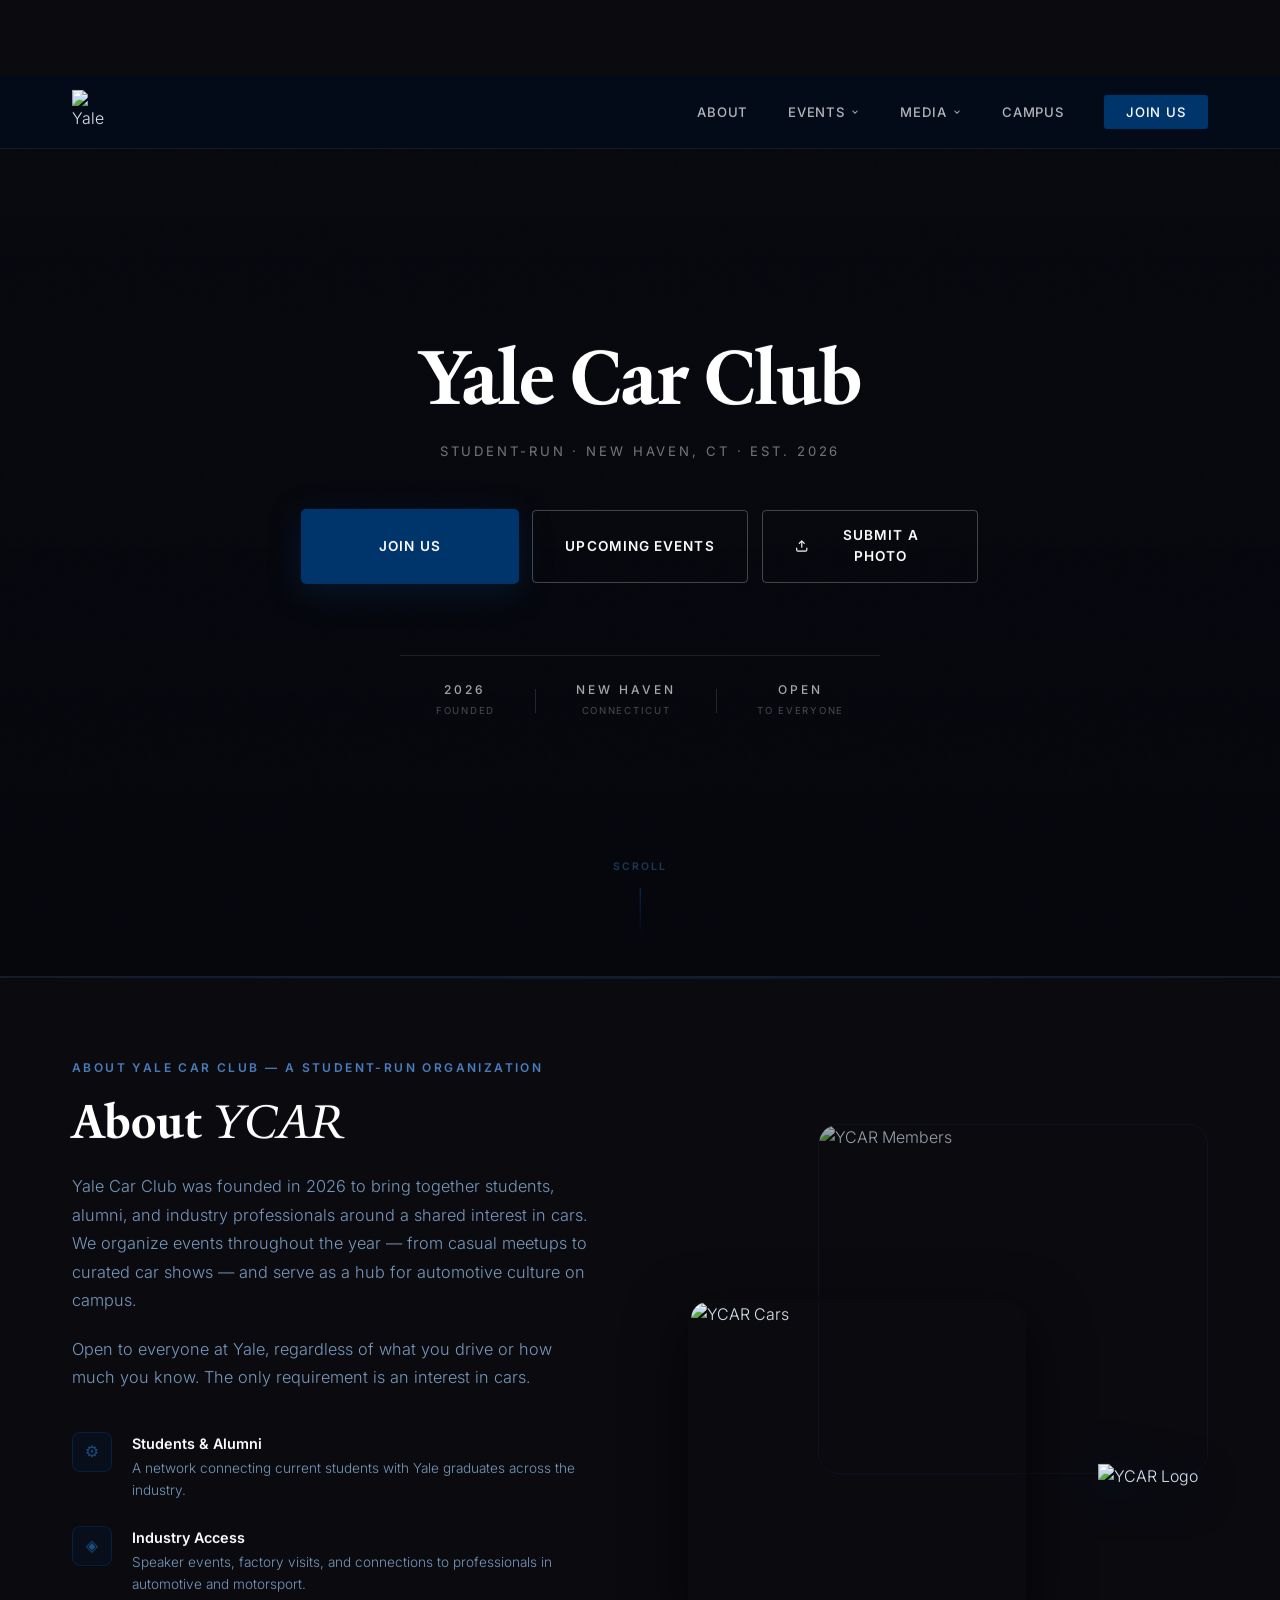
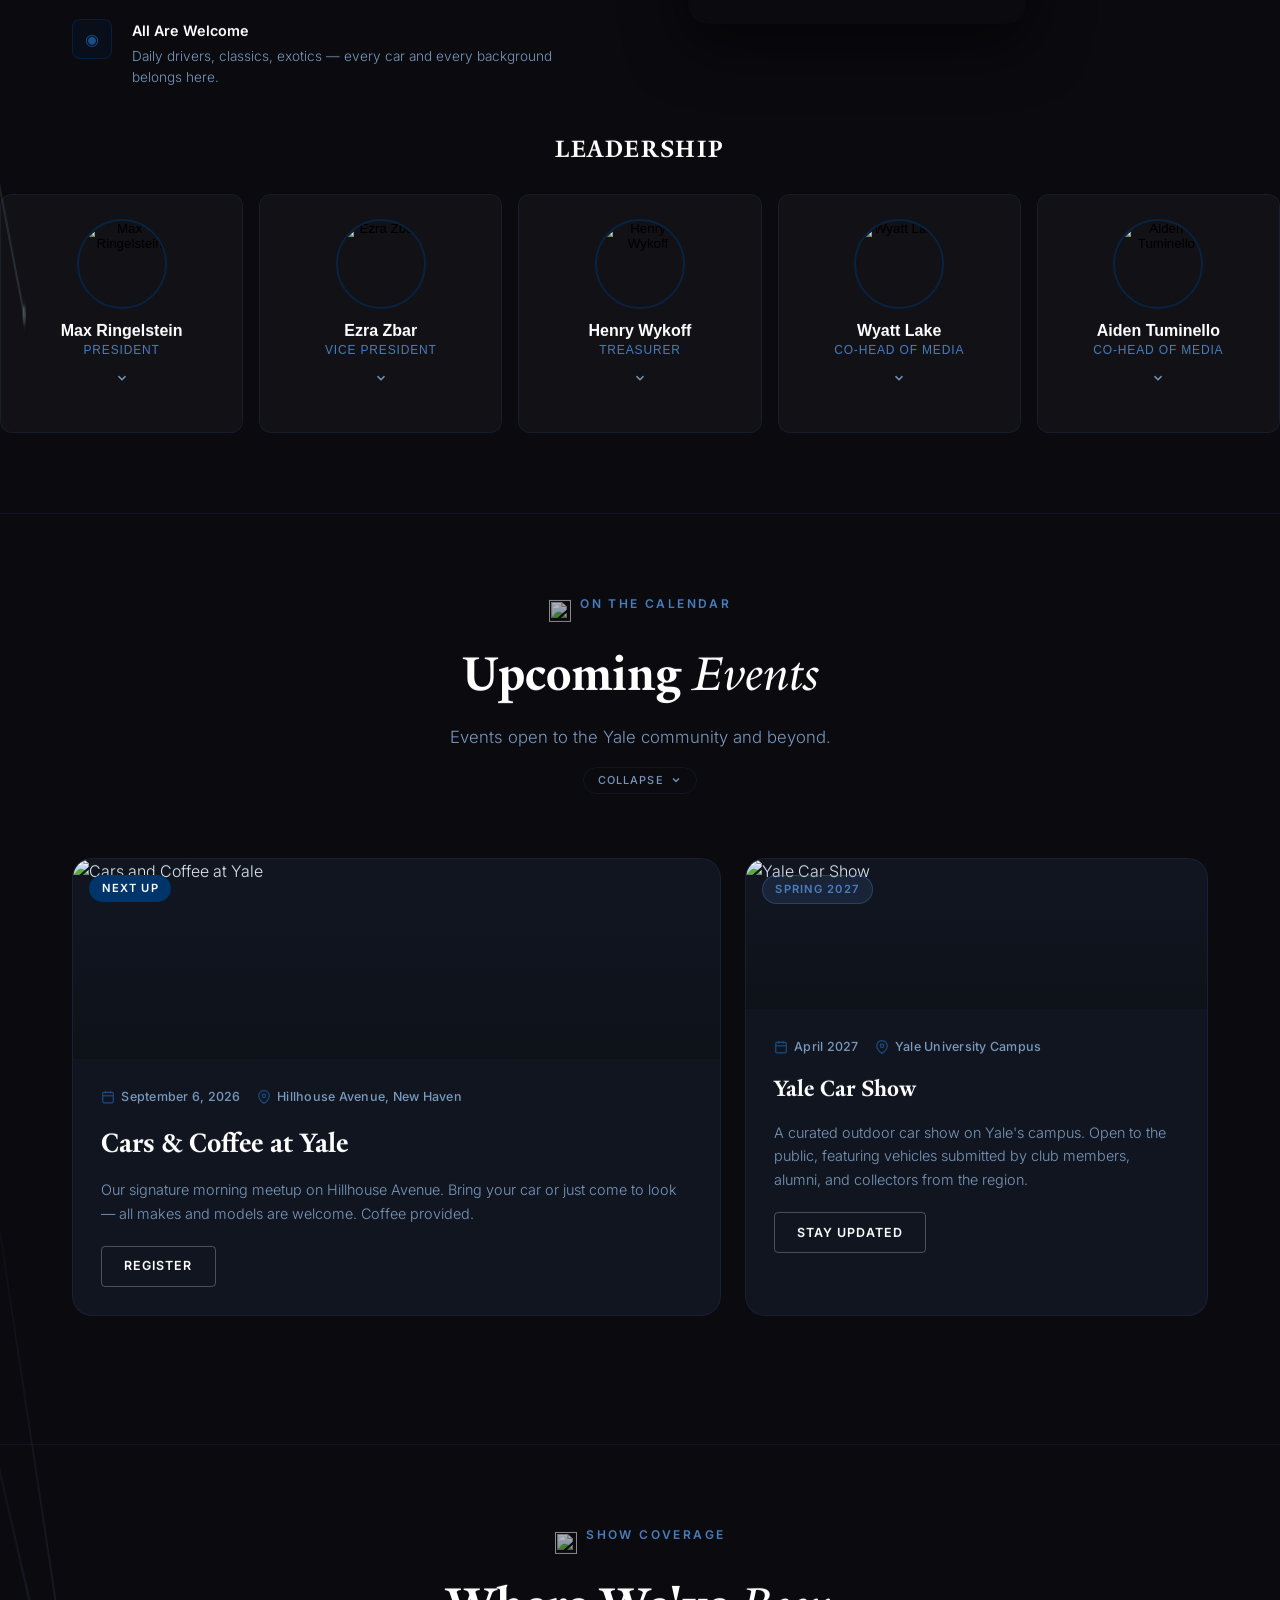
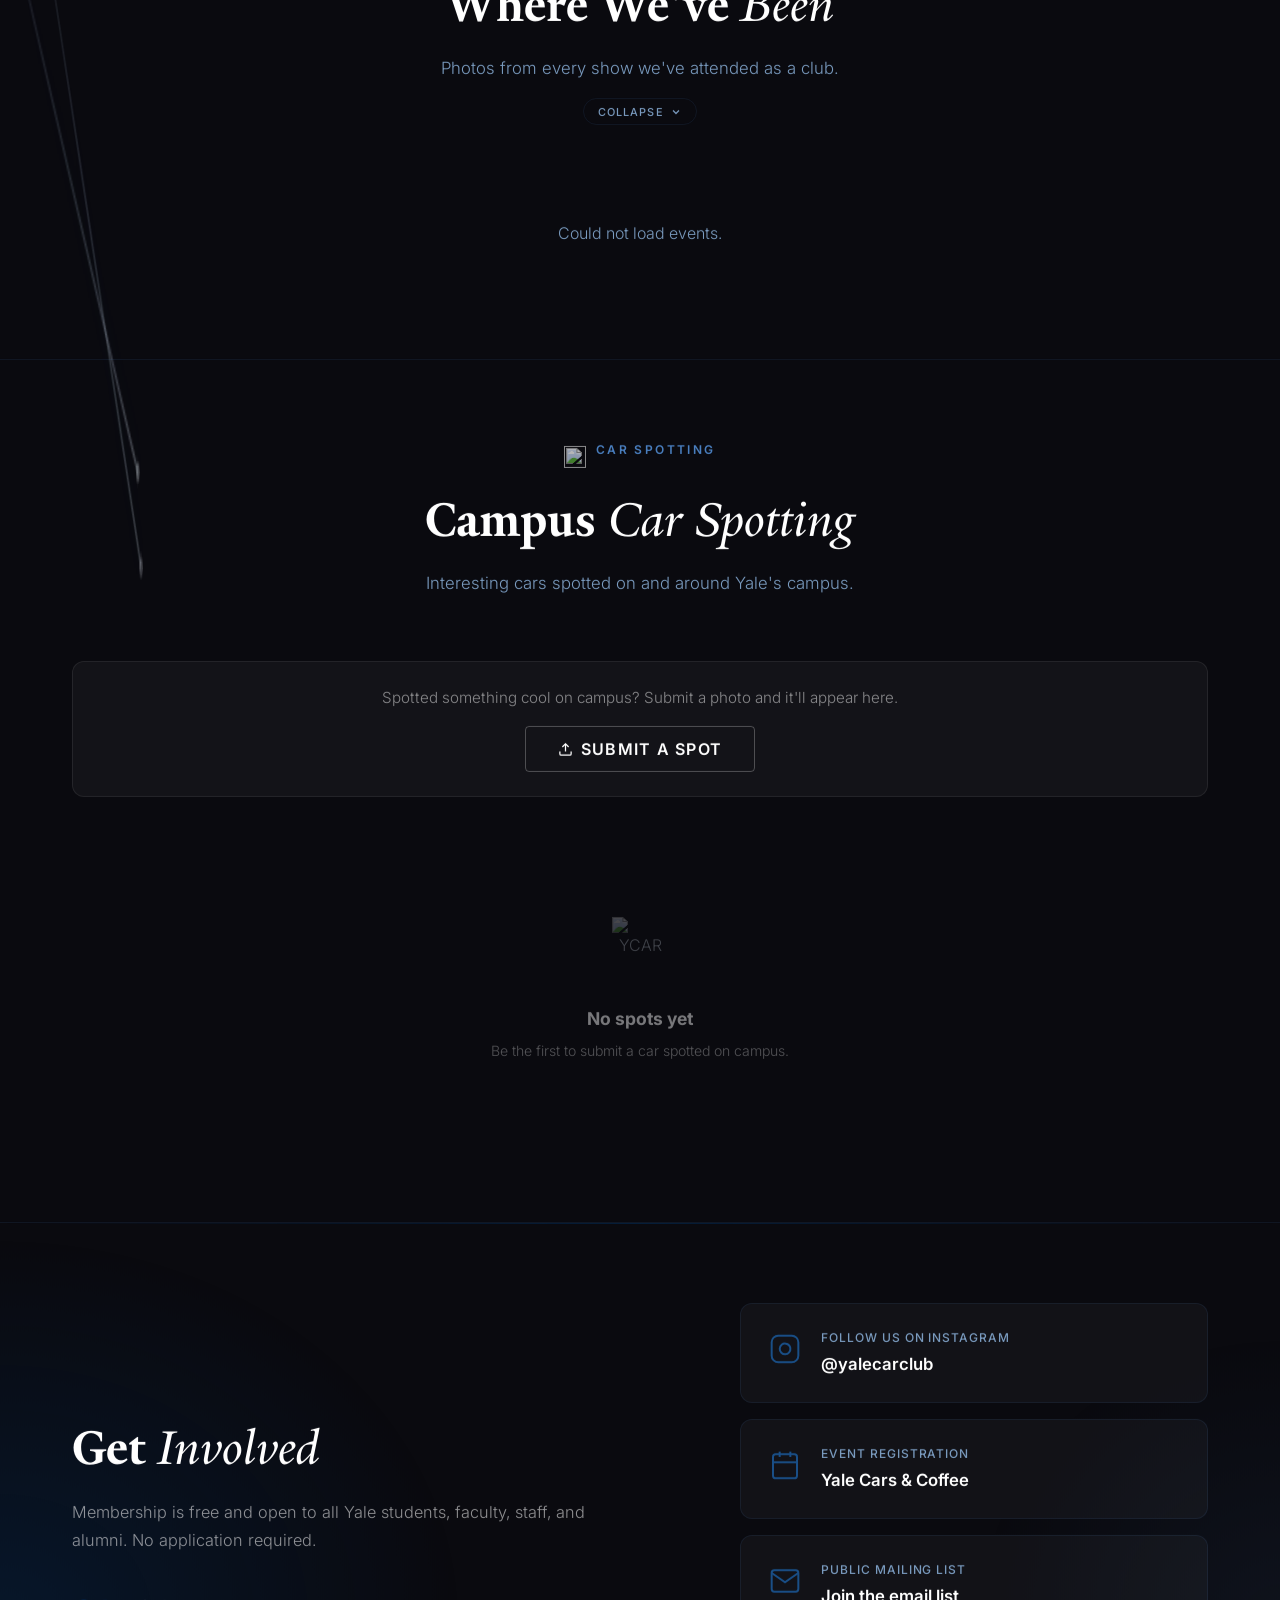
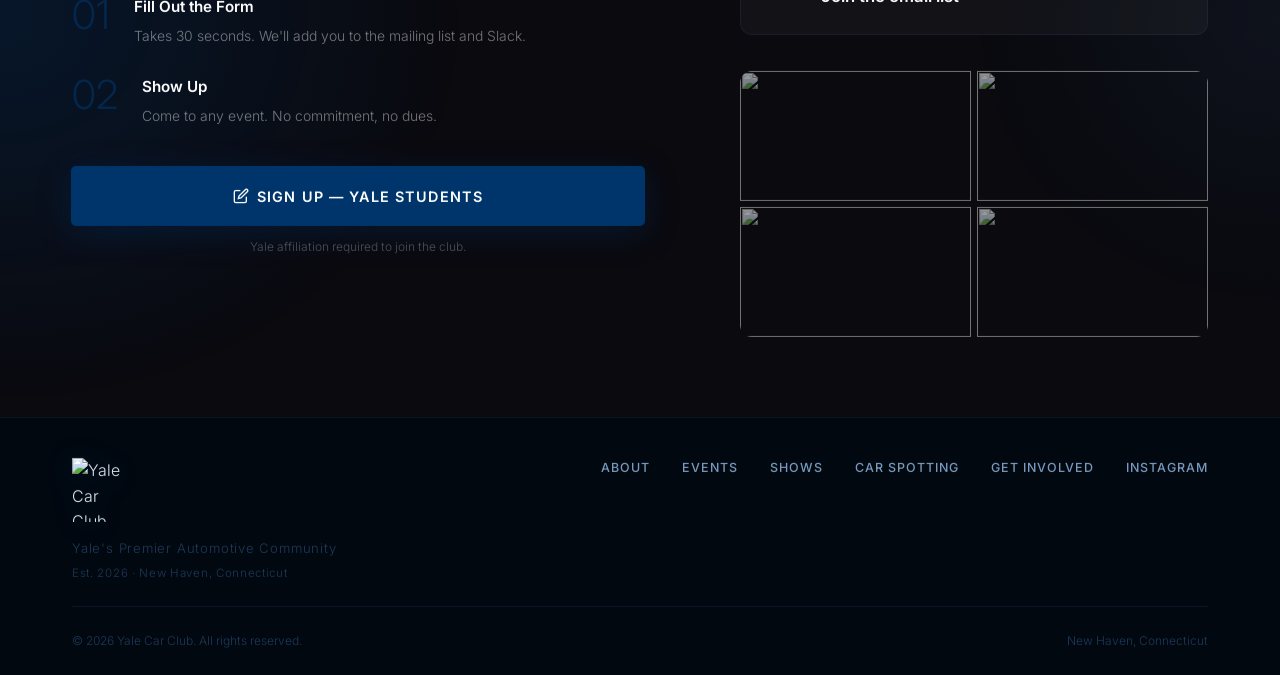
==== index.html @ 8f67ad7c "Revert hamburger nav, fix massive blank space at page bottom - Nav reverted to always-fixed at top; " ====
<!DOCTYPE html>
<html lang="en">
<head>
  <meta charset="UTF-8" />
  <meta name="viewport" content="width=device-width, initial-scale=1.0" />
  <title>Yale Car Club — YCAR</title>
  <link rel="preconnect" href="https://fonts.googleapis.com" />
  <link rel="preconnect" href="https://fonts.gstatic.com" crossorigin />
  <link href="https://fonts.googleapis.com/css2?family=Inter:wght@300;400;500;600&display=swap" rel="stylesheet" />
  <link rel="stylesheet" href="styles.css" />
</head>
<body>

  <!-- ── NAV ─────────────────────────────────────────────── -->
  <nav class="nav" id="nav">
    <div class="nav-inner">
      <a href="#" class="nav-logo">
        <div class="nav-logo-disc">
          <img src="https://res.cloudinary.com/ddud73mxv/image/upload/q_auto,f_auto,w_1200/Logo_ytrxrk" alt="Yale Car Club" />
        </div>
        <span class="nav-brand-name">Yale Car Club</span>
      </a>
      <ul class="nav-links">
        <li><a href="#about">About</a></li>

        <li class="nav-dropdown">
          <button class="nav-dropdown-trigger" aria-expanded="false">
            Events
            <svg width="10" height="10" viewBox="0 0 24 24" fill="none" stroke="currentColor" stroke-width="2.5"><polyline points="6 9 12 15 18 9"/></svg>
          </button>
          <div class="dropdown-menu dropdown-wide">
            <div class="dropdown-col">
              <span class="dropdown-heading">Upcoming</span>
              <a href="#events">Cars &amp; Coffee at Yale <span class="dropdown-date">Sep 6, 2026</span></a>
              <a href="#events">Yale Car Show <span class="dropdown-date">April 2027</span></a>
            </div>
            <div class="dropdown-divider-v"></div>
            <div class="dropdown-col">
              <span class="dropdown-heading">Past Events</span>
              <a href="#shows">Moda Miami <span class="dropdown-date">Feb 26–29, 2026</span></a>
              <a href="#shows">NYC Cars &amp; Coffee <span class="dropdown-date">Feb 8, 2026</span></a>
            </div>
          </div>
        </li>

        <li class="nav-dropdown">
          <button class="nav-dropdown-trigger" aria-expanded="false">
            Media
            <svg width="10" height="10" viewBox="0 0 24 24" fill="none" stroke="currentColor" stroke-width="2.5"><polyline points="6 9 12 15 18 9"/></svg>
          </button>
          <div class="dropdown-menu">
            <a href="#shows">Show Coverage</a>
            <a href="#">Magazines &amp; Merch <span class="dropdown-soon">Coming Soon</span></a>
          </div>
        </li>

        <li><a href="#campus-spots">Campus</a></li>

        <li><a href="#join" class="nav-cta">Join Us</a></li>
      </ul>
      <button class="nav-hamburger" id="hamburger" aria-label="Menu">
        <span></span><span></span><span></span>
      </button>
    </div>

    <div class="nav-mobile" id="nav-mobile">
      <a href="#about">About</a>
      <div class="mobile-group">
        <button class="mobile-group-trigger">
          Events
          <svg width="10" height="10" viewBox="0 0 24 24" fill="none" stroke="currentColor" stroke-width="2.5"><polyline points="6 9 12 15 18 9"/></svg>
        </button>
        <div class="mobile-group-items">
          <a href="#events" class="mobile-sub">Cars &amp; Coffee — Sep 6, 2026</a>
          <a href="#events" class="mobile-sub">Yale Car Show — April 2027</a>
          <a href="#shows" class="mobile-sub">Moda Miami — Feb 26–29, 2026</a>
          <a href="#shows" class="mobile-sub">NYC Cars &amp; Coffee — Feb 8, 2026</a>
        </div>
      </div>
      <div class="mobile-group">
        <button class="mobile-group-trigger">
          Media
          <svg width="10" height="10" viewBox="0 0 24 24" fill="none" stroke="currentColor" stroke-width="2.5"><polyline points="6 9 12 15 18 9"/></svg>
        </button>
        <div class="mobile-group-items">
          <a href="#shows" class="mobile-sub">Show Coverage</a>
          <a href="#">Magazines &amp; Merch <span class="dropdown-soon">Coming Soon</span></a>
        </div>
      </div>
      <a href="#campus-spots">Campus</a>
      <a href="#join">Join Us</a>
    </div>
  </nav>

  <!-- ── HERO ────────────────────────────────────────────── -->
  <section class="hero" id="hero">
    <div class="hero-bg">
      <div class="hero-photo"></div>
      <div class="hero-dark-overlay"></div>
      <div class="hero-grain"></div>
    </div>
    <div class="hero-content">
      <h1 class="hero-title reveal">Yale Car Club</h1>
      <p class="hero-sub reveal">Student-Run · New Haven, CT · Est. 2026</p>
      <div class="hero-actions reveal">
        <a href="#join" class="btn btn-primary btn-hero">Join Us</a>
        <a href="#events" class="btn btn-outline btn-hero">Upcoming Events</a>
        <a href="#campus-spots" class="btn btn-outline btn-hero">
          <svg width="14" height="14" viewBox="0 0 24 24" fill="none" stroke="currentColor" stroke-width="2"><path d="M21 15v4a2 2 0 0 1-2 2H5a2 2 0 0 1-2-2v-4"/><polyline points="17 8 12 3 7 8"/><line x1="12" y1="3" x2="12" y2="15"/></svg>
          Submit a Photo
        </a>
      </div>
      <div class="hero-stats reveal">
        <div class="stat">
          <span class="stat-number" data-count="2026">—</span>
          <span class="stat-label">Founded</span>
        </div>
        <div class="stat-divider"></div>
        <div class="stat">
          <span class="stat-number">New Haven</span>
          <span class="stat-label">Connecticut</span>
        </div>
        <div class="stat-divider"></div>
        <div class="stat">
          <span class="stat-number">Open</span>
          <span class="stat-label">to Everyone</span>
        </div>
      </div>
    </div>
    <div class="hero-scroll">
      <span>Scroll</span>
      <div class="scroll-line"></div>
    </div>
  </section>

  <!-- ── PHOTO STRIP ──────────────────────────────────────── -->
  <div class="photo-strip">
    <div class="strip-track" id="strip-track"></div>
  </div>

  <!-- ── ABOUT ───────────────────────────────────────────── -->
  <section class="about" id="about">
    <div class="container">
      <div class="about-inner">
        <div class="about-text reveal-left">
          <div class="section-label reveal">About Yale Car Club — A Student-Run Organization</div>
          <h2 class="section-title reveal">About <em>YCAR</em></h2>
          <p class="about-body reveal">
            Yale Car Club was founded in 2026 to bring together students, alumni, and industry professionals around a shared interest in cars. We organize events throughout the year — from casual meetups to curated car shows — and serve as a hub for automotive culture on campus.
          </p>
          <p class="about-body reveal">
            Open to everyone at Yale, regardless of what you drive or how much you know. The only requirement is an interest in cars.
          </p>
          <div class="about-pillars reveal">
            <div class="pillar">
              <div class="pillar-icon">⚙</div>
              <div>
                <strong>Students &amp; Alumni</strong>
                <p>A network connecting current students with Yale graduates across the industry.</p>
              </div>
            </div>
            <div class="pillar">
              <div class="pillar-icon">◈</div>
              <div>
                <strong>Industry Access</strong>
                <p>Speaker events, factory visits, and connections to professionals in automotive and motorsport.</p>
              </div>
            </div>
            <div class="pillar">
              <div class="pillar-icon">◉</div>
              <div>
                <strong>All Are Welcome</strong>
                <p>Daily drivers, classics, exotics — every car and every background belongs here.</p>
              </div>
            </div>
          </div>
        </div>
        <div class="about-visual reveal-right">
          <div class="about-image-stack">
            <img src="" alt="YCAR Members" class="about-img about-img-back" loading="lazy" />
            <img src="" alt="YCAR Cars" class="about-img about-img-front" loading="lazy" />
            <div class="about-badge">
              <img src="https://res.cloudinary.com/ddud73mxv/image/upload/q_auto,f_auto,w_1200/Logo_ytrxrk" alt="YCAR Logo" />
            </div>
          </div>
        </div>
      </div>
    </div>

    <div class="join-leadership reveal" style="margin-top:2.5rem;">
        <h3 class="join-leadership-title">Leadership</h3>
        <div class="leader-mini-grid">

          <div class="leader-mini-card">
            <button class="leader-mini-toggle" aria-expanded="false">
              <div class="leader-mini-photo">
                <img src="https://res.cloudinary.com/ddud73mxv/image/upload/q_auto,f_auto,w_1200/president_photo_ssprkz" alt="Max Ringelstein" loading="lazy" />
              </div>
              <div class="leader-mini-info">
                <span class="leader-mini-name">Max Ringelstein</span>
                <span class="leader-mini-role">President</span>
              </div>
              <svg class="leader-mini-chevron" width="14" height="14" viewBox="0 0 24 24" fill="none" stroke="currentColor" stroke-width="2.5"><polyline points="6 9 12 15 18 9"/></svg>
            </button>
            <div class="leader-mini-bio">
              <div class="leader-mini-bio-inner">
                <div class="bio-item"><span class="bio-label">From</span><span class="bio-val">Moultonborough, NH</span></div>
                <div class="bio-item"><span class="bio-label">Major</span><span class="bio-val">Computer Science &amp; Economics</span></div>
                <div class="bio-item"><span class="bio-label">College</span><span class="bio-val">Silliman '28</span></div>
                <div class="bio-item"><span class="bio-label">Dream Car</span><span class="bio-val">McLaren Senna GTR</span></div>
                <div class="bio-item"><span class="bio-label">Fun Fact</span><span class="bio-val">Saw the Lamborghini Revuelto unveiling in Boston</span></div>
              </div>
            </div>
          </div>

          <div class="leader-mini-card">
            <button class="leader-mini-toggle" aria-expanded="false">
              <div class="leader-mini-photo">
                <img src="https://res.cloudinary.com/ddud73mxv/image/upload/q_auto,f_auto,w_1200/vice_president_photo_xmk9tx" alt="Ezra Zbar" loading="lazy" />
              </div>
              <div class="leader-mini-info">
                <span class="leader-mini-name">Ezra Zbar</span>
                <span class="leader-mini-role">Vice President</span>
              </div>
              <svg class="leader-mini-chevron" width="14" height="14" viewBox="0 0 24 24" fill="none" stroke="currentColor" stroke-width="2.5"><polyline points="6 9 12 15 18 9"/></svg>
            </button>
            <div class="leader-mini-bio">
              <div class="leader-mini-bio-inner">
                <div class="bio-item"><span class="bio-label">From</span><span class="bio-val">New York City</span></div>
                <div class="bio-item"><span class="bio-label">Major</span><span class="bio-val">Mechanical Engineering</span></div>
                <div class="bio-item"><span class="bio-label">College</span><span class="bio-val">JE '28</span></div>
                <div class="bio-item"><span class="bio-label">Dream Car</span><span class="bio-val">Mazda RX-7 FD</span></div>
                <div class="bio-item"><span class="bio-label">Fun Fact</span><span class="bio-val">Was once tricked into believing Yale already had a car club called the Yale Automotive Appreciation Society</span></div>
              </div>
            </div>
          </div>

          <div class="leader-mini-card">
            <button class="leader-mini-toggle" aria-expanded="false">
              <div class="leader-mini-photo">
                <img src="https://res.cloudinary.com/ddud73mxv/image/upload/q_auto,f_auto,w_1200/treasurer_photo_bxqutl" alt="Henry Wykoff" loading="lazy" />
              </div>
              <div class="leader-mini-info">
                <span class="leader-mini-name">Henry Wykoff</span>
                <span class="leader-mini-role">Treasurer</span>
              </div>
              <svg class="leader-mini-chevron" width="14" height="14" viewBox="0 0 24 24" fill="none" stroke="currentColor" stroke-width="2.5"><polyline points="6 9 12 15 18 9"/></svg>
            </button>
            <div class="leader-mini-bio">
              <div class="leader-mini-bio-inner">
                <div class="bio-item"><span class="bio-label">From</span><span class="bio-val">Nashville, Tennessee</span></div>
                <div class="bio-item"><span class="bio-label">Major</span><span class="bio-val">Intensive Physics &amp; Math</span></div>
                <div class="bio-item"><span class="bio-label">College</span><span class="bio-val">Silliman '28</span></div>
                <div class="bio-item"><span class="bio-label">Dream Car</span><span class="bio-val">Lamborghini Countach</span></div>
                <div class="bio-item"><span class="bio-label">Fun Fact</span><span class="bio-val">Builds rockets in his free time</span></div>
              </div>
            </div>
          </div>

          <div class="leader-mini-card">
            <button class="leader-mini-toggle" aria-expanded="false">
              <div class="leader-mini-photo">
                <img src="https://res.cloudinary.com/ddud73mxv/image/upload/q_auto,f_auto,w_1200/media1_photo_wwf5ru" alt="Wyatt Lake" loading="lazy" />
              </div>
              <div class="leader-mini-info">
                <span class="leader-mini-name">Wyatt Lake</span>
                <span class="leader-mini-role">Co-Head of Media</span>
              </div>
              <svg class="leader-mini-chevron" width="14" height="14" viewBox="0 0 24 24" fill="none" stroke="currentColor" stroke-width="2.5"><polyline points="6 9 12 15 18 9"/></svg>
            </button>
            <div class="leader-mini-bio">
              <div class="leader-mini-bio-inner">
                <div class="bio-item"><span class="bio-label">From</span><span class="bio-val">Hanover, NH</span></div>
                <div class="bio-item"><span class="bio-label">Major</span><span class="bio-val">Mechanical Engineering &amp; Economics</span></div>
                <div class="bio-item"><span class="bio-label">College</span><span class="bio-val">Pierson '28</span></div>
                <div class="bio-item"><span class="bio-label">Dream Car</span><span class="bio-val">Porsche 911 Turbo</span></div>
                <div class="bio-item"><span class="bio-label">Fun Fact</span><span class="bio-val">The Yale Sandwich Guy</span></div>
              </div>
            </div>
          </div>

          <div class="leader-mini-card">
            <button class="leader-mini-toggle" aria-expanded="false">
              <div class="leader-mini-photo">
                <img src="https://res.cloudinary.com/ddud73mxv/image/upload/q_auto,f_auto,w_1200/media2_photo_jguhuj" alt="Aiden Tuminello" loading="lazy" />
              </div>
              <div class="leader-mini-info">
                <span class="leader-mini-name">Aiden Tuminello</span>
                <span class="leader-mini-role">Co-Head of Media</span>
              </div>
              <svg class="leader-mini-chevron" width="14" height="14" viewBox="0 0 24 24" fill="none" stroke="currentColor" stroke-width="2.5"><polyline points="6 9 12 15 18 9"/></svg>
            </button>
            <div class="leader-mini-bio">
              <div class="leader-mini-bio-inner">
                <div class="bio-item"><span class="bio-label">From</span><span class="bio-val">Phoenix, AZ</span></div>
                <div class="bio-item"><span class="bio-label">Major</span><span class="bio-val">Architecture &amp; Mechanical Engineering</span></div>
                <div class="bio-item"><span class="bio-label">College</span><span class="bio-val">Berkeley '28</span></div>
                <div class="bio-item"><span class="bio-label">Dream Car</span><span class="bio-val">Porsche 911 Turbo S</span></div>
                <div class="bio-item"><span class="bio-label">Fun Fact</span><span class="bio-val">Went to Austin to watch the F1 race — big Ferrari fan</span></div>
              </div>
            </div>
          </div>

        </div>
    </div>
  </section>

  <!-- ── UPCOMING EVENTS ─────────────────────────────────── -->
  <section class="events" id="events">
    <div class="container">
      <div class="section-header reveal">
        <div class="section-label-with-logo">
          <img src="https://res.cloudinary.com/ddud73mxv/image/upload/q_auto,f_auto,w_1200/Logo_ytrxrk" alt="" class="section-logo-mark" />
          <span class="section-label">On the Calendar</span>
        </div>
        <h2 class="section-title">Upcoming <em>Events</em></h2>
        <p class="section-subtitle">Events open to the Yale community and beyond.</p>
        <button class="section-collapse-btn" aria-expanded="true" data-target="events-body">
          <span class="collapse-label">Collapse</span>
          <svg width="12" height="12" viewBox="0 0 24 24" fill="none" stroke="currentColor" stroke-width="2.5"><polyline points="6 9 12 15 18 9"/></svg>
        </button>
      </div>
      <div class="section-body" id="events-body"><div class="section-body-inner">
      <div class="events-grid">

        <div class="event-card event-featured reveal-scale">
          <div class="event-card-image">
            <img src="" alt="Cars and Coffee at Yale" class="event-featured-img" loading="lazy" />
            <div class="event-card-overlay"></div>
            <div class="event-tag">Next Up</div>
          </div>
          <div class="event-card-body">
            <div class="event-meta">
              <span class="event-date">
                <svg width="14" height="14" viewBox="0 0 24 24" fill="none" stroke="currentColor" stroke-width="2"><rect x="3" y="4" width="18" height="18" rx="2"/><line x1="16" y1="2" x2="16" y2="6"/><line x1="8" y1="2" x2="8" y2="6"/><line x1="3" y1="10" x2="21" y2="10"/></svg>
                September 6, 2026
              </span>
              <span class="event-location">
                <svg width="14" height="14" viewBox="0 0 24 24" fill="none" stroke="currentColor" stroke-width="2"><path d="M21 10c0 7-9 13-9 13s-9-6-9-13a9 9 0 0 1 18 0z"/><circle cx="12" cy="10" r="3"/></svg>
                Hillhouse Avenue, New Haven
              </span>
            </div>
            <h3 class="event-title">Cars &amp; Coffee at Yale</h3>
            <p class="event-desc">Our signature morning meetup on Hillhouse Avenue. Bring your car or just come to look — all makes and models are welcome. Coffee provided.</p>
            <a href="https://docs.google.com/forms/d/e/1FAIpQLSd7XdJPOqKciHdkB2MjMZP15ChGQlV0LgJf2W4ITNXQ_iwQBQ/viewform?usp=header" target="_blank" rel="noopener" class="btn btn-sm btn-outline">Register</a>
          </div>
        </div>

        <div class="event-card reveal-scale">
          <div class="event-card-image">
            <img src="https://placehold.co/800x500/041120/4A7FBF?text=Yale+Car+Show+2027" alt="Yale Car Show" loading="lazy" />
            <div class="event-card-overlay"></div>
            <div class="event-tag event-tag-future">Spring 2027</div>
          </div>
          <div class="event-card-body">
            <div class="event-meta">
              <span class="event-date">
                <svg width="14" height="14" viewBox="0 0 24 24" fill="none" stroke="currentColor" stroke-width="2"><rect x="3" y="4" width="18" height="18" rx="2"/><line x1="16" y1="2" x2="16" y2="6"/><line x1="8" y1="2" x2="8" y2="6"/><line x1="3" y1="10" x2="21" y2="10"/></svg>
                April 2027
              </span>
              <span class="event-location">
                <svg width="14" height="14" viewBox="0 0 24 24" fill="none" stroke="currentColor" stroke-width="2"><path d="M21 10c0 7-9 13-9 13s-9-6-9-13a9 9 0 0 1 18 0z"/><circle cx="12" cy="10" r="3"/></svg>
                Yale University Campus
              </span>
            </div>
            <h3 class="event-title">Yale Car Show</h3>
            <p class="event-desc">A curated outdoor car show on Yale's campus. Open to the public, featuring vehicles submitted by club members, alumni, and collectors from the region.</p>
            <a href="https://docs.google.com/forms/d/e/1FAIpQLScMjFhPZk6ZzT1XmkJ_DaIZN1MNlU1iAfErNlQ4NhRji-SpDQ/viewform?usp=sharing" target="_blank" rel="noopener" class="btn btn-sm btn-outline">Stay Updated</a>
          </div>
        </div>
      </div>
      </div></div>
    </div>
  </section>

  <!-- ── SHOW COVERAGE ───────────────────────────────────── -->
  <section class="shows" id="shows">
    <div class="container">
      <div class="section-header reveal">
        <div class="section-label-with-logo">
          <img src="https://res.cloudinary.com/ddud73mxv/image/upload/q_auto,f_auto,w_1200/Logo_ytrxrk" alt="" class="section-logo-mark" />
          <span class="section-label">Show Coverage</span>
        </div>
        <h2 class="section-title">Where We've <em>Been</em></h2>
        <p class="section-subtitle">Photos from every show we've attended as a club.</p>
        <button class="section-collapse-btn" aria-expanded="true" data-target="shows-body">
          <span class="collapse-label">Collapse</span>
          <svg width="12" height="12" viewBox="0 0 24 24" fill="none" stroke="currentColor" stroke-width="2.5"><polyline points="6 9 12 15 18 9"/></svg>
        </button>
      </div>
      <div class="section-body" id="shows-body"><div class="section-body-inner">
        <div id="shows-dynamic">
          <div class="campus-loading"><span class="campus-spinner"></span></div>
        </div>
      </div></div>
    </div>
  </section>

  <!-- ── CAMPUS CAR SPOTTING ─────────────────────────────── -->
  <section class="campus-spots" id="campus-spots">
    <div class="container">
      <div class="section-header reveal">
        <div class="section-label-with-logo">
          <img src="https://res.cloudinary.com/ddud73mxv/image/upload/q_auto,f_auto,w_1200/Logo_ytrxrk" alt="" class="section-logo-mark" />
          <span class="section-label">Car Spotting</span>
        </div>
        <h2 class="section-title">Campus <em>Car Spotting</em></h2>
        <p class="section-subtitle">Interesting cars spotted on and around Yale's campus.</p>
      </div>

      <div class="campus-upload-bar reveal">
        <p>Spotted something cool on campus? Submit a photo and it'll appear here.</p>
        <button class="btn btn-outline" id="campus-upload-btn">
          <svg width="15" height="15" viewBox="0 0 24 24" fill="none" stroke="currentColor" stroke-width="2"><path d="M21 15v4a2 2 0 0 1-2 2H5a2 2 0 0 1-2-2v-4"/><polyline points="17 8 12 3 7 8"/><line x1="12" y1="3" x2="12" y2="15"/></svg>
          Submit a Spot
        </button>
      </div>

      <div id="campus-gallery-wrap">
        <div class="campus-loading" id="campus-loading">
          <span class="campus-spinner"></span>
        </div>
        <div class="campus-photo-grid" id="campus-photo-grid" style="display:none"></div>
        <div class="campus-empty-state" id="campus-empty-state" style="display:none">
          <img src="https://res.cloudinary.com/ddud73mxv/image/upload/q_auto,f_auto,w_1200/Logo_ytrxrk" alt="YCAR" class="campus-placeholder-logo" />
          <h3>No spots yet</h3>
          <p>Be the first to submit a car spotted on campus.</p>
        </div>
      </div>
    </div>
  </section>

  <!-- ── SPOT UPLOAD MODAL ─────────────────────────────────── -->
  <dialog class="spot-modal" id="spot-modal-overlay">
      <button class="spot-modal-close" id="spot-modal-close" aria-label="Close">&times;</button>
      <h2 class="spot-modal-title">Submit a Spot</h2>
      <p class="spot-modal-sub">Snap something interesting on or around Yale's campus? Share it here.</p>

      <div class="spot-drop-zone" id="spot-drop-zone">
        <input type="file" id="spot-file-input" accept="image/*" multiple />
        <div class="spot-drop-idle" id="spot-drop-idle">
          <svg width="36" height="36" viewBox="0 0 24 24" fill="none" stroke="currentColor" stroke-width="1.5"><path d="M21 15v4a2 2 0 0 1-2 2H5a2 2 0 0 1-2-2v-4"/><polyline points="17 8 12 3 7 8"/><line x1="12" y1="3" x2="12" y2="15"/></svg>
          <p><strong>Click or drag</strong> photos here</p>
          <span>JPG, PNG, HEIC — up to 10 photos, max 20 MB each</span>
        </div>
        <div class="spot-preview-grid" id="spot-preview-grid"></div>
      </div>

      <input class="spot-caption-input" id="spot-caption-input" type="text" placeholder="Caption (optional) — make, model, where you spotted it…" maxlength="120" />

      <button class="btn btn-primary spot-upload-btn" id="spot-upload-btn" disabled>
        <svg width="15" height="15" viewBox="0 0 24 24" fill="none" stroke="currentColor" stroke-width="2"><path d="M21 15v4a2 2 0 0 1-2 2H5a2 2 0 0 1-2-2v-4"/><polyline points="17 8 12 3 7 8"/><line x1="12" y1="3" x2="12" y2="15"/></svg>
        <span id="spot-upload-btn-text">Upload Photo</span>
      </button>
      <p class="spot-status" id="spot-status"></p>
  </dialog>

  <!-- ── GET INVOLVED ─────────────────────────────────────── -->
  <section class="join" id="join">
    <div class="join-bg"></div>
    <div class="container">
      <div class="join-inner">
        <div class="join-text">
          <div class="section-label reveal" style="color: #a0b8d4;">Membership</div>
          <h2 class="section-title reveal" style="color: #fff;">Get <em>Involved</em></h2>
          <p class="join-body reveal">Membership is free and open to all Yale students, faculty, staff, and alumni. No application required.</p>

          <div class="join-steps reveal-left">
            <div class="join-step">
              <div class="step-number">01</div>
              <div class="step-text">
                <strong>Fill Out the Form</strong>
                <p>Takes 30 seconds. We'll add you to the mailing list and Slack.</p>
              </div>
            </div>
            <div class="join-step">
              <div class="step-number">02</div>
              <div class="step-text">
                <strong>Show Up</strong>
                <p>Come to any event. No commitment, no dues.</p>
              </div>
            </div>
          </div>

          <div class="join-form-cta reveal">
            <a href="https://docs.google.com/forms/d/e/1FAIpQLScMjFhPZk6ZzT1XmkJ_DaIZN1MNlU1iAfErNlQ4NhRji-SpDQ/viewform?usp=sharing" target="_blank" rel="noopener" class="btn btn-primary btn-large">
              <svg width="16" height="16" viewBox="0 0 24 24" fill="none" stroke="currentColor" stroke-width="2"><path d="M11 4H4a2 2 0 0 0-2 2v14a2 2 0 0 0 2 2h14a2 2 0 0 0 2-2v-7"/><path d="M18.5 2.5a2.121 2.121 0 0 1 3 3L12 15l-4 1 1-4 9.5-9.5z"/></svg>
              Sign Up — Yale Students
            </a>
            <p class="form-note">Yale affiliation required to join the club.</p>
          </div>
        </div>

        <div class="join-links reveal-right">
          <div class="join-card">
            <div class="join-card-icon">
              <svg viewBox="0 0 24 24" fill="none" stroke="currentColor" stroke-width="1.5" width="32" height="32">
                <rect x="2" y="2" width="20" height="20" rx="5" ry="5"/>
                <path d="M16 11.37A4 4 0 1 1 12.63 8 4 4 0 0 1 16 11.37z"/>
                <line x1="17.5" y1="6.5" x2="17.51" y2="6.5"/>
              </svg>
            </div>
            <div>
              <p class="join-card-label">Follow us on Instagram</p>
              <a href="https://instagram.com/yalecarclub" target="_blank" rel="noopener" class="join-card-handle">@yalecarclub</a>
            </div>
          </div>

          <div class="join-card">
            <div class="join-card-icon">
              <svg viewBox="0 0 24 24" fill="none" stroke="currentColor" stroke-width="1.5" width="32" height="32">
                <rect x="3" y="4" width="18" height="18" rx="2"/><line x1="16" y1="2" x2="16" y2="6"/><line x1="8" y1="2" x2="8" y2="6"/><line x1="3" y1="10" x2="21" y2="10"/>
              </svg>
            </div>
            <div>
              <p class="join-card-label">Event Registration</p>
              <a href="https://docs.google.com/forms/d/e/1FAIpQLSd7XdJPOqKciHdkB2MjMZP15ChGQlV0LgJf2W4ITNXQ_iwQBQ/viewform?usp=header" target="_blank" rel="noopener" class="join-card-handle">Yale Cars &amp; Coffee</a>
            </div>
          </div>

          <div class="join-card">
            <div class="join-card-icon">
              <svg viewBox="0 0 24 24" fill="none" stroke="currentColor" stroke-width="1.5" width="32" height="32">
                <path d="M4 4h16c1.1 0 2 .9 2 2v12c0 1.1-.9 2-2 2H4c-1.1 0-2-.9-2-2V6c0-1.1.9-2 2-2z"/><polyline points="22,6 12,13 2,6"/>
              </svg>
            </div>
            <div>
              <p class="join-card-label">Public Mailing List</p>
              <a href="https://docs.google.com/forms/d/e/1FAIpQLScB9v_J4aSvfzDnJGt4tz4tIEVgqNMNlrAzjAqe9dP8BcH9Rg/viewform?usp=header" target="_blank" rel="noopener" class="join-card-handle">Join the email list</a>
            </div>
          </div>

          <div class="join-photo-grid">
            <img src="" alt="" loading="lazy" />
            <img src="" alt="" loading="lazy" />
            <img src="" alt="" loading="lazy" />
            <img src="" alt="" loading="lazy" />
          </div>
        </div>
      </div>
    </div>
  </section>

  <!-- ── FOOTER ──────────────────────────────────────────── -->
  <footer class="footer">
    <div class="container">
      <div class="footer-inner">
        <div class="footer-brand">
          <div class="footer-logo-disc">
            <img src="https://res.cloudinary.com/ddud73mxv/image/upload/q_auto,f_auto,w_1200/Logo_ytrxrk" alt="Yale Car Club" />
          </div>
          <p>Yale's Premier Automotive Community</p>
          <p style="margin-top:0.3rem; font-size:0.72rem;">Est. 2026 · New Haven, Connecticut</p>
        </div>
        <div class="footer-links">
          <a href="#about">About</a>
          <a href="#events">Events</a>
          <a href="#shows">Shows</a>
          <a href="#campus-spots">Car Spotting</a>
          <a href="#join">Get Involved</a>
          <a href="https://instagram.com/yalecarclub" target="_blank" rel="noopener">Instagram</a>
        </div>
      </div>
      <div class="footer-bottom">
        <p>&copy; 2026 Yale Car Club. All rights reserved.</p>
        <p class="footer-location">New Haven, Connecticut</p>
      </div>
    </div>
  </footer>

  <script src="script.js"></script>
</body>
</html>
---- styles.css ----
/* ── YALE FONTS ─────────────────────────────────────────── */
@font-face {
  font-family: 'Yale2024';
  src: url('brand_assets/fonts/Yale2024-Roman.otf') format('opentype');
  font-weight: 400;
  font-style: normal;
  font-display: swap;
}
@font-face {
  font-family: 'Yale2024';
  src: url('brand_assets/fonts/Yale2024-Italic.otf') format('opentype');
  font-weight: 400;
  font-style: italic;
  font-display: swap;
}
@font-face {
  font-family: 'Yale2024';
  src: url('brand_assets/fonts/Yale2024-Bold.otf') format('opentype');
  font-weight: 700;
  font-style: normal;
  font-display: swap;
}
@font-face {
  font-family: 'Yale2024';
  src: url('brand_assets/fonts/Yale2024-BoldItalic.otf') format('opentype');
  font-weight: 700;
  font-style: italic;
  font-display: swap;
}

/* ── TOKENS ─────────────────────────────────────────────── */
:root {
  --yale-blue: #00356B;
  --yale-blue-light: #1a4f87;
  --yale-blue-glow: rgba(0, 53, 107, 0.35);
  --accent: #4A7FBF;
  --accent-light: #6b9dd4;
  --gold: #4A7FBF;
  --gold-light: #6b9dd4;
  --bg: #0a0a0f;
  --bg-card: #0d1118;
  --bg-surface: #111520;
  --border: rgba(74, 127, 191, 0.12);
  --border-blue: rgba(0, 53, 107, 0.5);
  --text: #dde8f4;
  --text-muted: #7a9bbf;
  --text-faint: #1e3a5a;
  --white: #ffffff;
  --radius: 12px;
  --radius-lg: 20px;
  --transition: 0.35s cubic-bezier(0.25, 0.46, 0.45, 0.94);
  --font-display: 'Yale2024', Georgia, serif;
  --font-sans: 'Inter', system-ui, sans-serif;
  --font-mono: 'Inter', system-ui, sans-serif;
}

/* ── RESET ──────────────────────────────────────────────── */
*, *::before, *::after { box-sizing: border-box; margin: 0; padding: 0; }
html { scroll-behavior: smooth; font-size: 16px; }
body {
  background: var(--bg);
  color: var(--text);
  font-family: var(--font-sans);
  font-weight: 300;
  line-height: 1.6;
  -webkit-font-smoothing: antialiased;
}
img { display: block; max-width: 100%; height: auto; }
a { text-decoration: none; color: inherit; }
ul { list-style: none; }

/* ── CONTAINER ──────────────────────────────────────────── */
.container {
  max-width: 1200px;
  margin: 0 auto;
  padding: 0 2rem;
}


/* ── SCROLL REVEAL ──────────────────────────────────────── */
.reveal {
  opacity: 0;
  transform: translateY(36px);
  transition: opacity 0.8s cubic-bezier(0.22, 1, 0.36, 1),
              transform 0.8s cubic-bezier(0.22, 1, 0.36, 1);
}
.reveal.visible { opacity: 1; transform: translateY(0); }

.reveal-left {
  opacity: 0;
  transform: translateX(-52px);
  transition: opacity 0.9s cubic-bezier(0.22, 1, 0.36, 1),
              transform 0.9s cubic-bezier(0.22, 1, 0.36, 1);
}
.reveal-left.visible { opacity: 1; transform: translateX(0); }

.reveal-right {
  opacity: 0;
  transform: translateX(52px);
  transition: opacity 0.9s cubic-bezier(0.22, 1, 0.36, 1),
              transform 0.9s cubic-bezier(0.22, 1, 0.36, 1);
}
.reveal-right.visible { opacity: 1; transform: translateX(0); }

.reveal-scale {
  opacity: 0;
  transform: scale(0.88) translateY(20px);
  transition: opacity 0.75s cubic-bezier(0.22, 1, 0.36, 1),
              transform 0.75s cubic-bezier(0.22, 1, 0.36, 1);
}
.reveal-scale.visible { opacity: 1; transform: scale(1) translateY(0); }

/* ── TYPOGRAPHY ─────────────────────────────────────────── */
.section-label {
  font-family: var(--font-sans);
  font-size: 0.75rem;
  font-weight: 600;
  letter-spacing: 0.2em;
  text-transform: uppercase;
  color: var(--gold);
  margin-bottom: 1rem;
}

.section-title {
  font-family: var(--font-display);
  font-size: clamp(2.2rem, 4vw, 3.2rem);
  font-weight: 700;
  line-height: 1.15;
  color: var(--white);
  margin-bottom: 1.25rem;
}
.section-title em {
  font-style: italic;
  color: var(--white);
  font-weight: 400;
}

.section-header {
  text-align: center;
  max-width: 600px;
  margin: 0 auto 4rem;
}
.section-subtitle {
  color: var(--text-muted);
  font-size: 1.05rem;
  font-weight: 300;
}

/* ── BUTTONS ────────────────────────────────────────────── */
.btn {
  display: inline-flex;
  align-items: center;
  gap: 0.5rem;
  padding: 0.85rem 2rem;
  border-radius: 4px;
  font-family: var(--font-sans);
  font-size: 0.85rem;
  font-weight: 600;
  letter-spacing: 0.08em;
  text-transform: uppercase;
  cursor: pointer;
  transition: all var(--transition);
  border: none;
  position: relative;
  overflow: hidden;
}
.btn::after {
  content: '';
  position: absolute;
  inset: 0;
  background: rgba(255,255,255,0.06);
  opacity: 0;
  transition: opacity var(--transition);
}
.btn:hover::after { opacity: 1; }

.btn-primary {
  background: var(--yale-blue);
  color: var(--white);
  box-shadow: 0 0 0 1px var(--yale-blue), 0 8px 32px var(--yale-blue-glow);
}
.btn-primary:hover {
  background: var(--yale-blue-light);
  box-shadow: 0 0 0 1px var(--yale-blue-light), 0 12px 40px rgba(0, 53, 107, 0.5);
  transform: translateY(-1px);
}

.btn-outline {
  background: transparent;
  color: var(--white);
  border: 1px solid rgba(255,255,255,0.25);
}
.btn-outline:hover {
  border-color: var(--yale-blue-light);
  color: var(--white);
  transform: translateY(-1px);
}

.btn-sm { padding: 0.6rem 1.4rem; font-size: 0.78rem; }
.btn-large { padding: 1.1rem 2.5rem; font-size: 0.9rem; width: 100%; justify-content: center; margin-top: 0.5rem; }

/* ── NAV ────────────────────────────────────────────────── */
.nav {
  position: fixed;
  top: 0;
  left: 0;
  right: 0;
  z-index: 9999;
  background: rgba(4, 12, 26, 0.97);
  border-bottom: 1px solid rgba(255,255,255,0.07);
  transition: background 0.3s ease, border-color 0.3s ease;
}
.nav.scrolled {
  background: rgb(4, 12, 26);
  border-bottom-color: rgba(255,255,255,0.12);
}

.nav-inner {
  max-width: 1200px;
  margin: 0 auto;
  padding: 0 2rem;
  height: 72px;
  display: flex;
  align-items: center;
  justify-content: space-between;
}

.nav-logo {
  display: flex;
  align-items: center;
}
.nav-logo-disc {
  width: 44px;
  height: 44px;
  display: flex;
  align-items: center;
  justify-content: center;
  flex-shrink: 0;
  transition: opacity var(--transition);
}
.nav-logo:hover .nav-logo-disc {
  opacity: 0.8;
}
.nav-logo-disc img {
  width: 100%;
  height: 100%;
  object-fit: contain;
}
.nav-brand-name {
  font-family: var(--font-display);
  font-size: 1rem;
  font-weight: 700;
  color: var(--white);
  letter-spacing: 0.02em;
  margin-left: 0.65rem;
  opacity: 0;
  transform: translateX(-6px);
  transition: opacity 0.35s ease, transform 0.35s ease;
  pointer-events: none;
  white-space: nowrap;
}
.nav.scrolled-past-hero .nav-brand-name {
  opacity: 1;
  transform: translateX(0);
}

.nav-links {
  display: flex;
  align-items: center;
  gap: 2.5rem;
}
.nav-links a {
  font-size: 0.82rem;
  font-weight: 500;
  letter-spacing: 0.06em;
  text-transform: uppercase;
  color: rgba(255,255,255,0.7);
  transition: color var(--transition);
}
.nav-links a:hover { color: var(--white); }
.nav-links .nav-cta {
  padding: 0.55rem 1.4rem;
  background: var(--yale-blue);
  color: var(--white) !important;
  border-radius: 3px;
}
.nav-links .nav-cta:hover { background: var(--yale-blue-light); }

.nav-hamburger {
  display: none;
  flex-direction: column;
  gap: 5px;
  background: none;
  border: none;
  cursor: pointer;
  padding: 4px;
}
.nav-hamburger span {
  display: block;
  width: 22px;
  height: 1.5px;
  background: var(--white);
  transition: var(--transition);
}

.nav-mobile {
  display: none;
  flex-direction: column;
  padding: 1rem 2rem 1.5rem;
  background: rgba(8, 11, 15, 0.97);
  border-top: 1px solid var(--border);
  gap: 0.25rem;
}
/* ── NAV DROPDOWNS ──────────────────────────────────────── */
.nav-dropdown { position: relative; }

.nav-dropdown-trigger {
  display: inline-flex;
  align-items: center;
  gap: 0.35rem;
  background: none;
  border: none;
  cursor: pointer;
  font-family: var(--font-sans);
  font-size: 0.82rem;
  font-weight: 500;
  letter-spacing: 0.06em;
  text-transform: uppercase;
  color: rgba(255,255,255,0.7);
  transition: color var(--transition);
  padding: 0;
}
.nav-dropdown-trigger:hover { color: var(--white); }
.nav-dropdown-trigger svg { transition: transform var(--transition); }
.nav-dropdown:hover .nav-dropdown-trigger svg { transform: rotate(180deg); }

.dropdown-menu {
  position: absolute;
  top: calc(100% + 20px);
  left: 50%;
  transform: translateX(-50%) translateY(-6px);
  background: rgba(4, 17, 32, 0.98);
  backdrop-filter: blur(24px);
  -webkit-backdrop-filter: blur(24px);
  border: 1px solid var(--border);
  border-radius: var(--radius);
  padding: 1rem;
  min-width: 220px;
  opacity: 0;
  pointer-events: none;
  transition: opacity 0.2s ease, transform 0.2s ease;
  z-index: 200;
  box-shadow: 0 16px 48px rgba(0,0,0,0.5);
}
.nav-dropdown:hover .dropdown-menu,
.nav-dropdown.is-open .dropdown-menu {
  opacity: 1;
  pointer-events: all;
  transform: translateX(-50%) translateY(0);
}
.nav-dropdown.is-open .nav-dropdown-trigger { color: var(--white); }
.nav-dropdown.is-open .nav-dropdown-trigger svg,
.nav-dropdown:hover .nav-dropdown-trigger svg { transform: rotate(180deg); }
.dropdown-menu a {
  display: flex;
  align-items: baseline;
  justify-content: space-between;
  gap: 1rem;
  padding: 0.6rem 0.75rem;
  border-radius: 6px;
  font-size: 0.82rem;
  font-weight: 400;
  color: rgba(255,255,255,0.65);
  text-transform: none;
  letter-spacing: 0;
  transition: background var(--transition), color var(--transition);
}
.dropdown-menu a:hover { background: rgba(74,127,191,0.12); color: var(--white); }

.dropdown-wide {
  display: flex;
  gap: 0;
  min-width: 460px;
  left: 0;
  transform: translateX(-30%) translateY(-6px);
  padding: 1.25rem;
}
.nav-dropdown:hover .dropdown-wide,
.nav-dropdown.is-open .dropdown-wide {
  transform: translateX(-30%) translateY(0);
}
.dropdown-col { flex: 1; }
.dropdown-heading {
  display: block;
  font-size: 0.65rem;
  font-weight: 600;
  letter-spacing: 0.15em;
  text-transform: uppercase;
  color: var(--gold);
  padding: 0 0.75rem 0.5rem;
  margin-bottom: 0.25rem;
  border-bottom: 1px solid var(--border);
}
.dropdown-date {
  font-size: 0.72rem;
  color: var(--text-muted);
  white-space: nowrap;
  flex-shrink: 0;
}
.dropdown-soon {
  font-size: 0.62rem;
  font-weight: 600;
  letter-spacing: 0.08em;
  text-transform: uppercase;
  color: var(--gold);
  background: rgba(74,127,191,0.1);
  padding: 0.15rem 0.45rem;
  border-radius: 100px;
}
.dropdown-divider-v {
  width: 1px;
  background: var(--border);
  margin: 0 1rem;
  align-self: stretch;
}

/* ── MOBILE GROUP ────────────────────────────────────────── */
.mobile-group { border-bottom: 1px solid var(--border); }
.mobile-group-trigger {
  display: flex;
  align-items: center;
  justify-content: space-between;
  width: 100%;
  background: none;
  border: none;
  cursor: pointer;
  padding: 0.75rem 0;
  font-family: var(--font-sans);
  font-size: 0.9rem;
  font-weight: 500;
  letter-spacing: 0.06em;
  text-transform: uppercase;
  color: rgba(255,255,255,0.7);
}
.mobile-group-trigger svg { transition: transform var(--transition); }
.mobile-group.open .mobile-group-trigger svg { transform: rotate(180deg); }
.mobile-group-items {
  display: none;
  flex-direction: column;
  padding-bottom: 0.5rem;
}
.mobile-group.open .mobile-group-items { display: flex; }
.mobile-sub {
  padding: 0.55rem 1rem !important;
  font-size: 0.8rem !important;
  letter-spacing: 0.03em !important;
  text-transform: none !important;
  color: rgba(255,255,255,0.5) !important;
  border-bottom: none !important;
}
.mobile-sub:hover { color: var(--white) !important; }

.nav-mobile a {
  padding: 0.75rem 0;
  font-size: 0.9rem;
  font-weight: 500;
  letter-spacing: 0.06em;
  text-transform: uppercase;
  color: rgba(255,255,255,0.7);
  border-bottom: 1px solid var(--border);
}
.nav-mobile.open { display: flex; }

/* ── HERO ───────────────────────────────────────────────── */
.hero {
  position: relative;
  height: 100vh;
  min-height: 640px;
  display: flex;
  align-items: center;
  justify-content: center;
  overflow: hidden;
}

.hero-bg {
  position: absolute;
  inset: 0;
}

.hero-photo {
  position: absolute;
  inset: -5%;
  background: url('https://res.cloudinary.com/ddud73mxv/image/upload/q_auto,f_auto,w_1600/main_porsche_xy3zkk') center/cover no-repeat;
  opacity: 1;
  animation: heroPan 28s ease-in-out infinite alternate;
  will-change: transform;
}
@keyframes heroPan {
  0%   { transform: scale(1.06) translateX(-1.5%); }
  100% { transform: scale(1.06) translateX(1.5%); }
}

/* dark overlay for text legibility */
.hero-dark-overlay {
  position: absolute;
  inset: 0;
  background:
    linear-gradient(to bottom, rgba(4,6,12,0.55) 0%, rgba(4,6,12,0.72) 60%, rgba(4,6,12,0.88) 100%);
  z-index: 1;
}

.hero-grain {
  position: absolute;
  inset: 0;
  z-index: 2;
  pointer-events: none;
  opacity: 0.04;
  background-image: url("data:image/svg+xml,%3Csvg xmlns='http://www.w3.org/2000/svg' width='400' height='400'%3E%3Cfilter id='g'%3E%3CfeTurbulence type='fractalNoise' baseFrequency='0.78' numOctaves='4' stitchTiles='stitch'/%3E%3C/filter%3E%3Crect width='100%25' height='100%25' filter='url(%23g)' opacity='1'/%3E%3C/svg%3E");
  background-size: 200px 200px;
  mix-blend-mode: overlay;
}

.hero-content {
  position: relative;
  text-align: center;
  max-width: 820px;
  padding: 0 2rem;
  z-index: 5;
  display: flex;
  flex-direction: column;
  align-items: center;
}

.hero-title {
  font-family: var(--font-display);
  font-size: clamp(3rem, 6.5vw, 6.5rem);
  font-weight: 700;
  line-height: 1.05;
  color: var(--white);
  margin-bottom: 1.25rem;
  letter-spacing: -0.02em;
}

.hero-sub {
  font-family: var(--font-sans);
  font-size: clamp(0.72rem, 1.3vw, 0.82rem);
  font-weight: 400;
  letter-spacing: 0.22em;
  text-transform: uppercase;
  color: rgba(255,255,255,0.45);
  margin-bottom: 3rem;
}

.hero-actions {
  display: flex;
  gap: 0.875rem;
  justify-content: center;
  flex-wrap: wrap;
  margin-bottom: 4.5rem;
}
.btn-hero {
  width: 13.5rem;
  justify-content: center;
}

.hero-stats {
  display: flex;
  align-items: center;
  justify-content: center;
  gap: 2.5rem;
  padding-top: 1.75rem;
  border-top: 1px solid rgba(255,255,255,0.1);
  width: 100%;
  max-width: 480px;
}
.stat { text-align: center; }
.stat-number {
  display: block;
  font-family: var(--font-sans);
  font-size: 0.75rem;
  font-weight: 500;
  color: rgba(255,255,255,0.65);
  letter-spacing: 0.25em;
  text-transform: uppercase;
  line-height: 1;
}
.stat-label {
  display: block;
  font-size: 0.6rem;
  font-weight: 400;
  letter-spacing: 0.18em;
  text-transform: uppercase;
  color: rgba(255,255,255,0.28);
  margin-top: 0.45rem;
}
.stat-divider {
  width: 1px;
  height: 24px;
  background: rgba(255,255,255,0.12);
  flex-shrink: 0;
}

.hero-scroll {
  position: absolute;
  bottom: 2.5rem;
  left: 50%;
  transform: translateX(-50%);
  display: flex;
  flex-direction: column;
  align-items: center;
  gap: 0.75rem;
  z-index: 2;
}
.hero-scroll span {
  font-size: 0.65rem;
  font-weight: 600;
  letter-spacing: 0.2em;
  text-transform: uppercase;
  color: var(--text-faint);
}
.scroll-line {
  width: 1px;
  height: 48px;
  background: linear-gradient(to bottom, var(--yale-blue), transparent);
  animation: scrollAnim 1.8s ease-in-out infinite;
}
@keyframes scrollAnim {
  0% { transform: scaleY(0); transform-origin: top; opacity: 1; }
  50% { transform: scaleY(1); transform-origin: top; opacity: 1; }
  51% { transform: scaleY(1); transform-origin: bottom; opacity: 1; }
  100% { transform: scaleY(0); transform-origin: bottom; opacity: 0; }
}

/* ── PHOTO STRIP ────────────────────────────────────────── */
.photo-strip {
  overflow: hidden;
  border-top: 1px solid var(--border);
  border-bottom: 1px solid var(--border);
  background: var(--bg-card);
  padding: 0;
  position: relative;
  z-index: 2;
}
.strip-track {
  display: flex;
  gap: 0;
  animation: stripScroll 30s linear infinite;
  width: max-content;
}
.strip-track img {
  height: 240px;
  width: auto;
  object-fit: cover;
  flex-shrink: 0;
  filter: grayscale(20%) brightness(0.8);
  transition: filter var(--transition);
}
.strip-track img:hover {
  filter: grayscale(0%) brightness(1);
}
@keyframes stripScroll {
  0% { transform: translateX(0); }
  100% { transform: translateX(-50%); }
}

/* ── ABOUT ──────────────────────────────────────────────── */
.about {
  padding: 5rem 0;
  position: relative;
  z-index: 2;
}
.about::before {
  content: '';
  position: absolute;
  top: 0;
  left: 0;
  right: 0;
  height: 1px;
  background: linear-gradient(90deg, transparent, var(--border-blue), transparent);
}

.about-inner {
  display: grid;
  grid-template-columns: 1fr 1fr;
  gap: 6rem;
  align-items: center;
}

.about-body {
  color: var(--text-muted);
  margin-bottom: 1.25rem;
  font-size: 1.02rem;
  line-height: 1.75;
}

.about-pillars {
  display: flex;
  flex-direction: column;
  gap: 1.5rem;
  margin-top: 2.5rem;
}
.pillar {
  display: flex;
  gap: 1.25rem;
  align-items: flex-start;
}
.pillar-icon {
  width: 40px;
  height: 40px;
  border: 1px solid var(--border-blue);
  border-radius: 8px;
  background: rgba(0, 53, 107, 0.12);
  display: flex;
  align-items: center;
  justify-content: center;
  font-size: 1rem;
  color: var(--yale-blue-light);
  flex-shrink: 0;
}
.pillar strong {
  display: block;
  font-size: 0.9rem;
  font-weight: 600;
  color: var(--white);
  margin-bottom: 0.2rem;
}
.pillar p {
  font-size: 0.85rem;
  color: var(--text-muted);
  margin: 0;
}

.about-visual { position: relative; }
.about-image-stack {
  position: relative;
  height: 500px;
}
.about-img {
  position: absolute;
  object-fit: cover;
  border-radius: var(--radius-lg);
}
.about-img-back {
  width: 75%;
  height: 70%;
  top: 0;
  right: 0;
  filter: brightness(0.7);
  border: 1px solid var(--border);
}
.about-img-front {
  width: 65%;
  height: 65%;
  bottom: 0;
  left: 0;
  border: 3px solid var(--bg);
  box-shadow: 0 20px 60px rgba(0,0,0,0.5);
}
.about-badge {
  position: absolute;
  bottom: 12%;
  right: 2%;
  width: 100px;
  height: 100px;
  display: flex;
  align-items: center;
  justify-content: center;
  filter: drop-shadow(0 8px 24px rgba(0,53,107,0.5));
}
.about-badge img {
  width: 100%;
  height: 100%;
  object-fit: contain;
}

/* ── SECTION LOGO MARK ──────────────────────────────────── */
.section-label-with-logo {
  display: flex;
  align-items: center;
  gap: 0.6rem;
  justify-content: center;
  margin-bottom: 1rem;
}
.section-logo-mark {
  width: 22px;
  height: 22px;
  object-fit: contain;
  opacity: 0.7;
}

/* ── EVENTS ─────────────────────────────────────────────── */
.events {
  padding: 5rem 0;
  background: transparent;
  border-top: 1px solid var(--border);
  border-bottom: 1px solid var(--border);
  position: relative;
  z-index: 2;
}

.events-grid {
  display: grid;
  grid-template-columns: 1.4fr 1fr;
  gap: 1.5rem;
  margin-bottom: 3rem;
}

.event-card {
  border-radius: var(--radius-lg);
  overflow: hidden;
  background: var(--bg-surface);
  border: 1px solid var(--border);
  transition: border-color var(--transition), transform var(--transition), box-shadow var(--transition);
}
.event-card:hover {
  border-color: var(--border-blue);
  transform: translateY(-4px);
  box-shadow: 0 20px 60px rgba(0,0,0,0.4);
}

.event-card-image {
  position: relative;
  overflow: hidden;
}
.event-featured .event-card-image { height: 200px; }
.event-card:not(.event-featured) .event-card-image { height: 150px; }

.event-card-image img {
  width: 100%;
  height: 100%;
  object-fit: cover;
  transition: transform 0.7s cubic-bezier(0.25, 0.46, 0.45, 0.94);
}
.event-card:hover .event-card-image img { transform: scale(1.08); }

.event-card-overlay {
  position: absolute;
  inset: 0;
  background: linear-gradient(to bottom, transparent 30%, rgba(13, 17, 23, 0.8) 100%);
}

.event-tag {
  position: absolute;
  top: 1rem;
  left: 1rem;
  padding: 0.3rem 0.8rem;
  border-radius: 100px;
  background: var(--yale-blue);
  font-size: 0.7rem;
  font-weight: 600;
  letter-spacing: 0.1em;
  text-transform: uppercase;
  color: var(--white);
}
.event-tag-future { background: rgba(74, 127, 191, 0.15); color: var(--gold); border: 1px solid rgba(74, 127, 191, 0.35); }

.event-card-body { padding: 1.75rem; }

.event-meta {
  display: flex;
  flex-wrap: wrap;
  gap: 1rem;
  margin-bottom: 0.85rem;
}
.event-date, .event-location {
  display: flex;
  align-items: center;
  gap: 0.4rem;
  font-size: 0.78rem;
  font-weight: 500;
  color: var(--text-muted);
  letter-spacing: 0.02em;
}
.event-date svg, .event-location svg { color: var(--yale-blue-light); flex-shrink: 0; }

.event-title {
  font-family: var(--font-display);
  font-size: 1.5rem;
  font-weight: 700;
  color: var(--white);
  margin-bottom: 0.75rem;
}
.event-featured .event-title { font-size: 1.8rem; }

.event-desc {
  font-size: 0.9rem;
  color: var(--text-muted);
  line-height: 1.65;
  margin-bottom: 1.25rem;
}

.events-footer {
  text-align: center;
  padding-top: 1rem;
}
.events-footer p {
  color: var(--text-muted);
  margin-bottom: 1.5rem;
  font-size: 0.95rem;
}

/* ── TRAVEL EVENTS ──────────────────────────────────────── */
.travel-events {
  margin-top: 3rem;
  padding-top: 3rem;
  border-top: 1px solid var(--border);
}
.travel-label {
  margin-bottom: 1.5rem;
}
.travel-grid {
  display: grid;
  grid-template-columns: repeat(4, 1fr);
  gap: 1rem;
}
.travel-card {
  border-radius: var(--radius);
  overflow: hidden;
  background: var(--bg-surface);
  border: 1px solid var(--border);
  transition: border-color var(--transition), transform var(--transition);
}
.travel-card:hover {
  border-color: var(--border-blue);
  transform: translateY(-3px);
}
.travel-card img {
  width: 100%;
  height: 130px;
  object-fit: cover;
  filter: brightness(0.75);
  transition: filter var(--transition);
}
.travel-card:hover img { filter: brightness(0.9); }
.travel-card-body {
  padding: 1rem;
}
.travel-date {
  font-size: 0.7rem;
  font-weight: 600;
  letter-spacing: 0.1em;
  text-transform: uppercase;
  color: var(--gold);
  display: block;
  margin-bottom: 0.35rem;
}
.travel-card-body h4 {
  font-family: var(--font-display);
  font-size: 0.95rem;
  font-weight: 600;
  color: var(--white);
  margin-bottom: 0.2rem;
}
.travel-card-body p {
  font-size: 0.78rem;
  color: var(--text-muted);
  margin: 0;
}

/* ── SHOW COVERAGE ──────────────────────────────────────── */
.shows {
  padding: 5rem 0;
  background: transparent;
  position: relative;
  z-index: 2;
}

.show-block {
  background: var(--bg-surface);
  border: 1px solid var(--border);
  border-radius: var(--radius-lg);
  padding: 2rem;
  margin-bottom: 2rem;
  transition: border-color var(--transition);
}
.show-block:hover { border-color: var(--border-blue); }

.show-header-row {
  display: flex;
  align-items: center;
  gap: 1.25rem;
  margin-bottom: 1.5rem;
  padding-bottom: 1.25rem;
  border-bottom: 1px solid var(--border);
}
.show-logo-wrap {
  width: 64px;
  height: 64px;
  display: flex;
  align-items: center;
  justify-content: center;
  flex-shrink: 0;
  filter: drop-shadow(0 4px 12px rgba(0,53,107,0.4));
}
.show-logo-wrap img { width: 100%; height: 100%; object-fit: contain; }

.show-name {
  font-family: var(--font-display);
  font-size: 1.6rem;
  font-weight: 700;
  color: var(--white);
  margin-bottom: 0.5rem;
}
.show-meta-row {
  display: flex;
  align-items: center;
  gap: 0.75rem;
  flex-wrap: wrap;
}
.show-date-badge {
  font-size: 0.72rem;
  font-weight: 600;
  letter-spacing: 0.08em;
  text-transform: uppercase;
  background: rgba(0, 53, 107, 0.3);
  color: var(--accent-light);
  padding: 0.25rem 0.75rem;
  border-radius: 100px;
  border: 1px solid var(--border-blue);
}
.show-location {
  font-size: 0.82rem;
  color: var(--text-muted);
}
.show-photo-count {
  font-size: 0.72rem;
  color: var(--text-faint);
  margin-left: auto;
}

.show-preview-grid {
  display: grid;
  grid-template-columns: 2fr 1fr;
  gap: 6px;
  border-radius: var(--radius);
  overflow: hidden;
  align-items: stretch;
}
.show-main {
  width: 100%;
  height: auto;
  display: block;
  transition: transform 0.5s ease;
}
.show-block:hover .show-main { transform: scale(1.02); }
.show-thumbs {
  display: flex;
  flex-direction: column;
  gap: 6px;
}
.show-thumbs img {
  width: 100%;
  flex: 1;
  min-height: 0;
  object-fit: cover;
  object-position: center 65%;
  transition: transform 0.4s ease, filter 0.3s ease;
  filter: brightness(0.85);
}
.show-thumbs img:hover { transform: scale(1.04); filter: brightness(1); }

.show-full-gallery {
  display: none;
  margin-top: 6px;
}
.show-full-gallery.open { display: block; }
.show-full-grid {
  display: grid;
  grid-template-columns: repeat(4, 1fr);
  gap: 6px;
}
.show-full-grid img {
  width: 100%;
  aspect-ratio: 3/2;
  object-fit: cover;
  object-position: center 65%;
  border-radius: 4px;
  filter: brightness(0.88);
  transition: filter 0.3s ease, transform 0.3s ease;
  cursor: zoom-in;
}
.show-full-grid img:hover { filter: brightness(1); transform: scale(1.02); position: relative; z-index: 1; }

.show-expand-btn {
  display: flex;
  align-items: center;
  gap: 0.6rem;
  margin-top: 1rem;
  background: none;
  border: 1px solid var(--border);
  border-radius: 6px;
  padding: 0.7rem 1.25rem;
  font-family: var(--font-sans);
  font-size: 0.8rem;
  font-weight: 600;
  letter-spacing: 0.06em;
  text-transform: uppercase;
  color: var(--text-muted);
  cursor: pointer;
  transition: border-color var(--transition), color var(--transition), background var(--transition);
  width: 100%;
  justify-content: center;
}
.show-expand-btn:hover {
  border-color: var(--border-blue);
  color: var(--white);
  background: rgba(0, 53, 107, 0.1);
}
.show-expand-btn.expanded { color: var(--white); border-color: var(--border-blue); }
.expand-chevron { transition: transform var(--transition); flex-shrink: 0; }
.show-expand-btn.expanded .expand-chevron { transform: rotate(180deg); }

/* ── CAMPUS CAR SPOTTING ─────────────────────────────────── */
.campus-spots {
  padding: 5rem 0;
  background: transparent;
  border-top: 1px solid var(--border);
  border-bottom: 1px solid var(--border);
  position: relative;
  z-index: 2;
}
.campus-placeholder {
  display: grid;
  grid-template-columns: 1fr 1.5fr;
  gap: 3rem;
  align-items: center;
}
.campus-placeholder-inner {
  text-align: center;
  padding: 3rem 2rem;
  border: 1px dashed var(--border-blue);
  border-radius: var(--radius-lg);
  background: rgba(0, 53, 107, 0.04);
}
.campus-placeholder-logo {
  width: 64px;
  height: 64px;
  margin: 0 auto 1.25rem;
  opacity: 0.5;
}
.campus-placeholder-inner h3 {
  font-family: var(--font-display);
  font-size: 1.3rem;
  color: var(--white);
  margin-bottom: 0.75rem;
}
.campus-placeholder-inner p {
  font-size: 0.88rem;
  color: var(--text-muted);
  line-height: 1.65;
  margin-bottom: 1.5rem;
}
.campus-grid-placeholder {
  display: grid;
  grid-template-columns: repeat(3, 1fr);
  gap: 6px;
}
.campus-grid-slot {
  height: 160px;
  background: rgba(74, 127, 191, 0.04);
  border: 1px dashed rgba(74, 127, 191, 0.15);
  border-radius: 8px;
  display: flex;
  align-items: center;
  justify-content: center;
  color: var(--text-faint);
}

/* ── GALLERY ─────────────────────────────────────────────── */
.gallery {
  padding: 8rem 0;
  background: var(--bg-card);
  border-top: 1px solid var(--border);
  border-bottom: 1px solid var(--border);
}
.gallery .section-header { margin-bottom: 2.5rem; }

.gallery-grid {
  display: grid;
  grid-template-columns: repeat(4, 1fr);
  grid-auto-rows: 250px;
  gap: 6px;
}
.gallery-grid img {
  width: 100%;
  height: 100%;
  object-fit: cover;
  border-radius: 6px;
  filter: brightness(0.82) saturate(0.85);
  transition: filter 0.35s ease, transform 0.35s ease;
  cursor: pointer;
  display: block;
}
.gallery-grid img:hover {
  filter: brightness(1) saturate(1.05);
  transform: scale(1.02);
  position: relative;
  z-index: 1;
}
.g-wide { grid-column: span 2; }

/* ── JOIN PHOTO GRID ─────────────────────────────────────── */
.join-form-cta {
  margin-top: 2rem;
}
.form-note {
  font-size: 0.75rem;
  color: rgba(255,255,255,0.3);
  margin-top: 0.75rem;
  text-align: center;
}

.join-photo-grid {
  display: grid;
  grid-template-columns: 1fr 1fr;
  gap: 6px;
  margin-top: 1.25rem;
  border-radius: var(--radius);
  overflow: hidden;
}
.join-photo-grid img {
  width: 100%;
  height: 130px;
  object-fit: cover;
  filter: brightness(0.6) saturate(0.7);
  transition: filter var(--transition);
}
.join-photo-grid img:hover { filter: brightness(0.8) saturate(0.9); }

/* ── ZAP CANVAS ─────────────────────────────────────────── */
#zap-canvas {
  position: fixed;
  top: 0; left: 0;
  width: 100%; height: 100%;
  pointer-events: none;
  z-index: 1;
}

/* ── SECTION COLLAPSE ────────────────────────────────────── */
.section-collapse-btn {
  display: inline-flex;
  align-items: center;
  gap: 0.4rem;
  background: none;
  border: 1px solid var(--border);
  border-radius: 20px;
  padding: 0.35rem 0.9rem;
  font-family: var(--font-sans);
  font-size: 0.68rem;
  font-weight: 500;
  letter-spacing: 0.1em;
  text-transform: uppercase;
  color: var(--text-muted);
  cursor: pointer;
  margin-top: 1rem;
  transition: border-color var(--transition), color var(--transition), background var(--transition);
}
.section-collapse-btn:hover {
  border-color: var(--border-blue);
  color: var(--white);
  background: rgba(0, 53, 107, 0.1);
}
.section-collapse-btn svg { transition: transform var(--transition); flex-shrink: 0; }
.section-collapse-btn[aria-expanded="false"] svg { transform: rotate(180deg); }

.section-body {
  display: grid;
  grid-template-rows: 1fr;
  transition: grid-template-rows 0.55s cubic-bezier(0.25, 0.46, 0.45, 0.94),
              opacity 0.4s ease;
  opacity: 1;
}
.section-body.collapsed {
  grid-template-rows: 0fr;
  opacity: 0;
}
.section-body-inner { overflow: hidden; }

/* ── LEADERSHIP ─────────────────────────────────────────── */
.leadership {
  padding: 8rem 0;
  position: relative;
  z-index: 2;
}

.leadership-grid {
  display: flex;
  flex-wrap: wrap;
  gap: 1.5rem;
  justify-content: center;
}

.leader-card {
  flex: 0 1 300px;
  padding: 2rem 1.5rem;
  background: var(--bg-surface);
  border: 1px solid var(--border);
  border-radius: var(--radius);
  text-align: center;
  transition: border-color var(--transition), transform var(--transition), box-shadow var(--transition);
  position: relative;
  overflow: hidden;
}
.leader-card::before {
  content: '';
  position: absolute;
  top: 0;
  left: 0;
  right: 0;
  height: 2px;
  background: linear-gradient(90deg, var(--yale-blue), var(--gold));
  opacity: 0;
  transition: opacity var(--transition);
}
.leader-card:hover {
  border-color: var(--border-blue);
  transform: translateY(-6px);
  box-shadow: 0 16px 50px rgba(0, 53, 107, 0.2);
}
.leader-card:hover::before { opacity: 1; }

.leader-photo-wrap {
  width: 96px;
  height: 96px;
  border-radius: 50%;
  border: 2px solid var(--border-blue);
  overflow: hidden;
  margin: 0 auto 1.25rem;
  transition: border-color var(--transition);
}
.leader-card:hover .leader-photo-wrap { border-color: var(--yale-blue); }
.leader-photo-wrap img {
  width: 100%;
  height: 100%;
  object-fit: cover;
  display: block;
}

.leader-info h3 {
  font-family: var(--font-display);
  font-size: 1.05rem;
  font-weight: 600;
  color: var(--white);
  margin-bottom: 0.4rem;
}
.leader-role {
  font-size: 0.72rem;
  font-weight: 500;
  letter-spacing: 0.1em;
  text-transform: uppercase;
  color: var(--gold);
}

.leader-bio {
  margin-top: 1.25rem;
  display: flex;
  flex-direction: column;
  gap: 0.45rem;
  text-align: left;
}
.bio-item {
  display: flex;
  gap: 0.5rem;
  font-size: 0.78rem;
  line-height: 1.5;
  align-items: flex-start;
}
.bio-label {
  font-weight: 600;
  color: var(--gold);
  text-transform: uppercase;
  letter-spacing: 0.05em;
  font-size: 0.67rem;
  flex-shrink: 0;
  width: 66px;
  padding-top: 0.06rem;
}
.bio-val {
  color: var(--text-muted);
}

.leader-line {
  width: 24px;
  height: 1px;
  background: var(--border-blue);
  margin: 1.25rem auto 0;
  transition: width var(--transition), background var(--transition);
}
.leader-card:hover .leader-line {
  width: 48px;
  background: var(--yale-blue);
}

/* ── JOIN LEADERSHIP (Meet the Team) ────────────────────── */
.join-leadership {
  position: relative;
  z-index: 1;
}
.join-leadership-title {
  font-family: var(--font-display);
  font-size: 1.6rem;
  font-weight: 700;
  color: var(--white);
  letter-spacing: 0.06em;
  margin-bottom: 1.5rem;
  text-transform: uppercase;
  text-align: center;
}

.leader-mini-grid {
  display: grid;
  grid-template-columns: repeat(5, 1fr);
  gap: 1rem;
  margin-top: 1.5rem;
}

.leader-mini-card {
  background: rgba(255,255,255,0.03);
  border: 1px solid var(--border);
  border-radius: var(--radius);
  overflow: hidden;
  transition: border-color var(--transition), background var(--transition);
}
.leader-mini-card:hover { border-color: rgba(0,53,107,0.6); background: rgba(255,255,255,0.05); }

.leader-mini-toggle {
  display: flex;
  flex-direction: column;
  align-items: center;
  width: 100%;
  padding: 1.5rem 1rem 1.1rem;
  background: none;
  border: none;
  cursor: pointer;
  text-align: center;
  gap: 0.75rem;
}

.leader-mini-photo {
  width: 90px;
  height: 90px;
  border-radius: 50%;
  overflow: hidden;
  border: 2px solid var(--border-blue);
  transition: border-color var(--transition);
  flex-shrink: 0;
}
.leader-mini-card:hover .leader-mini-photo { border-color: var(--yale-blue-light); }
.leader-mini-photo img {
  width: 100%;
  height: 100%;
  object-fit: cover;
  object-position: center top;
  display: block;
}

.leader-mini-info {
  display: flex;
  flex-direction: column;
  align-items: center;
  gap: 0.2rem;
}
.leader-mini-name {
  font-size: 1rem;
  font-weight: 600;
  color: var(--white);
  line-height: 1.2;
}
.leader-mini-role {
  font-size: 0.75rem;
  font-weight: 500;
  letter-spacing: 0.07em;
  text-transform: uppercase;
  color: var(--gold);
}

.leader-mini-chevron {
  color: var(--text-muted);
  transition: transform var(--transition), color var(--transition);
  margin-top: 0.1rem;
}
.leader-mini-toggle[aria-expanded="true"] .leader-mini-chevron {
  transform: rotate(180deg);
  color: var(--white);
}

.leader-mini-bio {
  display: grid;
  grid-template-rows: 0fr;
  transition: grid-template-rows 0.4s cubic-bezier(0.25, 0.46, 0.45, 0.94),
              opacity 0.3s ease;
  opacity: 0;
}
.leader-mini-bio.open {
  grid-template-rows: 1fr;
  opacity: 1;
}
.leader-mini-bio-inner {
  overflow: hidden;
  padding: 0 1rem 1rem;
  display: flex;
  flex-direction: column;
  gap: 0.3rem;
  border-top: 1px solid var(--border);
  padding-top: 0.75rem;
}

/* ── SHOW MINI STRIP ─────────────────────────────────────── */
.show-mini-strip {
  display: grid;
  grid-template-columns: repeat(4, 1fr);
  gap: 6px;
  border-radius: var(--radius);
  overflow: hidden;
}
.show-mini-strip img {
  width: 100%;
  height: 160px;
  object-fit: cover;
  object-position: center 60%;
  display: block;
  filter: brightness(0.88);
  transition: filter 0.3s ease, transform 0.3s ease;
  cursor: zoom-in;
}
.show-mini-strip img:hover { filter: brightness(1); transform: scale(1.03); position: relative; z-index: 1; }

/* ── JOIN ───────────────────────────────────────────────── */
.join {
  padding: 5rem 0;
  position: relative;
  background: transparent;
  overflow: hidden;
  z-index: 2;
}
.join::before {
  content: '';
  position: absolute;
  top: 0;
  left: 0;
  right: 0;
  height: 1px;
  background: linear-gradient(90deg, transparent, var(--border-blue), transparent);
}

.join-bg {
  position: absolute;
  inset: 0;
  background:
    radial-gradient(ellipse 60% 80% at 0% 50%, rgba(0, 53, 107, 0.3) 0%, transparent 60%),
    radial-gradient(ellipse 40% 60% at 100% 50%, rgba(74, 127, 191, 0.08) 0%, transparent 60%);
  pointer-events: none;
}

.join-inner {
  position: relative;
  display: grid;
  grid-template-columns: 1.1fr 0.9fr;
  gap: 6rem;
  align-items: center;
  z-index: 1;
}

.join-body {
  color: rgba(255,255,255,0.55);
  font-size: 1.02rem;
  line-height: 1.75;
  margin-bottom: 2.5rem;
}

.join-steps {
  display: flex;
  flex-direction: column;
  gap: 1.75rem;
}
.join-step {
  display: flex;
  gap: 1.5rem;
  align-items: flex-start;
}
.step-number {
  font-family: var(--font-mono);
  font-size: 2.5rem;
  color: var(--yale-blue);
  line-height: 1;
  flex-shrink: 0;
  opacity: 0.6;
}
.step-text strong {
  display: block;
  font-size: 0.95rem;
  font-weight: 600;
  color: var(--white);
  margin-bottom: 0.35rem;
}
.step-text p {
  font-size: 0.87rem;
  color: rgba(255,255,255,0.45);
  margin: 0;
  line-height: 1.6;
}

.join-links {
  display: flex;
  flex-direction: column;
  gap: 1rem;
}

.join-card {
  display: flex;
  align-items: center;
  gap: 1.25rem;
  padding: 1.5rem 1.75rem;
  background: rgba(255,255,255,0.035);
  border: 1px solid var(--border);
  border-radius: var(--radius);
  transition: border-color var(--transition), background var(--transition), transform var(--transition);
}
.join-card:hover {
  border-color: var(--border-blue);
  background: rgba(0, 53, 107, 0.08);
  transform: translateX(4px);
}
.join-card-icon {
  color: var(--yale-blue-light);
  flex-shrink: 0;
}
.join-card-label {
  font-size: 0.75rem;
  font-weight: 500;
  letter-spacing: 0.08em;
  text-transform: uppercase;
  color: var(--text-muted);
  margin-bottom: 0.25rem;
}
.join-card-handle {
  font-size: 1.05rem;
  font-weight: 600;
  color: var(--white);
  transition: color var(--transition);
}
.join-card:hover .join-card-handle { color: var(--gold); }

/* ── FOOTER ─────────────────────────────────────────────── */
.footer {
  padding: 2.5rem 0 1.5rem;
  border-top: 1px solid var(--border);
  background: #010810;
  position: relative;
  z-index: 2;
}

.footer-inner {
  display: flex;
  justify-content: space-between;
  align-items: flex-start;
  margin-bottom: 1.5rem;
  flex-wrap: wrap;
  gap: 1.5rem;
}

.footer-logo-disc {
  width: 64px;
  height: 64px;
  display: flex;
  align-items: center;
  justify-content: center;
  margin-bottom: 1rem;
  filter: drop-shadow(0 4px 12px rgba(0,53,107,0.35));
}
.footer-logo-disc img {
  width: 100%;
  height: 100%;
  object-fit: contain;
}
.footer-brand p {
  font-size: 0.82rem;
  color: var(--text-faint);
  letter-spacing: 0.06em;
}

.footer-links {
  display: flex;
  gap: 2rem;
  flex-wrap: wrap;
  align-items: center;
}
.footer-links a {
  font-size: 0.78rem;
  font-weight: 500;
  letter-spacing: 0.08em;
  text-transform: uppercase;
  color: var(--text-muted);
  transition: color var(--transition);
}
.footer-links a:hover { color: var(--white); }

.footer-bottom {
  display: flex;
  justify-content: space-between;
  align-items: center;
  padding-top: 1.5rem;
  border-top: 1px solid var(--border);
  flex-wrap: wrap;
  gap: 0.5rem;
}
.footer-bottom p {
  font-size: 0.75rem;
  color: var(--text-faint);
}

/* ── RESPONSIVE ─────────────────────────────────────────── */
@media (max-width: 1024px) {
  .leader-mini-grid { grid-template-columns: repeat(3, 1fr); }
  .leader-mini-photo { width: 76px; height: 76px; }
  .leader-card { flex: 0 1 280px; }
  .about-inner { gap: 4rem; }
  .events-grid { grid-template-columns: 1fr; }
  .event-featured .event-card-image { height: 240px; }
  .travel-grid { grid-template-columns: repeat(2, 1fr); }
  .gallery-grid { grid-template-columns: repeat(2, 1fr); grid-auto-rows: 220px; }
  .g-wide { grid-column: span 1; }
  .dropdown-wide { min-width: 340px; transform: translateX(-20%) translateY(-6px); }
  .nav-dropdown:hover .dropdown-wide { transform: translateX(-20%) translateY(0); }
  .show-preview-grid { height: 320px; }
  .show-full-grid { grid-template-columns: repeat(2, 1fr); }
  .campus-placeholder { grid-template-columns: 1fr; }
  .campus-grid-placeholder { grid-template-columns: repeat(3, 1fr); }
}

@media (max-width: 768px) {
  .leader-mini-grid { grid-template-columns: repeat(2, 1fr); }
  .leader-mini-photo { width: 72px; height: 72px; }
  .leader-mini-toggle { padding: 1.2rem 0.75rem 0.9rem; }
  .show-mini-strip img { height: 120px; }
  .nav-links { display: none; }
  .nav-hamburger { display: flex; }

  .hero-stats {
    gap: 1.25rem;
    padding: 1.25rem 1.75rem;
  }
  .stat-number { font-size: 1.6rem; }

  .about-inner {
    grid-template-columns: 1fr;
    gap: 3rem;
  }
  .about-visual { order: -1; }
  .about-image-stack { height: 320px; }

  .leader-card { flex: 0 0 calc(50% - 0.75rem); }

  .join-inner {
    grid-template-columns: 1fr;
    gap: 3rem;
  }

  .footer-inner { flex-direction: column; }
  .footer-links { gap: 1.25rem; }

  .hero-actions { flex-direction: column; align-items: center; }
  .hero-actions .btn { width: 100%; max-width: 280px; justify-content: center; }

  .hero-stats { flex-wrap: wrap; gap: 1.5rem; }
  .stat-divider { display: none; }

  .travel-grid { grid-template-columns: repeat(2, 1fr); }
  .gallery-grid { grid-template-columns: repeat(2, 1fr); grid-auto-rows: 180px; }
  .join-photo-grid { display: none; }
  .show-preview-grid { grid-template-columns: 1fr; height: auto; }
  .show-thumbs { grid-template-rows: none; grid-template-columns: repeat(3, 1fr); height: 110px; }
  .show-full-grid { grid-template-columns: repeat(2, 1fr); }
  .campus-placeholder { grid-template-columns: 1fr; }
}

@media (max-width: 480px) {
  .leader-card { flex: 0 0 100%; }
  .container { padding: 0 1.25rem; }
  .hero-title { font-size: clamp(3rem, 12vw, 5rem); }
  .about, .events, .leadership, .join, .gallery { padding: 5rem 0; }
  .travel-grid { grid-template-columns: 1fr; }
  .gallery-grid { grid-template-columns: 1fr 1fr; grid-auto-rows: 150px; }
}

/* ── LIGHTBOX ───────────────────────────────────────────── */
dialog.lightbox:not([open]) { display: none; }
dialog.lightbox {
  border: none;
  background: transparent;
  padding: 0;
  margin: 0;
  max-width: 100vw;
  max-height: 100vh;
  width: 100vw;
  height: 100dvh;
  display: flex;
  align-items: center;
  justify-content: center;
  overflow: hidden;
}
dialog.lightbox::backdrop {
  background: rgba(0,0,0,0.94);
  backdrop-filter: blur(12px);
  -webkit-backdrop-filter: blur(12px);
}
.lightbox-img {
  display: block;
  max-width: 92vw;
  max-height: 88vh;
  width: auto;
  height: auto;
  object-fit: contain;
  border-radius: 6px;
  box-shadow: 0 24px 80px rgba(0,0,0,0.7);
}
.lightbox-close {
  position: fixed;
  top: 1.5rem;
  right: 2rem;
  width: 42px;
  height: 42px;
  border-radius: 50%;
  background: rgba(255,255,255,0.08);
  border: 1px solid rgba(255,255,255,0.14);
  display: flex;
  align-items: center;
  justify-content: center;
  font-size: 1.4rem;
  line-height: 1;
  color: rgba(255,255,255,0.65);
  cursor: pointer;
  transition: background 0.2s ease, color 0.2s ease;
  z-index: 1;
}
.lightbox-close:hover { background: rgba(255,255,255,0.16); color: var(--white); }

/* ── CUSTOM SCROLLBAR ───────────────────────────────────── */
::-webkit-scrollbar { width: 6px; }
::-webkit-scrollbar-track { background: var(--bg); }
::-webkit-scrollbar-thumb { background: var(--yale-blue); border-radius: 3px; }
::-webkit-scrollbar-thumb:hover { background: var(--yale-blue-light); }

/* ── CAMPUS SPOTTING: upload bar ────────────────────────── */
.campus-upload-bar {
  display: flex;
  flex-direction: column;
  align-items: center;
  justify-content: center;
  gap: 1rem;
  padding: 1.5rem;
  background: rgba(255,255,255,0.04);
  border: 1px solid rgba(255,255,255,0.08);
  border-radius: 12px;
  margin-bottom: 2.5rem;
  text-align: center;
}
.campus-upload-bar p {
  color: rgba(255,255,255,0.5);
  font-size: 0.95rem;
  margin: 0;
}
.campus-upload-bar .btn {
  font-size: 1rem;
  padding: 0.75rem 2rem;
}

/* ── CAMPUS SPOTTING: loading ───────────────────────────── */
.campus-loading {
  display: flex;
  justify-content: center;
  padding: 5rem 0;
}
.campus-spinner {
  display: block;
  width: 30px;
  height: 30px;
  border: 2px solid rgba(255,255,255,0.08);
  border-top-color: var(--yale-blue);
  border-radius: 50%;
  animation: campus-spin 0.75s linear infinite;
}
@keyframes campus-spin { to { transform: rotate(360deg); } }

/* ── CAMPUS SPOTTING: photo grid ────────────────────────── */
.campus-photo-grid {
  display: grid;
  grid-template-columns: repeat(auto-fill, minmax(280px, 1fr));
  gap: 1rem;
}
.campus-photo-item { position: relative; }
.campus-photo-item img {
  width: 100%;
  aspect-ratio: 4/3;
  object-fit: cover;
  border-radius: 8px;
  cursor: zoom-in;
  display: block;
  transition: transform 0.3s ease;
}
.campus-photo-item img:hover { transform: scale(1.02); }
.campus-photo-caption {
  position: absolute;
  bottom: 0; left: 0; right: 0;
  padding: 0.6rem 0.9rem;
  background: linear-gradient(transparent, rgba(0,0,0,0.72));
  color: rgba(255,255,255,0.85);
  font-size: 0.78rem;
  border-radius: 0 0 8px 8px;
  pointer-events: none;
}

/* ── CAMPUS SPOTTING: empty state ───────────────────────── */
.campus-empty-state {
  text-align: center;
  padding: 5rem 2rem;
}
.campus-empty-state img {
  width: 56px;
  opacity: 0.25;
  margin-bottom: 1.5rem;
}
.campus-empty-state h3 {
  font-size: 1.1rem;
  color: rgba(255,255,255,0.45);
  margin-bottom: 0.4rem;
}
.campus-empty-state p {
  font-size: 0.88rem;
  color: rgba(255,255,255,0.3);
}

/* ── SPOT UPLOAD MODAL ──────────────────────────────────── */
dialog.spot-modal:not([open]) { display: none; }
dialog.spot-modal {
  background: #0d1b2e;
  border: 1px solid rgba(255,255,255,0.1);
  border-radius: 16px;
  padding: 2.5rem;
  width: min(480px, 92vw);
  max-height: 90vh;
  overflow-y: auto;
  color: var(--text);
}
dialog.spot-modal::backdrop {
  background: rgba(0,0,0,0.88);
  backdrop-filter: blur(10px);
  -webkit-backdrop-filter: blur(10px);
}

.spot-modal-close {
  position: absolute;
  top: 1.1rem; right: 1.2rem;
  background: none;
  border: none;
  color: rgba(255,255,255,0.35);
  font-size: 1.6rem;
  line-height: 1;
  cursor: pointer;
  padding: 0.2rem;
  transition: color 0.2s;
}
.spot-modal-close:hover { color: #fff; }

.spot-modal-title {
  font-family: var(--font-display);
  font-size: 1.5rem;
  color: #fff;
  margin-bottom: 0.3rem;
}
.spot-modal-sub {
  font-size: 0.84rem;
  color: rgba(255,255,255,0.4);
  margin-bottom: 1.5rem;
}

.spot-drop-zone {
  position: relative;
  min-height: 170px;
  display: flex;
  align-items: center;
  justify-content: center;
  border: 1.5px dashed rgba(255,255,255,0.18);
  border-radius: 12px;
  overflow: hidden;
  margin-bottom: 1rem;
  cursor: pointer;
  transition: border-color 0.2s, background 0.2s;
}
.spot-drop-zone:hover,
.spot-drop-zone.drag-over {
  border-color: var(--yale-blue);
  background: rgba(0,53,107,0.12);
}
.spot-drop-zone input[type="file"] {
  position: absolute;
  inset: 0;
  opacity: 0;
  cursor: pointer;
  width: 100%;
  height: 100%;
}
.spot-drop-idle {
  text-align: center;
  padding: 2rem;
  pointer-events: none;
}
.spot-drop-idle svg {
  color: rgba(255,255,255,0.25);
  margin-bottom: 0.9rem;
}
.spot-drop-idle p {
  color: rgba(255,255,255,0.55);
  font-size: 0.9rem;
  margin-bottom: 0.3rem;
}
.spot-drop-idle strong { color: rgba(255,255,255,0.8); }
.spot-drop-idle span {
  font-size: 0.76rem;
  color: rgba(255,255,255,0.28);
}
.spot-preview-grid {
  display: grid;
  grid-template-columns: repeat(auto-fill, minmax(80px, 1fr));
  gap: 0.5rem;
  padding: 0.5rem 0;
}
.spot-preview-thumb {
  position: relative;
  aspect-ratio: 1;
  border-radius: 6px;
  overflow: hidden;
}
.spot-preview-thumb img {
  width: 100%; height: 100%; object-fit: cover; display: block;
}
.spot-preview-remove {
  position: absolute;
  top: 2px; right: 2px;
  width: 20px; height: 20px;
  border-radius: 50%;
  background: rgba(0,0,0,0.7);
  color: #fff;
  border: none;
  font-size: 0.9rem;
  line-height: 1;
  cursor: pointer;
  display: flex; align-items: center; justify-content: center;
}

.spot-caption-input {
  width: 100%;
  box-sizing: border-box;
  background: rgba(255,255,255,0.05);
  border: 1px solid rgba(255,255,255,0.1);
  border-radius: 8px;
  color: #fff;
  font-family: var(--font-mono);
  font-size: 0.86rem;
  padding: 0.75rem 1rem;
  margin-bottom: 1.2rem;
  outline: none;
  transition: border-color 0.2s;
}
.spot-caption-input::placeholder { color: rgba(255,255,255,0.28); }
.spot-caption-input:focus { border-color: rgba(0,53,107,0.7); }

.spot-upload-btn {
  width: 100%;
  justify-content: center;
}
.spot-upload-btn:disabled {
  opacity: 0.35;
  cursor: not-allowed;
  pointer-events: none;
}

.spot-status {
  text-align: center;
  font-size: 0.82rem;
  margin-top: 0.75rem;
  min-height: 1.2em;
  color: rgba(255,255,255,0.45);
}
.spot-status.success { color: #4ade80; }
.spot-status.error { color: #f87171; }
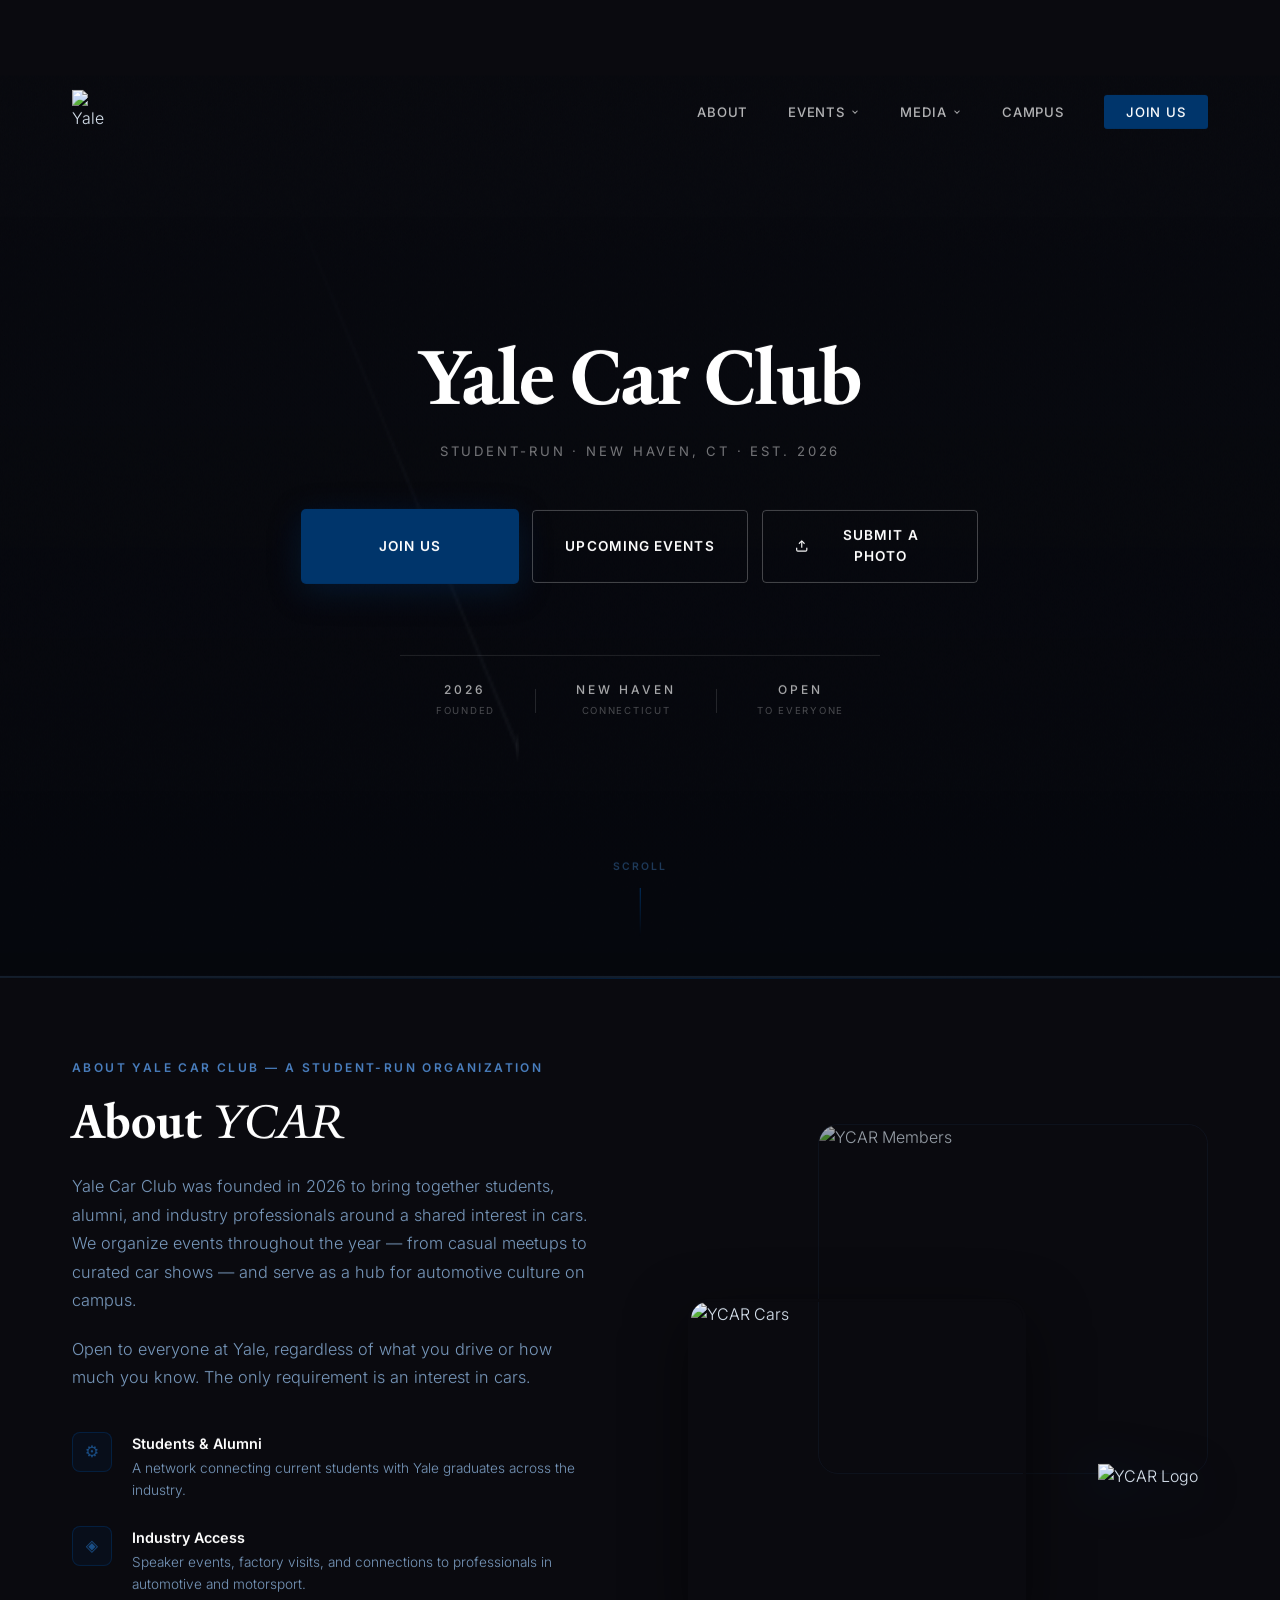
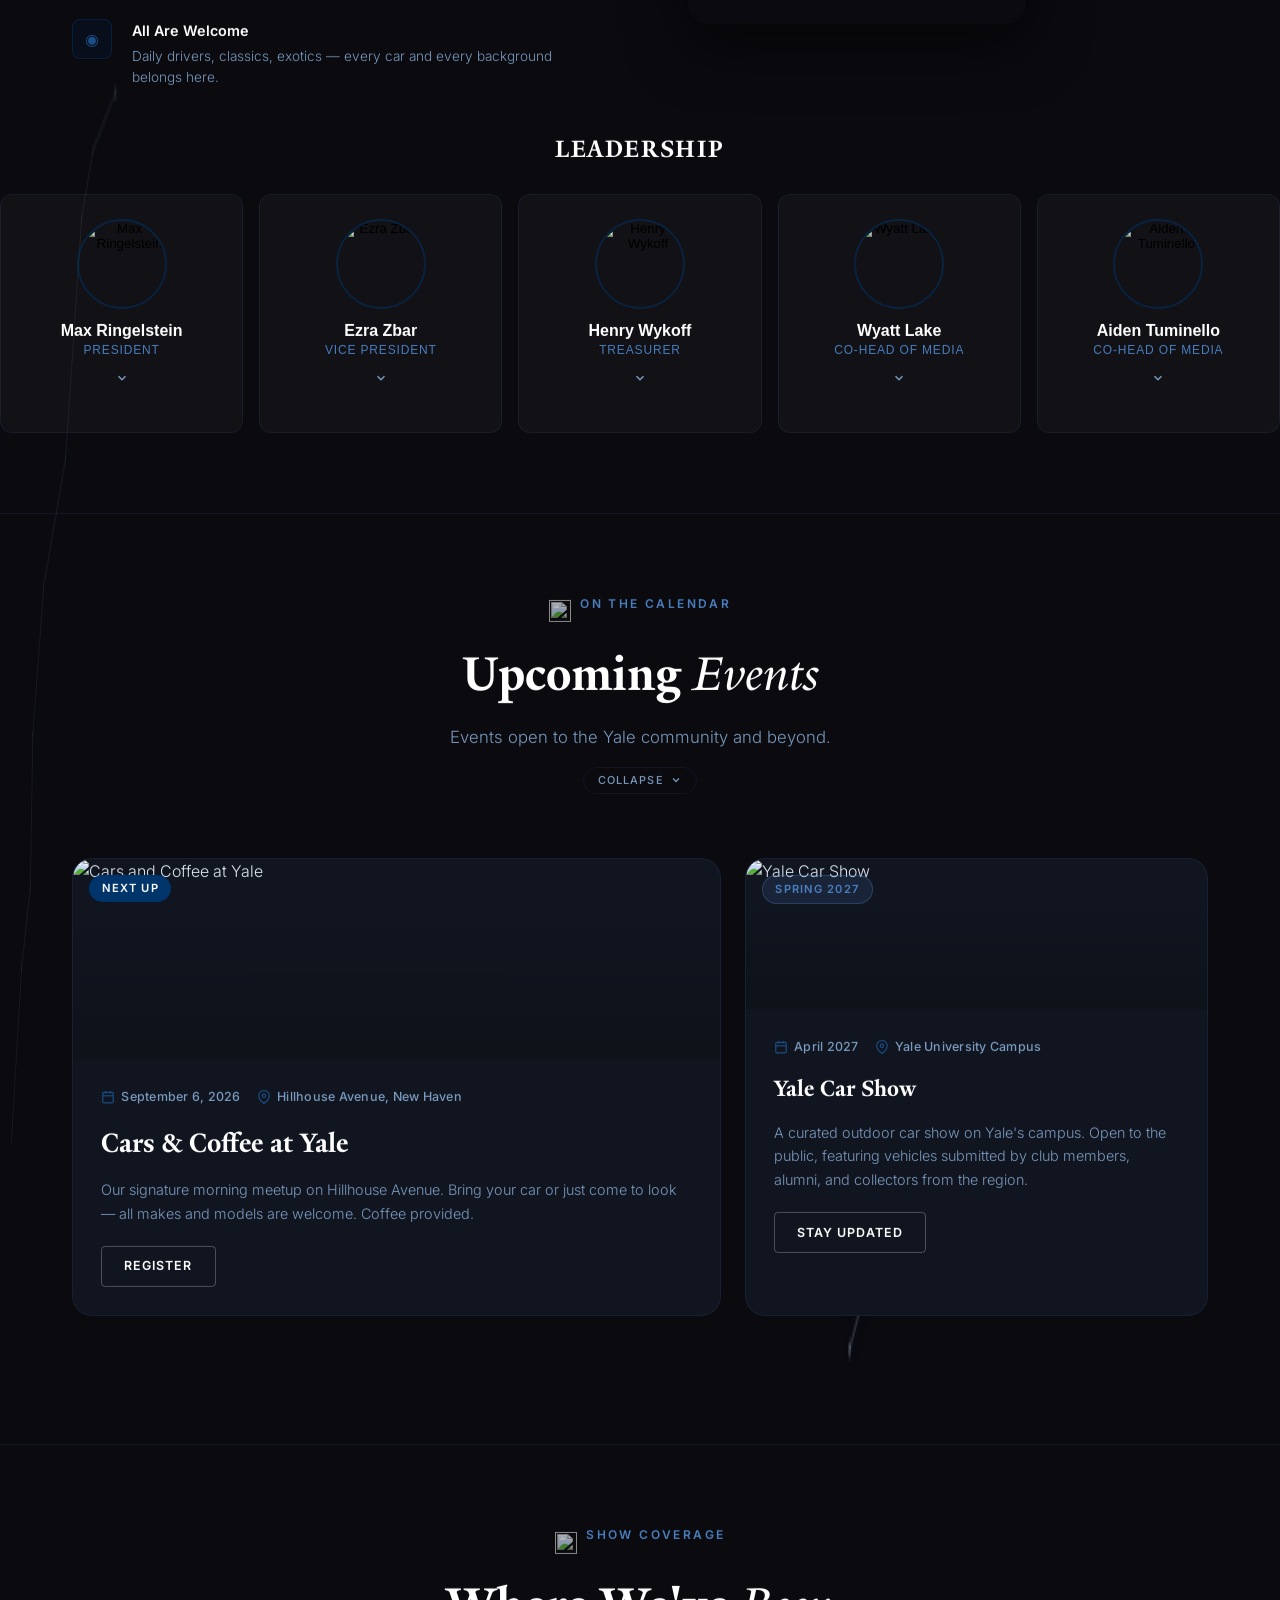
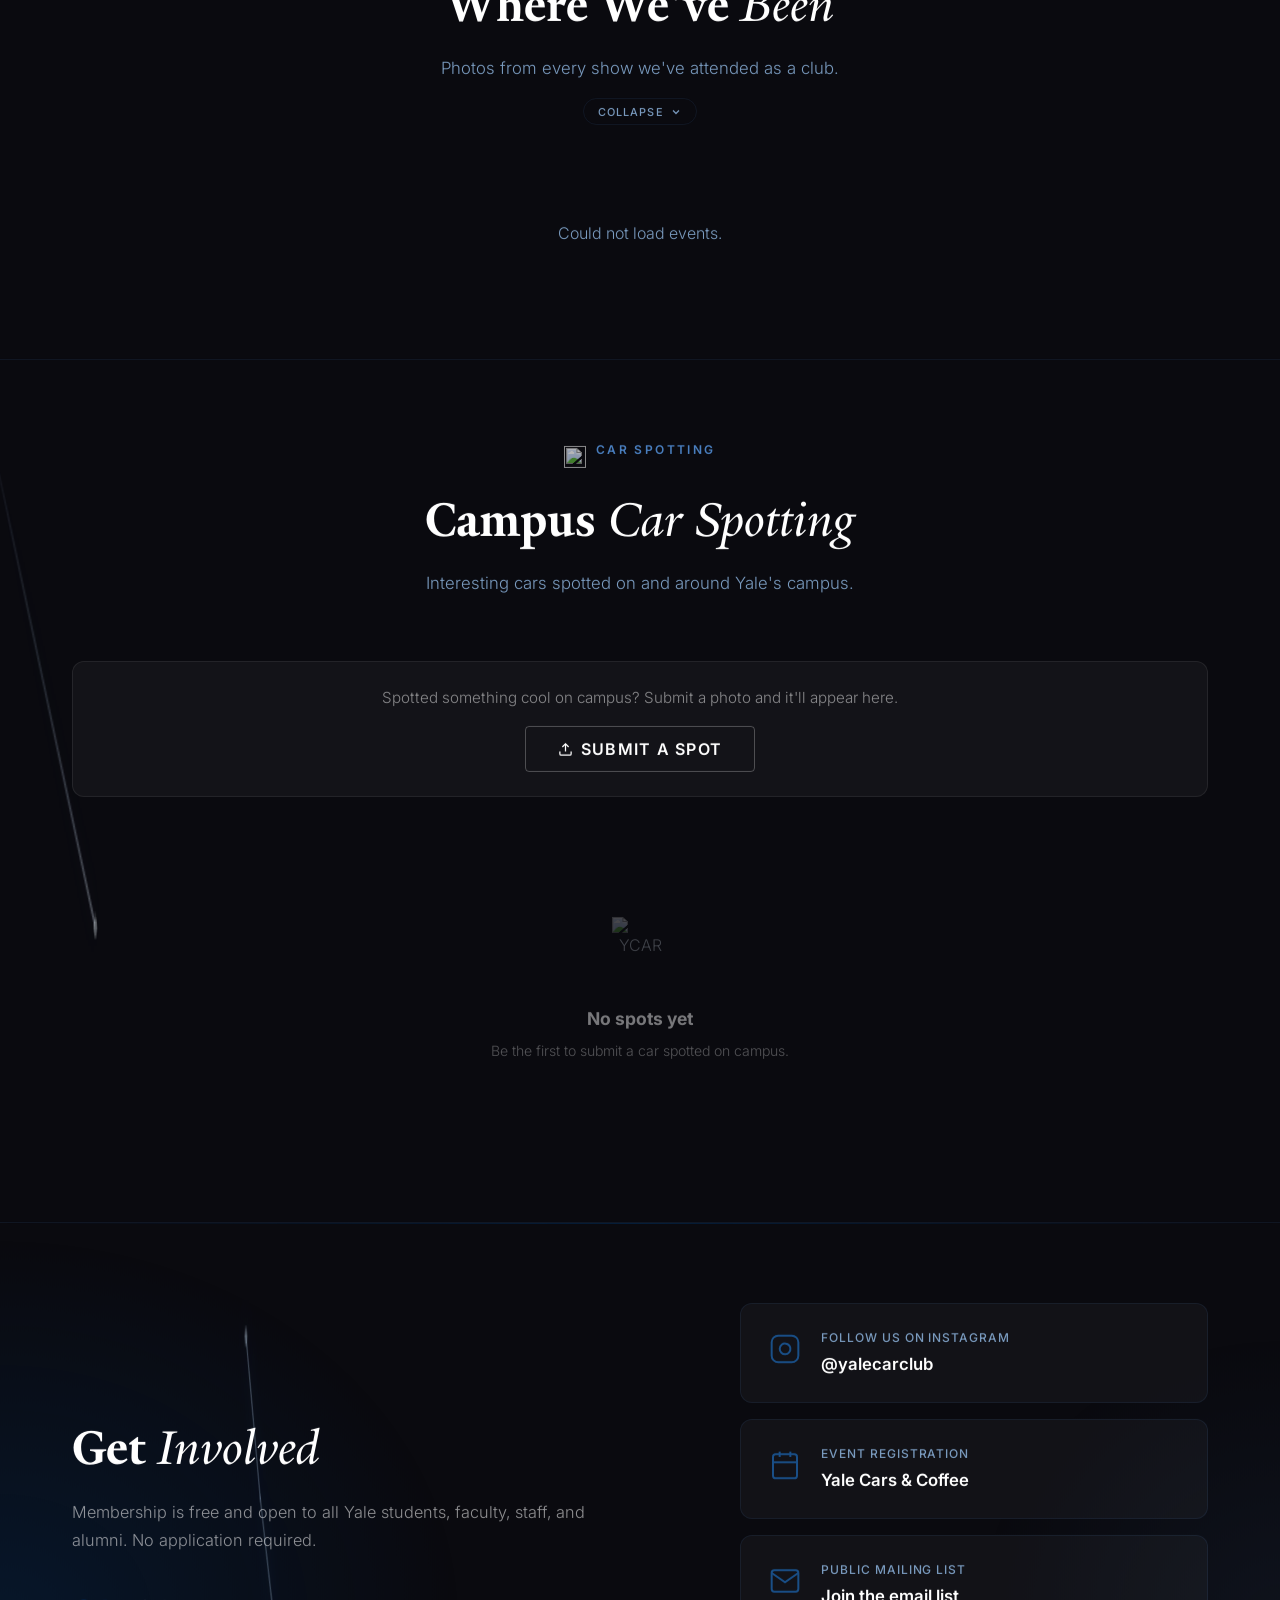
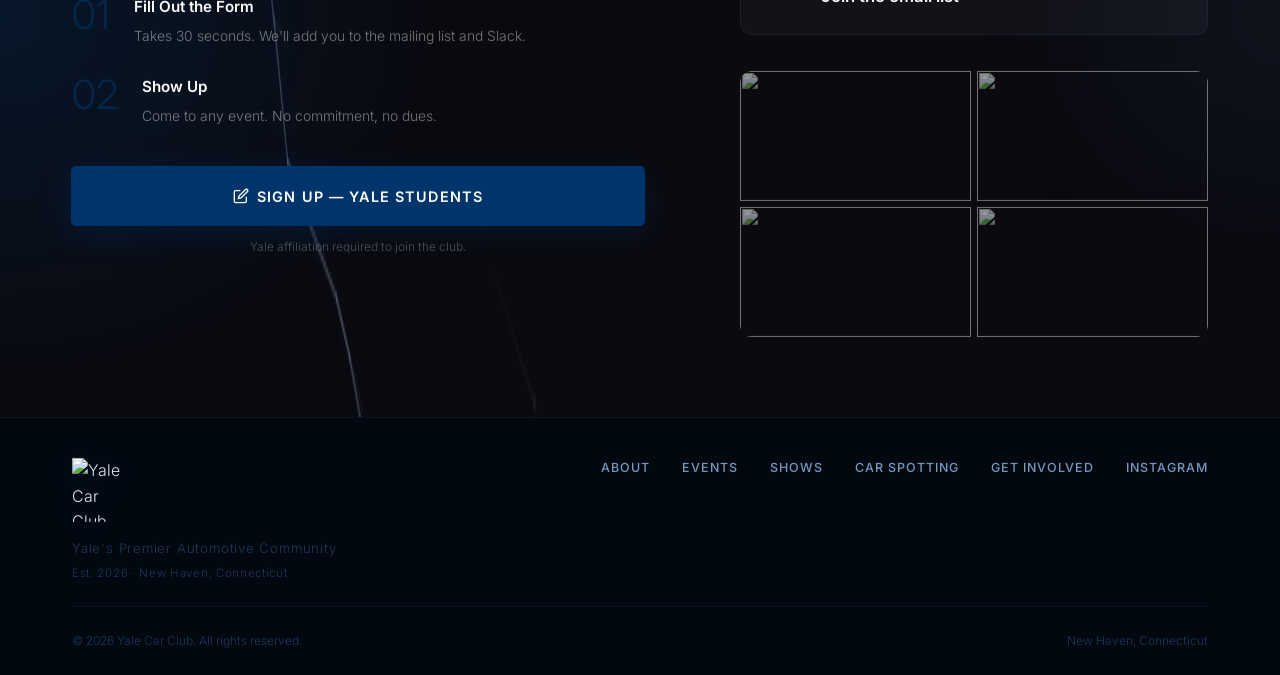
==== commit a470fd00: "Move nav inside hero, fix overscroll Nav is now position:absolute inside the hero section — appears " ====
--- a/index.html
+++ b/index.html
@@ -11,89 +11,88 @@
 </head>
 <body>
 
-  <!-- ── NAV ─────────────────────────────────────────────── -->
-  <nav class="nav" id="nav">
-    <div class="nav-inner">
-      <a href="#" class="nav-logo">
-        <div class="nav-logo-disc">
-          <img src="https://res.cloudinary.com/ddud73mxv/image/upload/q_auto,f_auto,w_1200/Logo_ytrxrk" alt="Yale Car Club" />
-        </div>
-        <span class="nav-brand-name">Yale Car Club</span>
-      </a>
-      <ul class="nav-links">
-        <li><a href="#about">About</a></li>
-
-        <li class="nav-dropdown">
-          <button class="nav-dropdown-trigger" aria-expanded="false">
+  <!-- ── HERO ────────────────────────────────────────────── -->
+  <section class="hero" id="hero">
+    <!-- ── NAV (overlays hero only) ──────────────────────── -->
+    <nav class="nav" id="nav">
+      <div class="nav-inner">
+        <a href="#" class="nav-logo">
+          <div class="nav-logo-disc">
+            <img src="https://res.cloudinary.com/ddud73mxv/image/upload/q_auto,f_auto,w_1200/Logo_ytrxrk" alt="Yale Car Club" />
+          </div>
+          <span class="nav-brand-name">Yale Car Club</span>
+        </a>
+        <ul class="nav-links">
+          <li><a href="#about">About</a></li>
+
+          <li class="nav-dropdown">
+            <button class="nav-dropdown-trigger" aria-expanded="false">
+              Events
+              <svg width="10" height="10" viewBox="0 0 24 24" fill="none" stroke="currentColor" stroke-width="2.5"><polyline points="6 9 12 15 18 9"/></svg>
+            </button>
+            <div class="dropdown-menu dropdown-wide">
+              <div class="dropdown-col">
+                <span class="dropdown-heading">Upcoming</span>
+                <a href="#events">Cars &amp; Coffee at Yale <span class="dropdown-date">Sep 6, 2026</span></a>
+                <a href="#events">Yale Car Show <span class="dropdown-date">April 2027</span></a>
+              </div>
+              <div class="dropdown-divider-v"></div>
+              <div class="dropdown-col">
+                <span class="dropdown-heading">Past Events</span>
+                <a href="#shows">Moda Miami <span class="dropdown-date">Feb 26–29, 2026</span></a>
+                <a href="#shows">NYC Cars &amp; Coffee <span class="dropdown-date">Feb 8, 2026</span></a>
+              </div>
+            </div>
+          </li>
+
+          <li class="nav-dropdown">
+            <button class="nav-dropdown-trigger" aria-expanded="false">
+              Media
+              <svg width="10" height="10" viewBox="0 0 24 24" fill="none" stroke="currentColor" stroke-width="2.5"><polyline points="6 9 12 15 18 9"/></svg>
+            </button>
+            <div class="dropdown-menu">
+              <a href="#shows">Show Coverage</a>
+              <a href="#">Magazines &amp; Merch <span class="dropdown-soon">Coming Soon</span></a>
+            </div>
+          </li>
+
+          <li><a href="#campus-spots">Campus</a></li>
+
+          <li><a href="#join" class="nav-cta">Join Us</a></li>
+        </ul>
+        <button class="nav-hamburger" id="hamburger" aria-label="Menu">
+          <span></span><span></span><span></span>
+        </button>
+      </div>
+
+      <div class="nav-mobile" id="nav-mobile">
+        <a href="#about">About</a>
+        <div class="mobile-group">
+          <button class="mobile-group-trigger">
             Events
             <svg width="10" height="10" viewBox="0 0 24 24" fill="none" stroke="currentColor" stroke-width="2.5"><polyline points="6 9 12 15 18 9"/></svg>
           </button>
-          <div class="dropdown-menu dropdown-wide">
-            <div class="dropdown-col">
-              <span class="dropdown-heading">Upcoming</span>
-              <a href="#events">Cars &amp; Coffee at Yale <span class="dropdown-date">Sep 6, 2026</span></a>
-              <a href="#events">Yale Car Show <span class="dropdown-date">April 2027</span></a>
-            </div>
-            <div class="dropdown-divider-v"></div>
-            <div class="dropdown-col">
-              <span class="dropdown-heading">Past Events</span>
-              <a href="#shows">Moda Miami <span class="dropdown-date">Feb 26–29, 2026</span></a>
-              <a href="#shows">NYC Cars &amp; Coffee <span class="dropdown-date">Feb 8, 2026</span></a>
-            </div>
-          </div>
-        </li>
-
-        <li class="nav-dropdown">
-          <button class="nav-dropdown-trigger" aria-expanded="false">
+          <div class="mobile-group-items">
+            <a href="#events" class="mobile-sub">Cars &amp; Coffee — Sep 6, 2026</a>
+            <a href="#events" class="mobile-sub">Yale Car Show — April 2027</a>
+            <a href="#shows" class="mobile-sub">Moda Miami — Feb 26–29, 2026</a>
+            <a href="#shows" class="mobile-sub">NYC Cars &amp; Coffee — Feb 8, 2026</a>
+          </div>
+        </div>
+        <div class="mobile-group">
+          <button class="mobile-group-trigger">
             Media
             <svg width="10" height="10" viewBox="0 0 24 24" fill="none" stroke="currentColor" stroke-width="2.5"><polyline points="6 9 12 15 18 9"/></svg>
           </button>
-          <div class="dropdown-menu">
-            <a href="#shows">Show Coverage</a>
+          <div class="mobile-group-items">
+            <a href="#shows" class="mobile-sub">Show Coverage</a>
             <a href="#">Magazines &amp; Merch <span class="dropdown-soon">Coming Soon</span></a>
           </div>
-        </li>
-
-        <li><a href="#campus-spots">Campus</a></li>
-
-        <li><a href="#join" class="nav-cta">Join Us</a></li>
-      </ul>
-      <button class="nav-hamburger" id="hamburger" aria-label="Menu">
-        <span></span><span></span><span></span>
-      </button>
-    </div>
-
-    <div class="nav-mobile" id="nav-mobile">
-      <a href="#about">About</a>
-      <div class="mobile-group">
-        <button class="mobile-group-trigger">
-          Events
-          <svg width="10" height="10" viewBox="0 0 24 24" fill="none" stroke="currentColor" stroke-width="2.5"><polyline points="6 9 12 15 18 9"/></svg>
-        </button>
-        <div class="mobile-group-items">
-          <a href="#events" class="mobile-sub">Cars &amp; Coffee — Sep 6, 2026</a>
-          <a href="#events" class="mobile-sub">Yale Car Show — April 2027</a>
-          <a href="#shows" class="mobile-sub">Moda Miami — Feb 26–29, 2026</a>
-          <a href="#shows" class="mobile-sub">NYC Cars &amp; Coffee — Feb 8, 2026</a>
-        </div>
-      </div>
-      <div class="mobile-group">
-        <button class="mobile-group-trigger">
-          Media
-          <svg width="10" height="10" viewBox="0 0 24 24" fill="none" stroke="currentColor" stroke-width="2.5"><polyline points="6 9 12 15 18 9"/></svg>
-        </button>
-        <div class="mobile-group-items">
-          <a href="#shows" class="mobile-sub">Show Coverage</a>
-          <a href="#">Magazines &amp; Merch <span class="dropdown-soon">Coming Soon</span></a>
-        </div>
-      </div>
-      <a href="#campus-spots">Campus</a>
-      <a href="#join">Join Us</a>
-    </div>
-  </nav>
-
-  <!-- ── HERO ────────────────────────────────────────────── -->
-  <section class="hero" id="hero">
+        </div>
+        <a href="#campus-spots">Campus</a>
+        <a href="#join">Join Us</a>
+      </div>
+    </nav>
     <div class="hero-bg">
       <div class="hero-photo"></div>
       <div class="hero-dark-overlay"></div>
--- a/styles.css
+++ b/styles.css
@@ -56,7 +56,7 @@
 
 /* ── RESET ──────────────────────────────────────────────── */
 *, *::before, *::after { box-sizing: border-box; margin: 0; padding: 0; }
-html { scroll-behavior: smooth; font-size: 16px; }
+html { scroll-behavior: smooth; font-size: 16px; overscroll-behavior: none; }
 body {
   background: var(--bg);
   color: var(--text);
@@ -201,18 +201,13 @@
 
 /* ── NAV ────────────────────────────────────────────────── */
 .nav {
-  position: fixed;
+  position: absolute;
   top: 0;
   left: 0;
   right: 0;
-  z-index: 9999;
-  background: rgba(4, 12, 26, 0.97);
-  border-bottom: 1px solid rgba(255,255,255,0.07);
-  transition: background 0.3s ease, border-color 0.3s ease;
-}
-.nav.scrolled {
-  background: rgb(4, 12, 26);
-  border-bottom-color: rgba(255,255,255,0.12);
+  z-index: 10;
+  background: transparent;
+  border-bottom: 1px solid transparent;
 }
 
 .nav-inner {
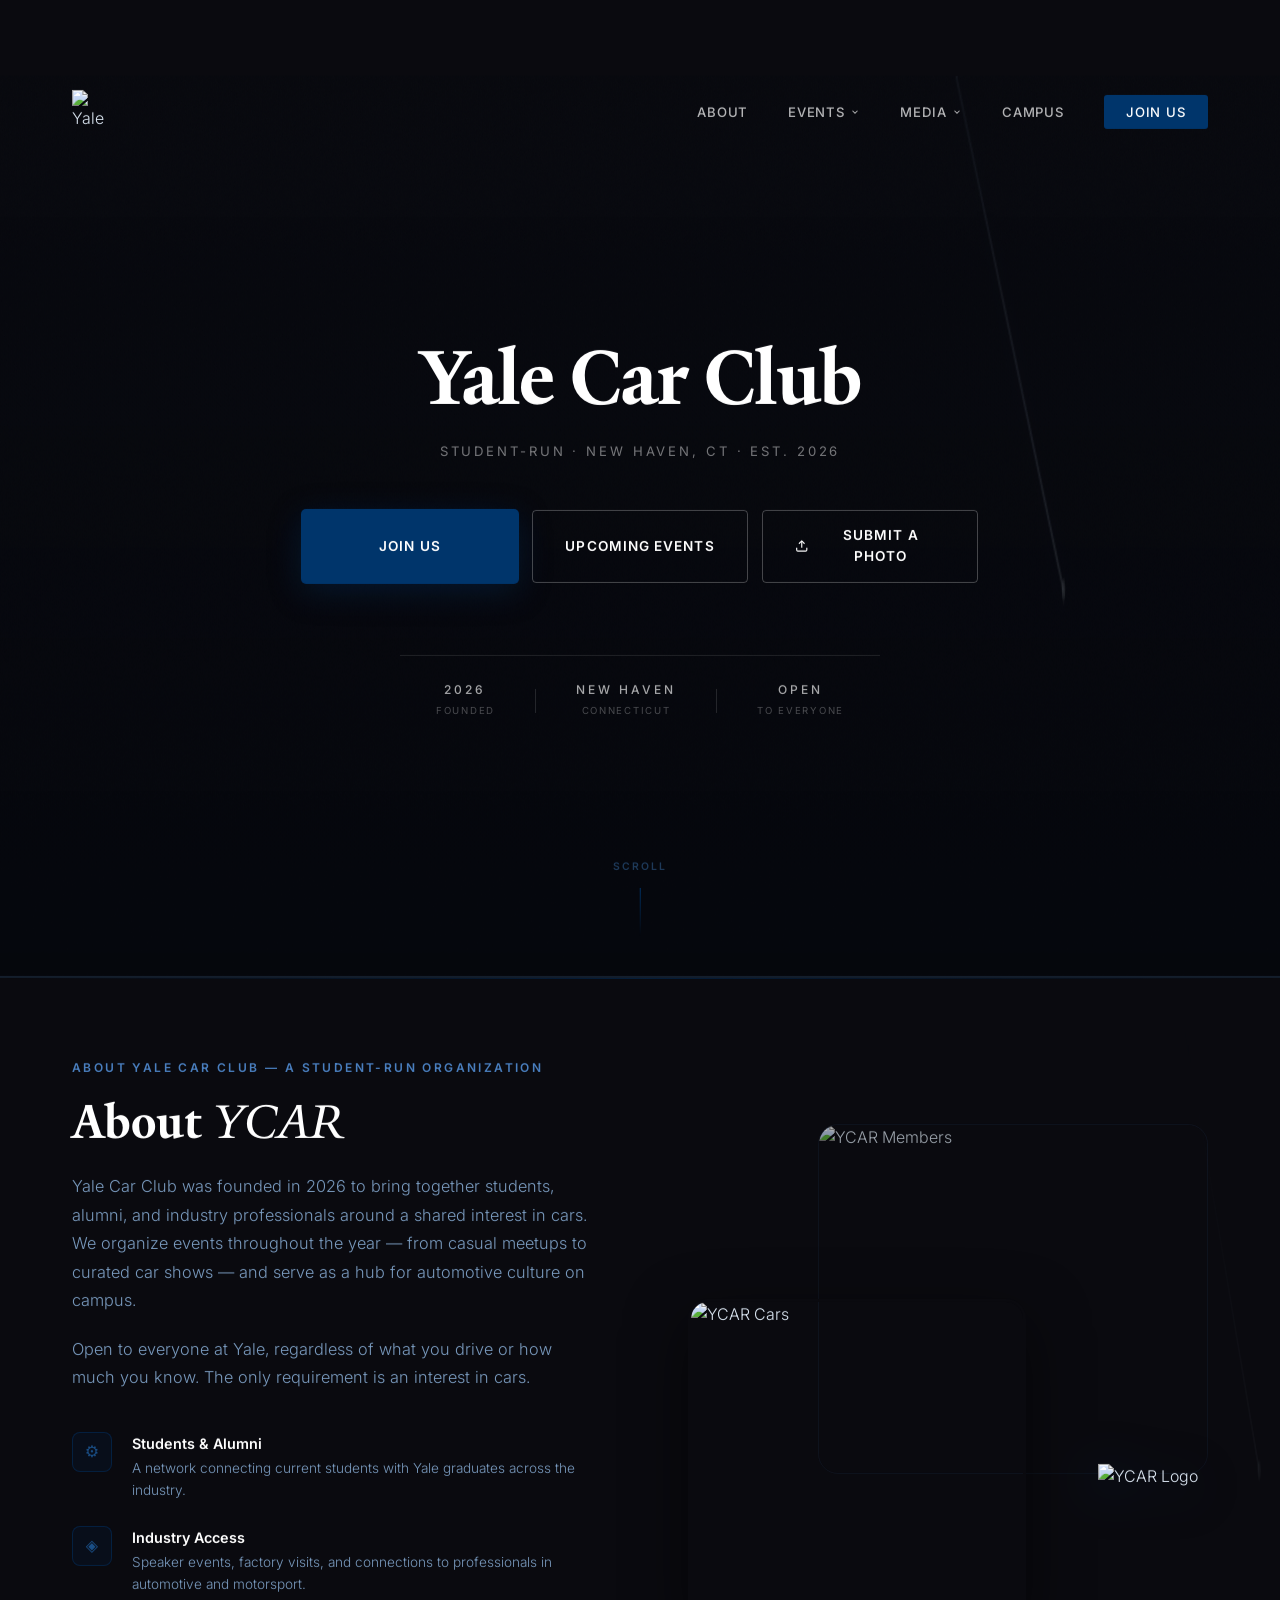
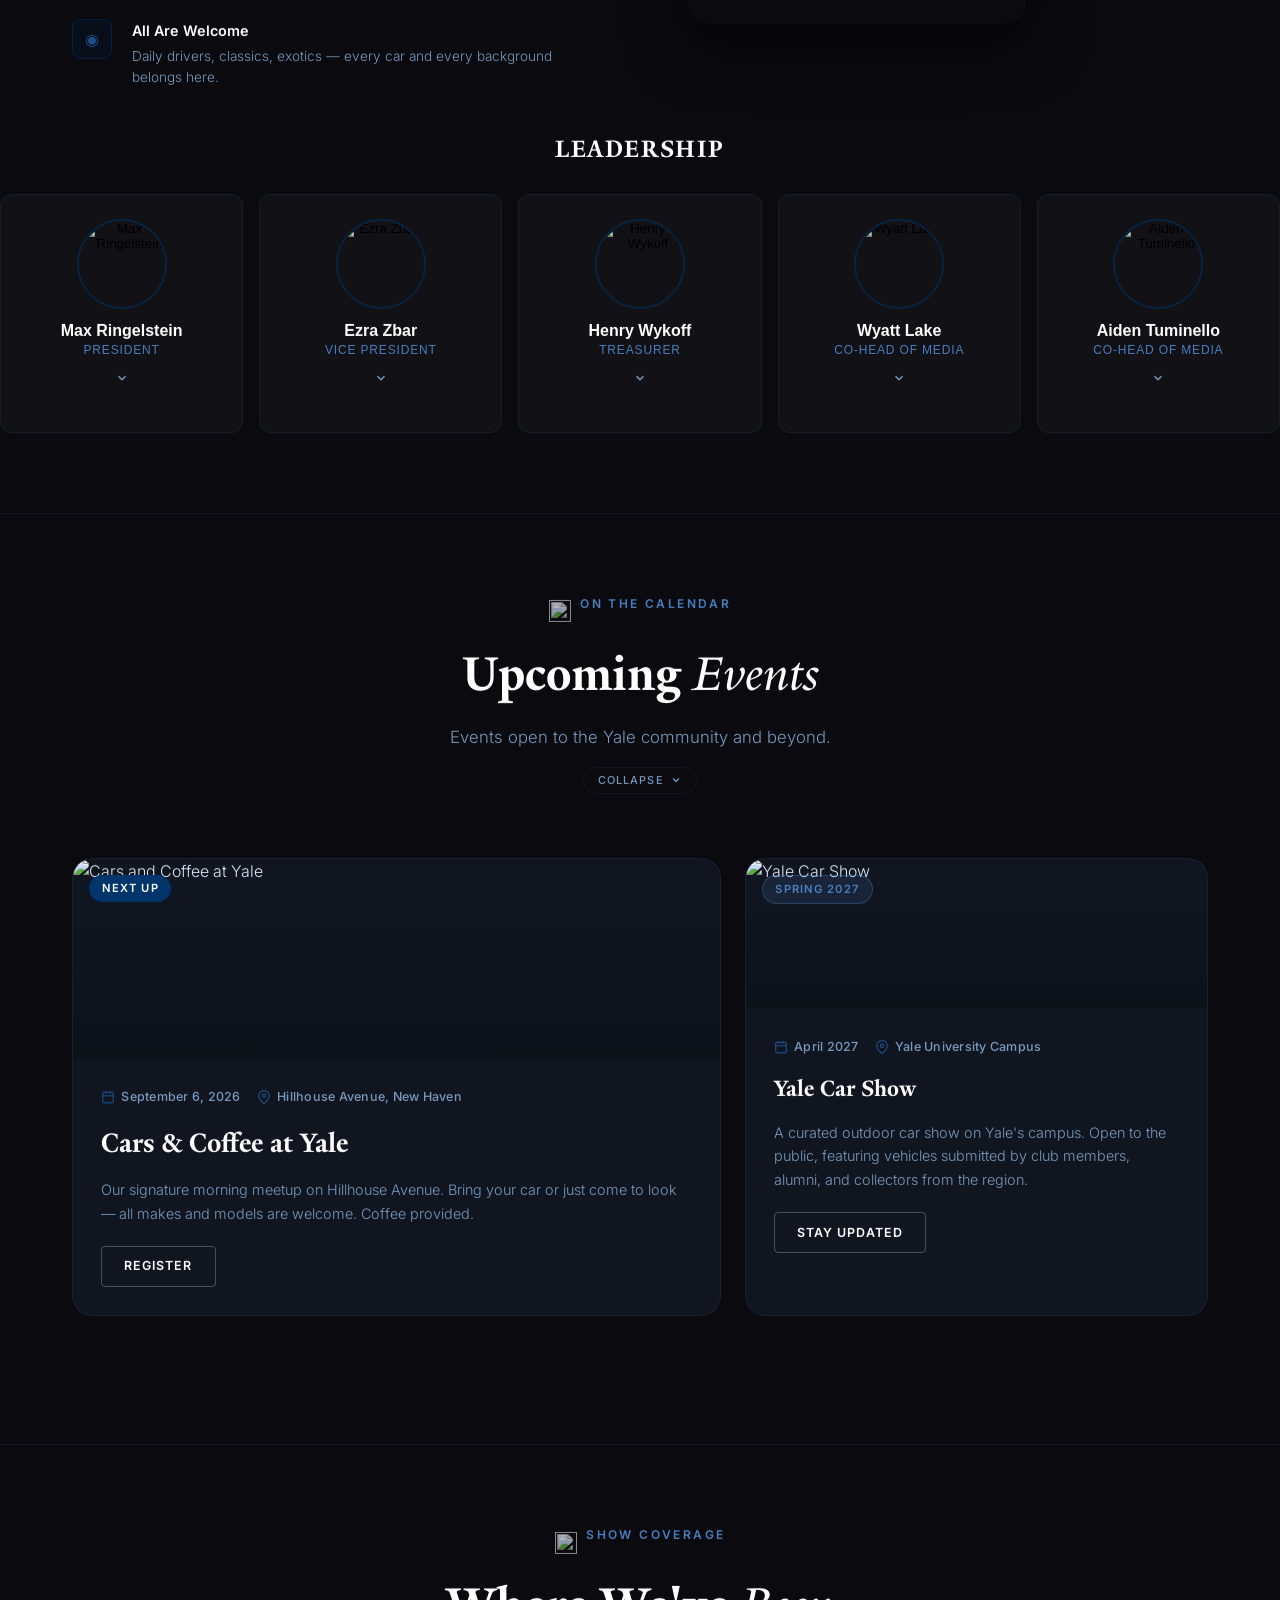
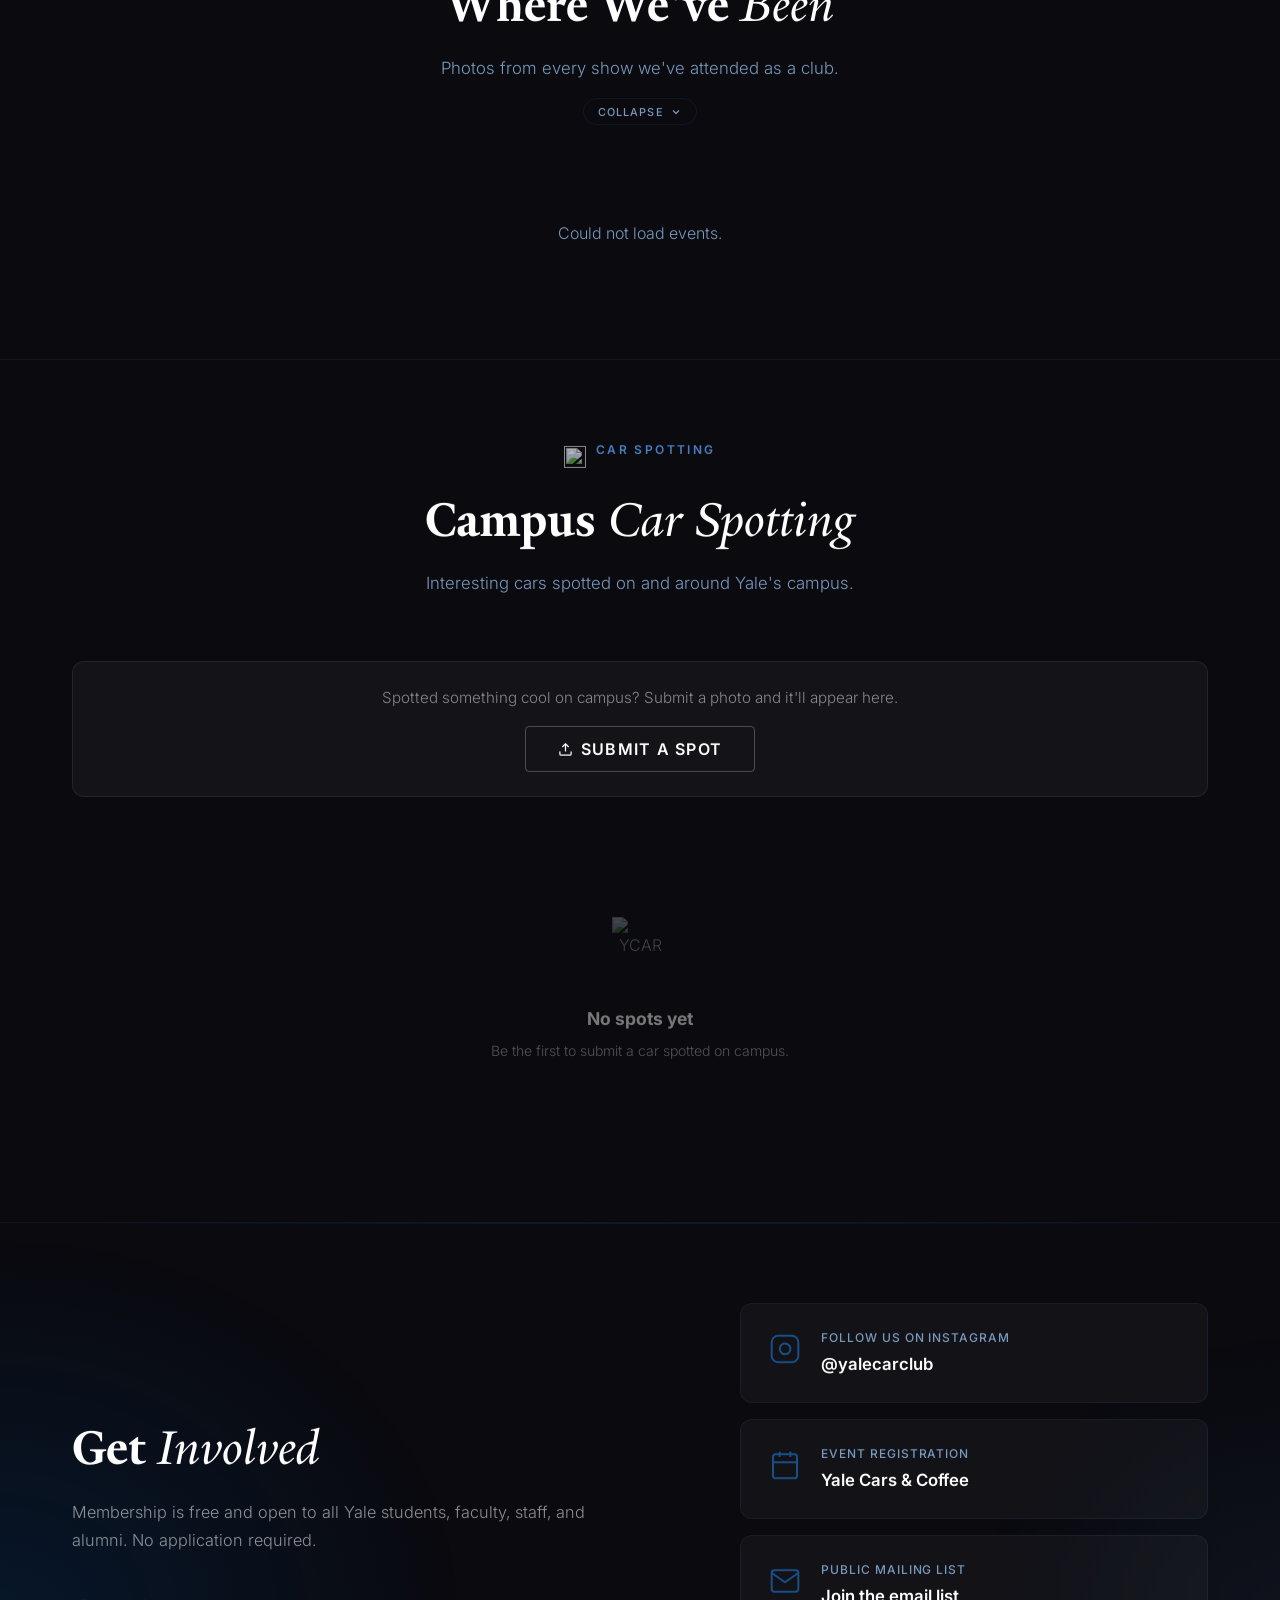
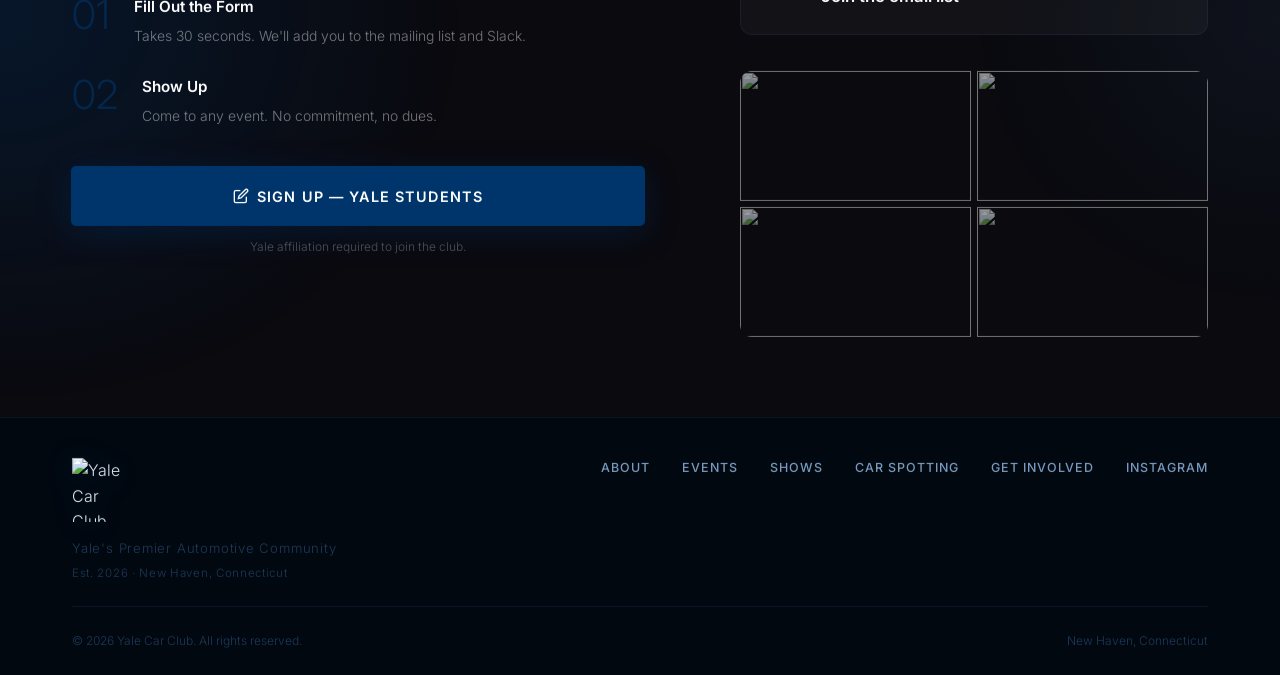
==== commit 7dd7c43e: "Fix nav gap: move nav outside hero, body as containing block; fix caption Nav is back as a direct ch" ====
--- a/index.html
+++ b/index.html
@@ -11,88 +11,89 @@
 </head>
 <body>
 
-  <!-- ── HERO ────────────────────────────────────────────── -->
-  <section class="hero" id="hero">
-    <!-- ── NAV (overlays hero only) ──────────────────────── -->
-    <nav class="nav" id="nav">
-      <div class="nav-inner">
-        <a href="#" class="nav-logo">
-          <div class="nav-logo-disc">
-            <img src="https://res.cloudinary.com/ddud73mxv/image/upload/q_auto,f_auto,w_1200/Logo_ytrxrk" alt="Yale Car Club" />
-          </div>
-          <span class="nav-brand-name">Yale Car Club</span>
-        </a>
-        <ul class="nav-links">
-          <li><a href="#about">About</a></li>
-
-          <li class="nav-dropdown">
-            <button class="nav-dropdown-trigger" aria-expanded="false">
-              Events
-              <svg width="10" height="10" viewBox="0 0 24 24" fill="none" stroke="currentColor" stroke-width="2.5"><polyline points="6 9 12 15 18 9"/></svg>
-            </button>
-            <div class="dropdown-menu dropdown-wide">
-              <div class="dropdown-col">
-                <span class="dropdown-heading">Upcoming</span>
-                <a href="#events">Cars &amp; Coffee at Yale <span class="dropdown-date">Sep 6, 2026</span></a>
-                <a href="#events">Yale Car Show <span class="dropdown-date">April 2027</span></a>
-              </div>
-              <div class="dropdown-divider-v"></div>
-              <div class="dropdown-col">
-                <span class="dropdown-heading">Past Events</span>
-                <a href="#shows">Moda Miami <span class="dropdown-date">Feb 26–29, 2026</span></a>
-                <a href="#shows">NYC Cars &amp; Coffee <span class="dropdown-date">Feb 8, 2026</span></a>
-              </div>
-            </div>
-          </li>
-
-          <li class="nav-dropdown">
-            <button class="nav-dropdown-trigger" aria-expanded="false">
-              Media
-              <svg width="10" height="10" viewBox="0 0 24 24" fill="none" stroke="currentColor" stroke-width="2.5"><polyline points="6 9 12 15 18 9"/></svg>
-            </button>
-            <div class="dropdown-menu">
-              <a href="#shows">Show Coverage</a>
-              <a href="#">Magazines &amp; Merch <span class="dropdown-soon">Coming Soon</span></a>
-            </div>
-          </li>
-
-          <li><a href="#campus-spots">Campus</a></li>
-
-          <li><a href="#join" class="nav-cta">Join Us</a></li>
-        </ul>
-        <button class="nav-hamburger" id="hamburger" aria-label="Menu">
-          <span></span><span></span><span></span>
-        </button>
-      </div>
-
-      <div class="nav-mobile" id="nav-mobile">
-        <a href="#about">About</a>
-        <div class="mobile-group">
-          <button class="mobile-group-trigger">
+  <!-- ── NAV ─────────────────────────────────────────────── -->
+  <nav class="nav" id="nav">
+    <div class="nav-inner">
+      <a href="#" class="nav-logo">
+        <div class="nav-logo-disc">
+          <img src="https://res.cloudinary.com/ddud73mxv/image/upload/q_auto,f_auto,w_1200/Logo_ytrxrk" alt="Yale Car Club" />
+        </div>
+        <span class="nav-brand-name">Yale Car Club</span>
+      </a>
+      <ul class="nav-links">
+        <li><a href="#about">About</a></li>
+
+        <li class="nav-dropdown">
+          <button class="nav-dropdown-trigger" aria-expanded="false">
             Events
             <svg width="10" height="10" viewBox="0 0 24 24" fill="none" stroke="currentColor" stroke-width="2.5"><polyline points="6 9 12 15 18 9"/></svg>
           </button>
-          <div class="mobile-group-items">
-            <a href="#events" class="mobile-sub">Cars &amp; Coffee — Sep 6, 2026</a>
-            <a href="#events" class="mobile-sub">Yale Car Show — April 2027</a>
-            <a href="#shows" class="mobile-sub">Moda Miami — Feb 26–29, 2026</a>
-            <a href="#shows" class="mobile-sub">NYC Cars &amp; Coffee — Feb 8, 2026</a>
-          </div>
-        </div>
-        <div class="mobile-group">
-          <button class="mobile-group-trigger">
+          <div class="dropdown-menu dropdown-wide">
+            <div class="dropdown-col">
+              <span class="dropdown-heading">Upcoming</span>
+              <a href="#events">Cars &amp; Coffee at Yale <span class="dropdown-date">Sep 6, 2026</span></a>
+              <a href="#events">Yale Car Show <span class="dropdown-date">April 2027</span></a>
+            </div>
+            <div class="dropdown-divider-v"></div>
+            <div class="dropdown-col">
+              <span class="dropdown-heading">Past Events</span>
+              <a href="#shows">Moda Miami <span class="dropdown-date">Feb 26–29, 2026</span></a>
+              <a href="#shows">NYC Cars &amp; Coffee <span class="dropdown-date">Feb 8, 2026</span></a>
+            </div>
+          </div>
+        </li>
+
+        <li class="nav-dropdown">
+          <button class="nav-dropdown-trigger" aria-expanded="false">
             Media
             <svg width="10" height="10" viewBox="0 0 24 24" fill="none" stroke="currentColor" stroke-width="2.5"><polyline points="6 9 12 15 18 9"/></svg>
           </button>
-          <div class="mobile-group-items">
-            <a href="#shows" class="mobile-sub">Show Coverage</a>
+          <div class="dropdown-menu">
+            <a href="#shows">Show Coverage</a>
             <a href="#">Magazines &amp; Merch <span class="dropdown-soon">Coming Soon</span></a>
           </div>
-        </div>
-        <a href="#campus-spots">Campus</a>
-        <a href="#join">Join Us</a>
-      </div>
-    </nav>
+        </li>
+
+        <li><a href="#campus-spots">Campus</a></li>
+
+        <li><a href="#join" class="nav-cta">Join Us</a></li>
+      </ul>
+      <button class="nav-hamburger" id="hamburger" aria-label="Menu">
+        <span></span><span></span><span></span>
+      </button>
+    </div>
+
+    <div class="nav-mobile" id="nav-mobile">
+      <a href="#about">About</a>
+      <div class="mobile-group">
+        <button class="mobile-group-trigger">
+          Events
+          <svg width="10" height="10" viewBox="0 0 24 24" fill="none" stroke="currentColor" stroke-width="2.5"><polyline points="6 9 12 15 18 9"/></svg>
+        </button>
+        <div class="mobile-group-items">
+          <a href="#events" class="mobile-sub">Cars &amp; Coffee — Sep 6, 2026</a>
+          <a href="#events" class="mobile-sub">Yale Car Show — April 2027</a>
+          <a href="#shows" class="mobile-sub">Moda Miami — Feb 26–29, 2026</a>
+          <a href="#shows" class="mobile-sub">NYC Cars &amp; Coffee — Feb 8, 2026</a>
+        </div>
+      </div>
+      <div class="mobile-group">
+        <button class="mobile-group-trigger">
+          Media
+          <svg width="10" height="10" viewBox="0 0 24 24" fill="none" stroke="currentColor" stroke-width="2.5"><polyline points="6 9 12 15 18 9"/></svg>
+        </button>
+        <div class="mobile-group-items">
+          <a href="#shows" class="mobile-sub">Show Coverage</a>
+          <a href="#">Magazines &amp; Merch <span class="dropdown-soon">Coming Soon</span></a>
+        </div>
+      </div>
+      <a href="#campus-spots">Campus</a>
+      <a href="#join">Join Us</a>
+    </div>
+  </nav>
+
+  <!-- ── HERO ────────────────────────────────────────────── -->
+  <section class="hero" id="hero">
     <div class="hero-bg">
       <div class="hero-photo"></div>
       <div class="hero-dark-overlay"></div>
--- a/styles.css
+++ b/styles.css
@@ -58,6 +58,7 @@
 *, *::before, *::after { box-sizing: border-box; margin: 0; padding: 0; }
 html { scroll-behavior: smooth; font-size: 16px; overscroll-behavior: none; }
 body {
+  position: relative;
   background: var(--bg);
   color: var(--text);
   font-family: var(--font-sans);
@@ -207,7 +208,7 @@
   right: 0;
   z-index: 10;
   background: transparent;
-  border-bottom: 1px solid transparent;
+  border-bottom: none;
 }
 
 .nav-inner {
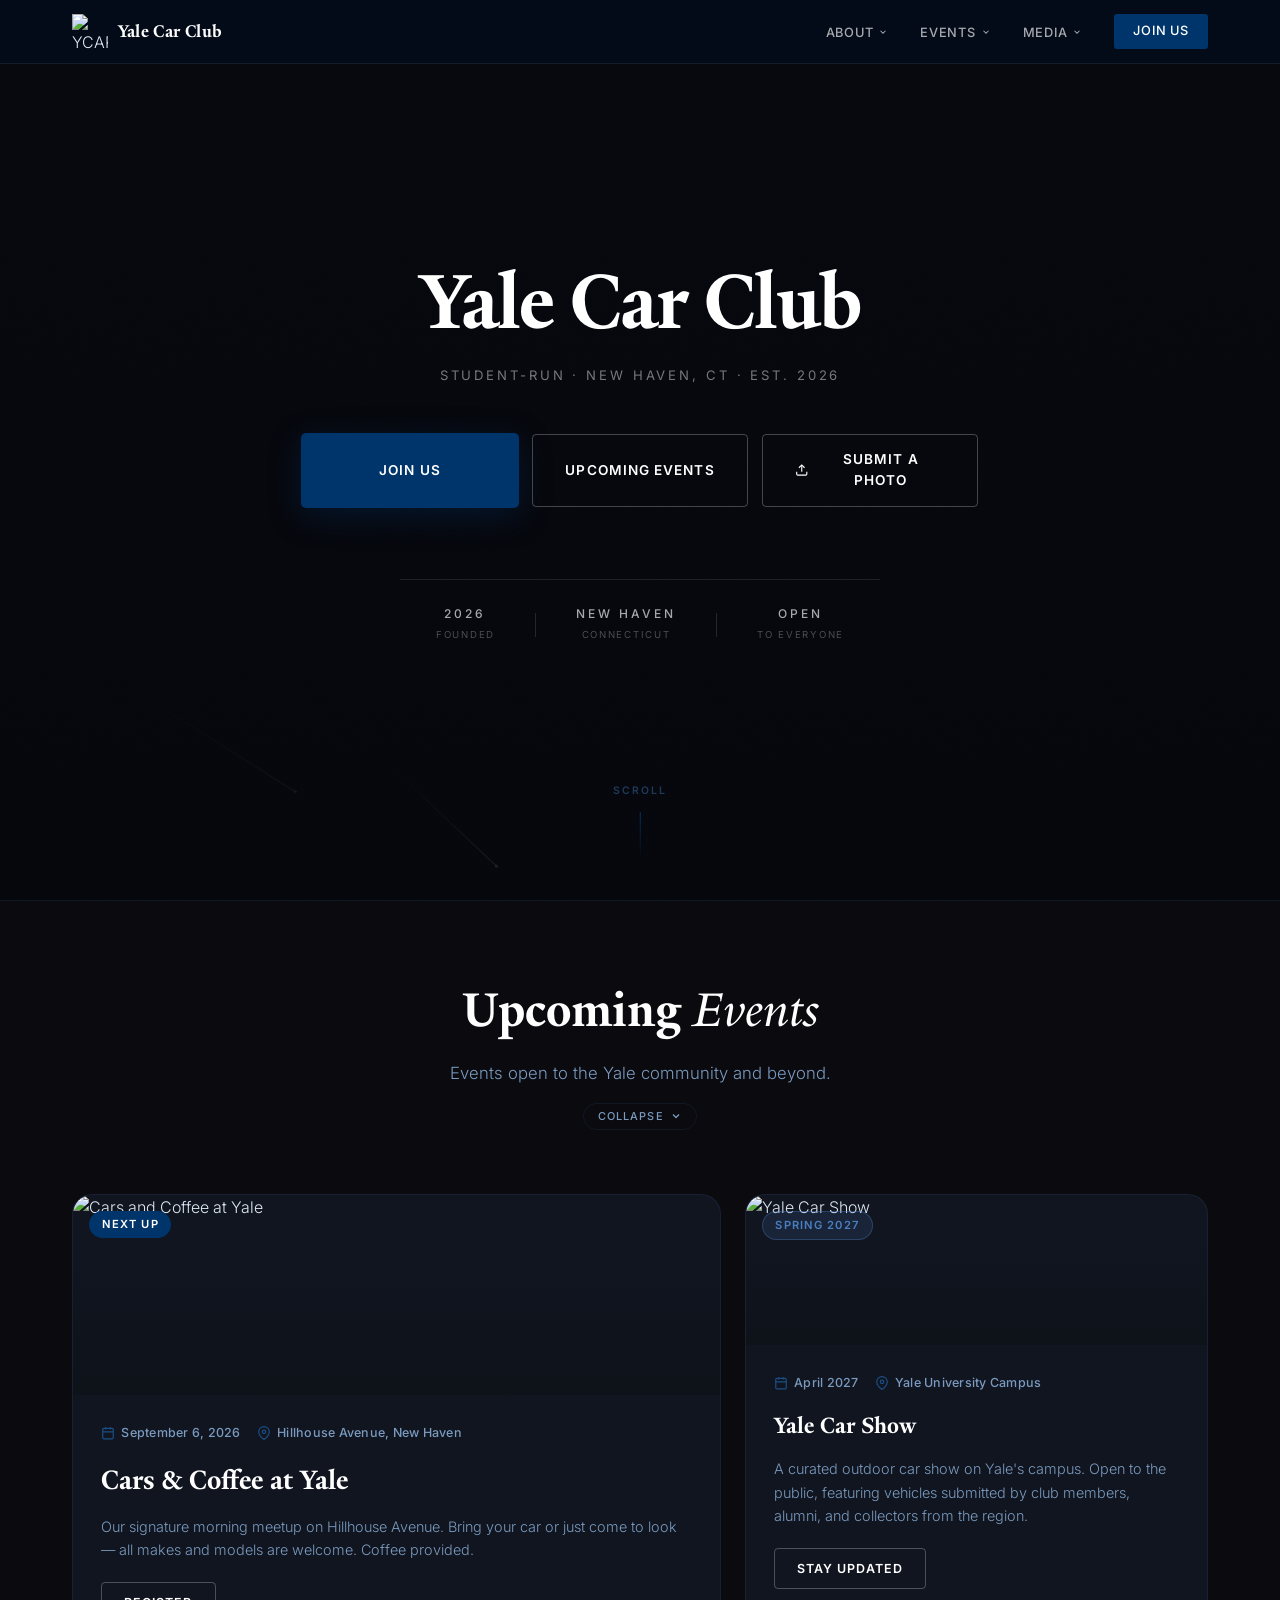
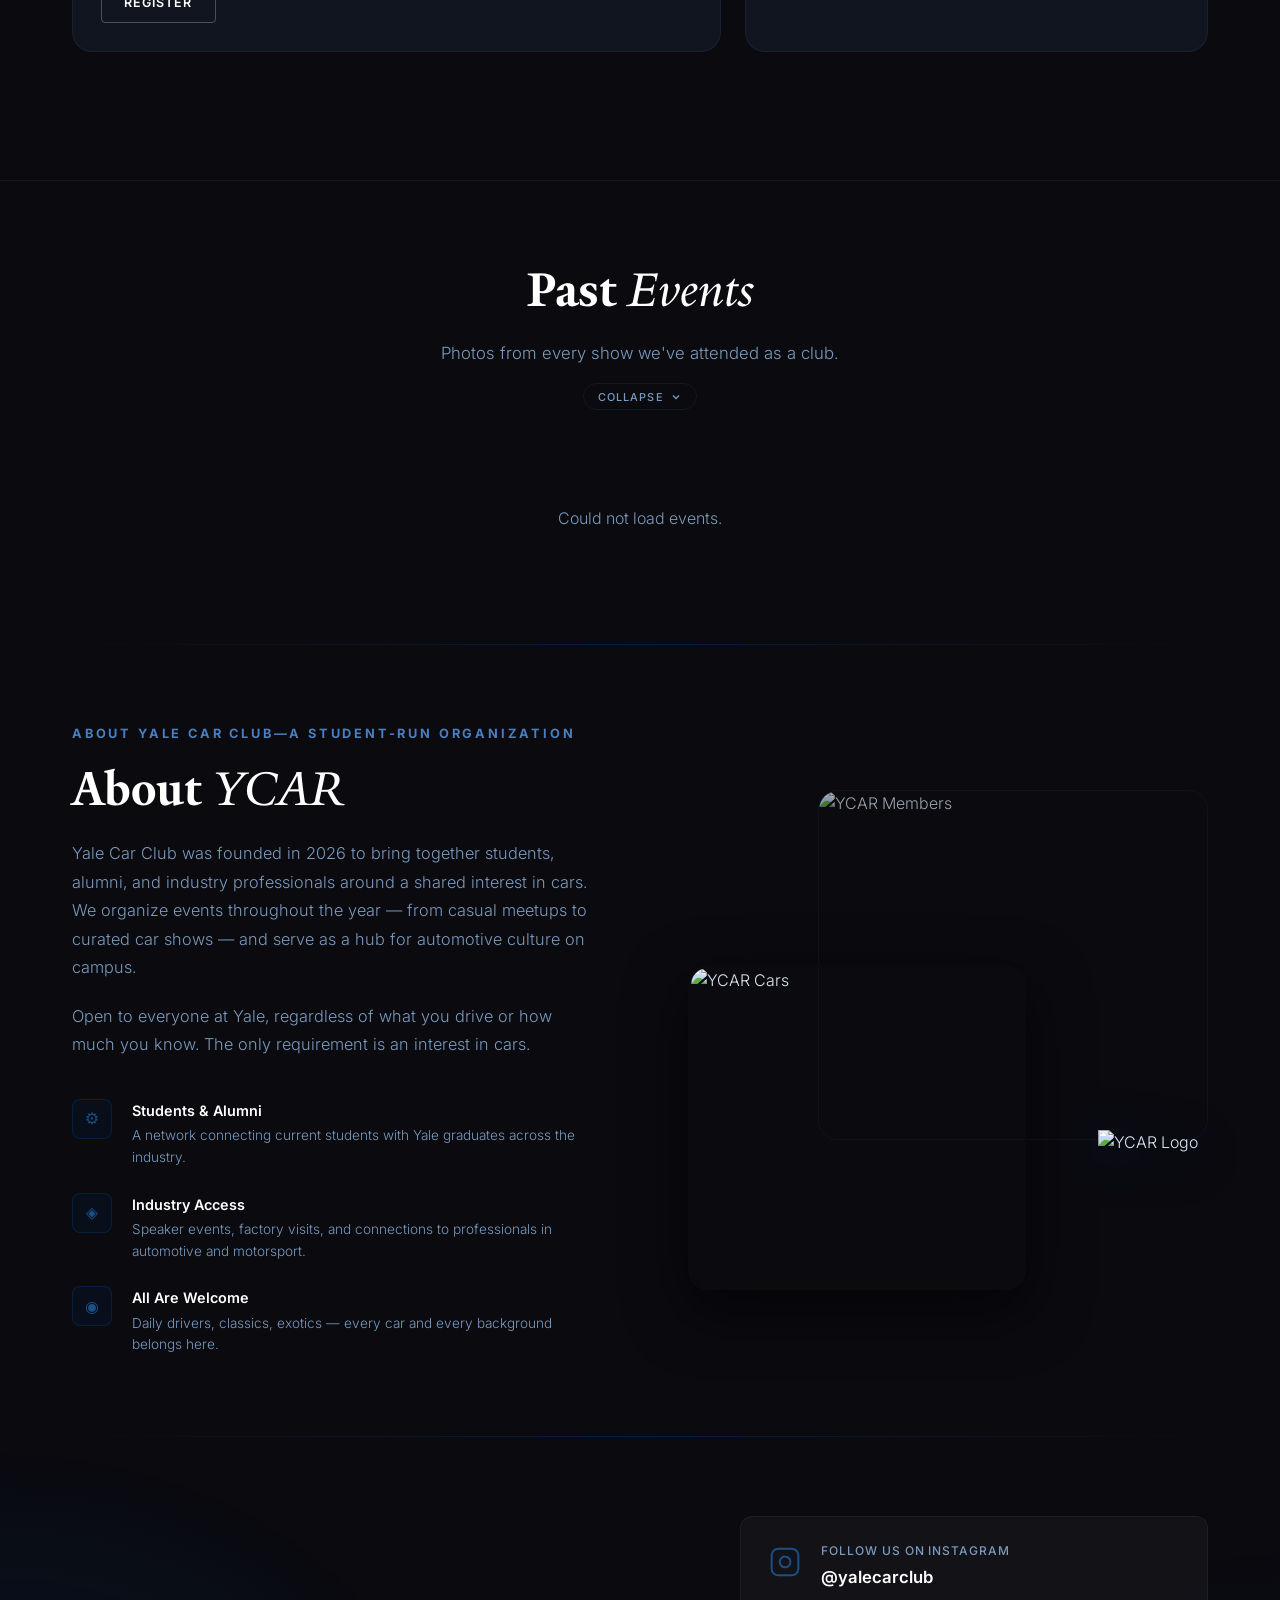
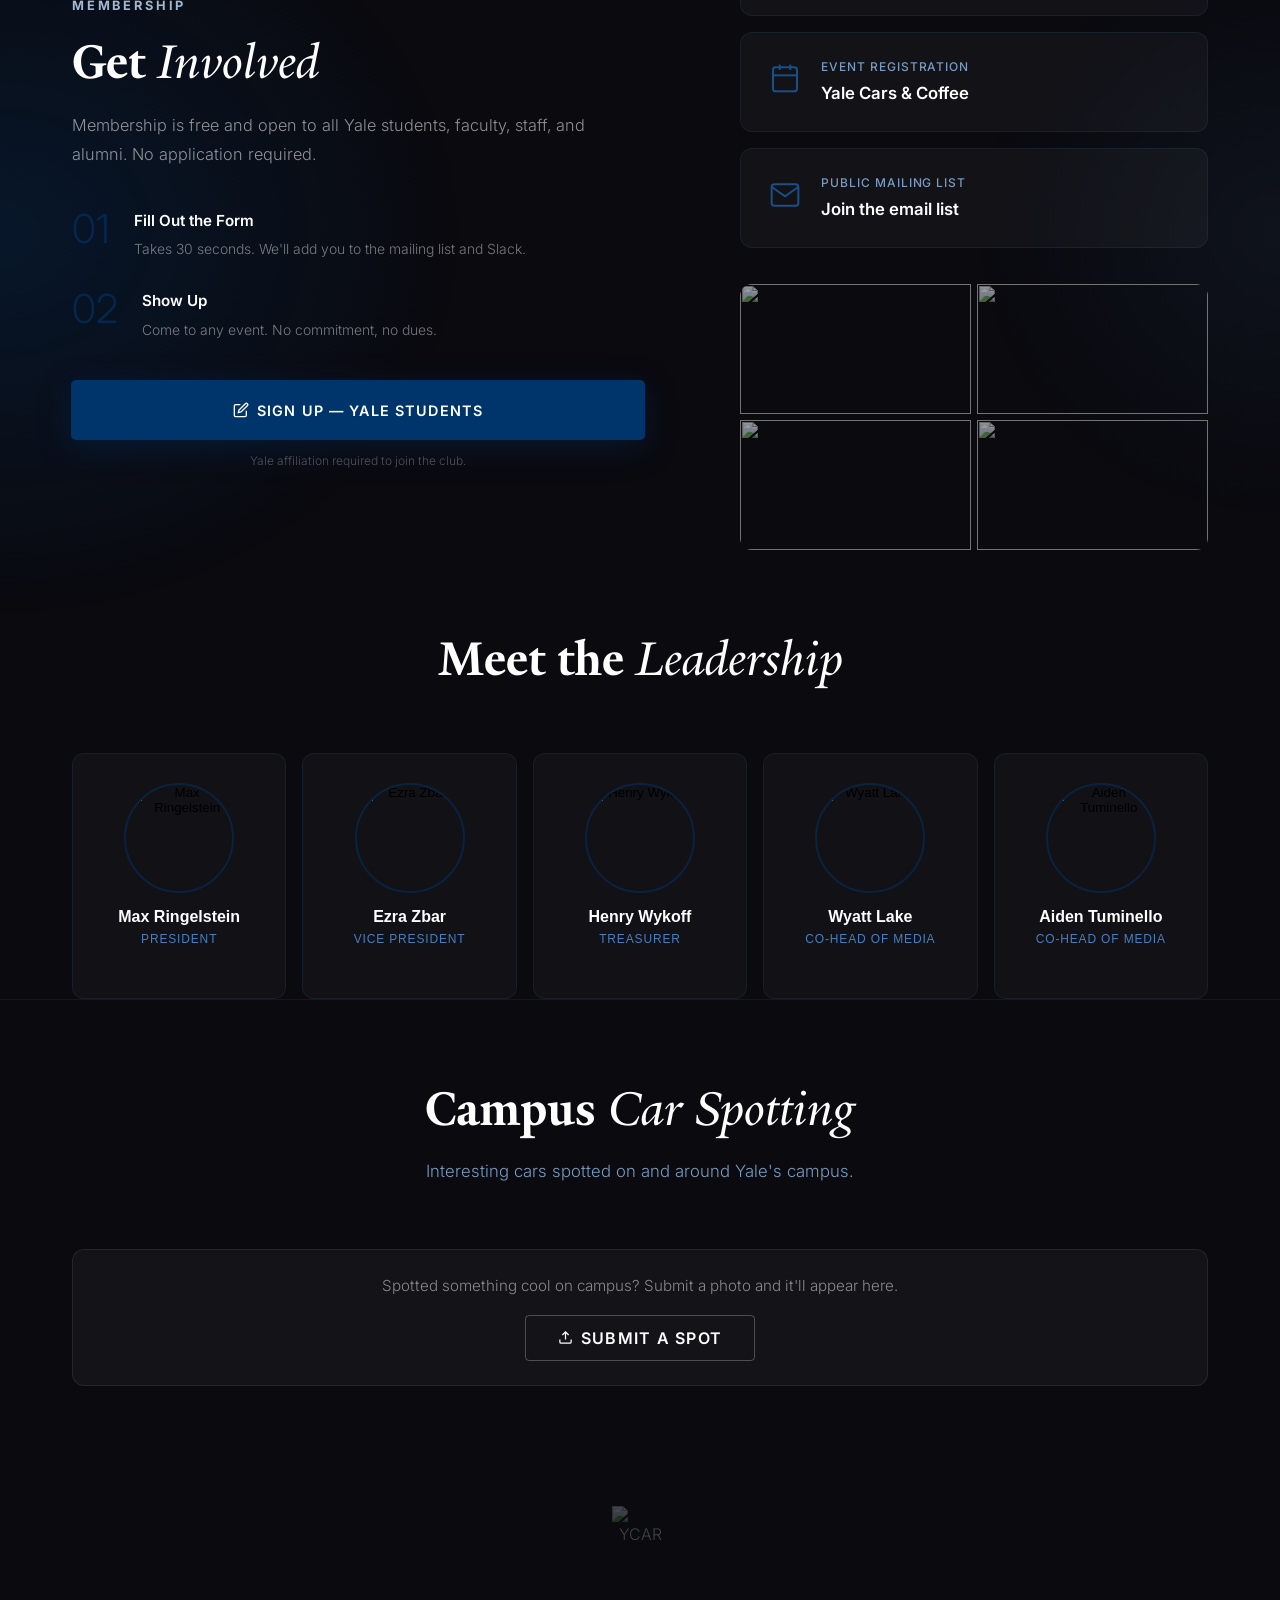
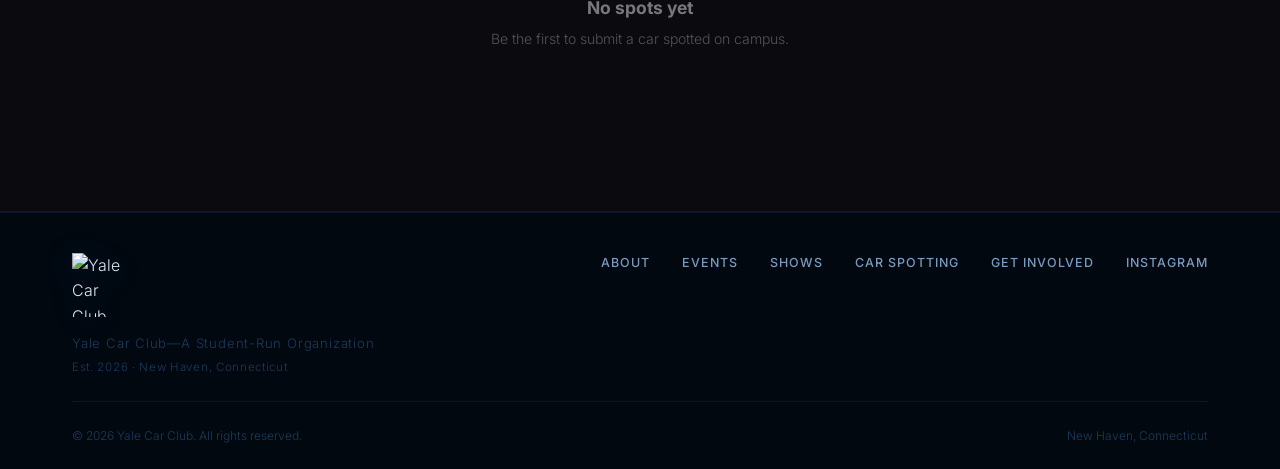
==== commit fc9fd387: "Restructure layout, leadership hover, and nav polish - Reorder page sections: Events → Past Events →" ====
--- a/index.html
+++ b/index.html
@@ -3,94 +3,93 @@
 <head>
   <meta charset="UTF-8" />
   <meta name="viewport" content="width=device-width, initial-scale=1.0" />
-  <title>Yale Car Club — YCAR</title>
+  <title>Yale Car Club</title>
   <link rel="preconnect" href="https://fonts.googleapis.com" />
   <link rel="preconnect" href="https://fonts.gstatic.com" crossorigin />
   <link href="https://fonts.googleapis.com/css2?family=Inter:wght@300;400;500;600&display=swap" rel="stylesheet" />
   <link rel="stylesheet" href="styles.css" />
+
+  <!-- Favicon -->
+  <link rel="icon" type="image/png" href="https://res.cloudinary.com/ddud73mxv/image/upload/q_auto,f_auto,w_64/Logo_ytrxrk" />
+  <link rel="apple-touch-icon" href="https://res.cloudinary.com/ddud73mxv/image/upload/q_auto,f_auto,w_180/Logo_ytrxrk" />
+  <meta name="theme-color" content="#00356B" />
+
+  <!-- Open Graph -->
+  <meta property="og:title" content="Yale Car Club" />
+  <meta property="og:description" content="Yale's premier student-run automotive community." />
+  <meta property="og:image" content="https://res.cloudinary.com/ddud73mxv/image/upload/q_auto,f_auto,w_1200/ycar/general/main_porsche" />
+  <meta property="og:url" content="https://yalecarclub.com" />
+  <meta property="og:type" content="website" />
+  <meta name="twitter:card" content="summary_large_image" />
+  <meta name="twitter:image" content="https://res.cloudinary.com/ddud73mxv/image/upload/q_auto,f_auto,w_1200/ycar/general/main_porsche" />
 </head>
 <body>
 
-  <!-- ── NAV ─────────────────────────────────────────────── -->
+  <!-- ── NAV ──────────────────────────────────────────────── -->
   <nav class="nav" id="nav">
     <div class="nav-inner">
-      <a href="#" class="nav-logo">
-        <div class="nav-logo-disc">
-          <img src="https://res.cloudinary.com/ddud73mxv/image/upload/q_auto,f_auto,w_1200/Logo_ytrxrk" alt="Yale Car Club" />
-        </div>
-        <span class="nav-brand-name">Yale Car Club</span>
+      <a href="#hero" class="nav-logo">
+        <img src="https://res.cloudinary.com/ddud73mxv/image/upload/q_auto,f_auto,w_120/Logo_ytrxrk" alt="YCAR" />
+        <span>Yale Car Club</span>
       </a>
-      <ul class="nav-links">
-        <li><a href="#about">About</a></li>
-
-        <li class="nav-dropdown">
-          <button class="nav-dropdown-trigger" aria-expanded="false">
+      <div class="nav-links">
+
+        <div class="nav-dropdown">
+          <button class="nav-dropdown-btn" aria-expanded="false">
+            About
+            <svg width="10" height="10" viewBox="0 0 24 24" fill="none" stroke="currentColor" stroke-width="2.5"><polyline points="6 9 12 15 18 9"/></svg>
+          </button>
+          <div class="nav-dropdown-menu">
+            <a href="#about">Our Mission</a>
+            <a href="#leadership">Leadership</a>
+          </div>
+        </div>
+
+        <div class="nav-dropdown">
+          <button class="nav-dropdown-btn" aria-expanded="false">
             Events
             <svg width="10" height="10" viewBox="0 0 24 24" fill="none" stroke="currentColor" stroke-width="2.5"><polyline points="6 9 12 15 18 9"/></svg>
           </button>
-          <div class="dropdown-menu dropdown-wide">
-            <div class="dropdown-col">
-              <span class="dropdown-heading">Upcoming</span>
-              <a href="#events">Cars &amp; Coffee at Yale <span class="dropdown-date">Sep 6, 2026</span></a>
-              <a href="#events">Yale Car Show <span class="dropdown-date">April 2027</span></a>
-            </div>
-            <div class="dropdown-divider-v"></div>
-            <div class="dropdown-col">
-              <span class="dropdown-heading">Past Events</span>
-              <a href="#shows">Moda Miami <span class="dropdown-date">Feb 26–29, 2026</span></a>
-              <a href="#shows">NYC Cars &amp; Coffee <span class="dropdown-date">Feb 8, 2026</span></a>
-            </div>
-          </div>
-        </li>
-
-        <li class="nav-dropdown">
-          <button class="nav-dropdown-trigger" aria-expanded="false">
+          <div class="nav-dropdown-menu">
+            <a href="#events">Upcoming Events</a>
+            <a href="#shows">Past Events</a>
+          </div>
+        </div>
+
+        <div class="nav-dropdown">
+          <button class="nav-dropdown-btn" aria-expanded="false">
             Media
             <svg width="10" height="10" viewBox="0 0 24 24" fill="none" stroke="currentColor" stroke-width="2.5"><polyline points="6 9 12 15 18 9"/></svg>
           </button>
-          <div class="dropdown-menu">
-            <a href="#shows">Show Coverage</a>
-            <a href="#">Magazines &amp; Merch <span class="dropdown-soon">Coming Soon</span></a>
-          </div>
-        </li>
-
-        <li><a href="#campus-spots">Campus</a></li>
-
-        <li><a href="#join" class="nav-cta">Join Us</a></li>
-      </ul>
-      <button class="nav-hamburger" id="hamburger" aria-label="Menu">
+          <div class="nav-dropdown-menu">
+            <a href="#campus-spots">Campus Spots</a>
+            <a href="#">Merch <span class="nav-soon">Soon</span></a>
+            <a href="#">Magazines <span class="nav-soon">Soon</span></a>
+          </div>
+        </div>
+
+        <a href="#join" class="nav-cta">Join Us</a>
+      </div>
+      <button class="nav-hamburger" id="nav-hamburger" aria-label="Menu">
         <span></span><span></span><span></span>
       </button>
     </div>
-
-    <div class="nav-mobile" id="nav-mobile">
-      <a href="#about">About</a>
-      <div class="mobile-group">
-        <button class="mobile-group-trigger">
-          Events
-          <svg width="10" height="10" viewBox="0 0 24 24" fill="none" stroke="currentColor" stroke-width="2.5"><polyline points="6 9 12 15 18 9"/></svg>
-        </button>
-        <div class="mobile-group-items">
-          <a href="#events" class="mobile-sub">Cars &amp; Coffee — Sep 6, 2026</a>
-          <a href="#events" class="mobile-sub">Yale Car Show — April 2027</a>
-          <a href="#shows" class="mobile-sub">Moda Miami — Feb 26–29, 2026</a>
-          <a href="#shows" class="mobile-sub">NYC Cars &amp; Coffee — Feb 8, 2026</a>
-        </div>
-      </div>
-      <div class="mobile-group">
-        <button class="mobile-group-trigger">
-          Media
-          <svg width="10" height="10" viewBox="0 0 24 24" fill="none" stroke="currentColor" stroke-width="2.5"><polyline points="6 9 12 15 18 9"/></svg>
-        </button>
-        <div class="mobile-group-items">
-          <a href="#shows" class="mobile-sub">Show Coverage</a>
-          <a href="#">Magazines &amp; Merch <span class="dropdown-soon">Coming Soon</span></a>
-        </div>
-      </div>
-      <a href="#campus-spots">Campus</a>
-      <a href="#join">Join Us</a>
-    </div>
   </nav>
+
+  <!-- ── MOBILE MENU ───────────────────────────────────────── -->
+  <div class="nav-mobile" id="nav-mobile">
+    <span class="nav-mobile-label">About</span>
+    <a href="#about">Our Mission</a>
+    <a href="#join">Leadership</a>
+    <span class="nav-mobile-label">Events</span>
+    <a href="#events">Upcoming Events</a>
+    <a href="#shows">Past Events</a>
+    <span class="nav-mobile-label">Media</span>
+    <a href="#campus-spots">Campus Spots</a>
+    <a href="#">Merch <span class="nav-soon">Soon</span></a>
+    <a href="#">Magazines <span class="nav-soon">Soon</span></a>
+    <a href="#join" class="nav-mobile-cta">Join Us</a>
+  </div>
 
   <!-- ── HERO ────────────────────────────────────────────── -->
   <section class="hero" id="hero">
@@ -138,12 +137,95 @@
     <div class="strip-track" id="strip-track"></div>
   </div>
 
+  <!-- ── UPCOMING EVENTS ─────────────────────────────────── -->
+  <section class="events" id="events">
+    <div class="container">
+      <div class="section-header reveal">
+        <h2 class="section-title">Upcoming <em>Events</em></h2>
+        <p class="section-subtitle">Events open to the Yale community and beyond.</p>
+        <button class="section-collapse-btn" aria-expanded="true" data-target="events-body">
+          <span class="collapse-label">Collapse</span>
+          <svg width="12" height="12" viewBox="0 0 24 24" fill="none" stroke="currentColor" stroke-width="2.5"><polyline points="6 9 12 15 18 9"/></svg>
+        </button>
+      </div>
+      <div class="section-body" id="events-body"><div class="section-body-inner">
+      <div class="events-grid">
+
+        <div class="event-card event-featured reveal-scale">
+          <div class="event-card-image">
+            <img src="" alt="Cars and Coffee at Yale" class="event-featured-img" loading="lazy" />
+            <div class="event-card-overlay"></div>
+            <div class="event-tag">Next Up</div>
+          </div>
+          <div class="event-card-body">
+            <div class="event-meta">
+              <span class="event-date">
+                <svg width="14" height="14" viewBox="0 0 24 24" fill="none" stroke="currentColor" stroke-width="2"><rect x="3" y="4" width="18" height="18" rx="2"/><line x1="16" y1="2" x2="16" y2="6"/><line x1="8" y1="2" x2="8" y2="6"/><line x1="3" y1="10" x2="21" y2="10"/></svg>
+                September 6, 2026
+              </span>
+              <span class="event-location">
+                <svg width="14" height="14" viewBox="0 0 24 24" fill="none" stroke="currentColor" stroke-width="2"><path d="M21 10c0 7-9 13-9 13s-9-6-9-13a9 9 0 0 1 18 0z"/><circle cx="12" cy="10" r="3"/></svg>
+                Hillhouse Avenue, New Haven
+              </span>
+            </div>
+            <h3 class="event-title">Cars &amp; Coffee at Yale</h3>
+            <p class="event-desc">Our signature morning meetup on Hillhouse Avenue. Bring your car or just come to look — all makes and models are welcome. Coffee provided.</p>
+            <a href="https://docs.google.com/forms/d/e/1FAIpQLSd7XdJPOqKciHdkB2MjMZP15ChGQlV0LgJf2W4ITNXQ_iwQBQ/viewform?usp=header" target="_blank" rel="noopener" class="btn btn-sm btn-outline">Register</a>
+          </div>
+        </div>
+
+        <div class="event-card reveal-scale">
+          <div class="event-card-image">
+            <img src="https://placehold.co/800x500/041120/4A7FBF?text=Yale+Car+Show+2027" alt="Yale Car Show" loading="lazy" />
+            <div class="event-card-overlay"></div>
+            <div class="event-tag event-tag-future">Spring 2027</div>
+          </div>
+          <div class="event-card-body">
+            <div class="event-meta">
+              <span class="event-date">
+                <svg width="14" height="14" viewBox="0 0 24 24" fill="none" stroke="currentColor" stroke-width="2"><rect x="3" y="4" width="18" height="18" rx="2"/><line x1="16" y1="2" x2="16" y2="6"/><line x1="8" y1="2" x2="8" y2="6"/><line x1="3" y1="10" x2="21" y2="10"/></svg>
+                April 2027
+              </span>
+              <span class="event-location">
+                <svg width="14" height="14" viewBox="0 0 24 24" fill="none" stroke="currentColor" stroke-width="2"><path d="M21 10c0 7-9 13-9 13s-9-6-9-13a9 9 0 0 1 18 0z"/><circle cx="12" cy="10" r="3"/></svg>
+                Yale University Campus
+              </span>
+            </div>
+            <h3 class="event-title">Yale Car Show</h3>
+            <p class="event-desc">A curated outdoor car show on Yale's campus. Open to the public, featuring vehicles submitted by club members, alumni, and collectors from the region.</p>
+            <a href="https://docs.google.com/forms/d/e/1FAIpQLScMjFhPZk6ZzT1XmkJ_DaIZN1MNlU1iAfErNlQ4NhRji-SpDQ/viewform?usp=sharing" target="_blank" rel="noopener" class="btn btn-sm btn-outline">Stay Updated</a>
+          </div>
+        </div>
+      </div>
+      </div></div>
+    </div>
+  </section>
+
+  <!-- ── SHOW COVERAGE ───────────────────────────────────── -->
+  <section class="shows" id="shows">
+    <div class="container">
+      <div class="section-header reveal">
+        <h2 class="section-title">Past <em>Events</em></h2>
+        <p class="section-subtitle">Photos from every show we've attended as a club.</p>
+        <button class="section-collapse-btn" aria-expanded="true" data-target="shows-body">
+          <span class="collapse-label">Collapse</span>
+          <svg width="12" height="12" viewBox="0 0 24 24" fill="none" stroke="currentColor" stroke-width="2.5"><polyline points="6 9 12 15 18 9"/></svg>
+        </button>
+      </div>
+      <div class="section-body" id="shows-body"><div class="section-body-inner">
+        <div id="shows-dynamic">
+          <div class="campus-loading"><span class="campus-spinner"></span></div>
+        </div>
+      </div></div>
+    </div>
+  </section>
+
   <!-- ── ABOUT ───────────────────────────────────────────── -->
   <section class="about" id="about">
     <div class="container">
       <div class="about-inner">
         <div class="about-text reveal-left">
-          <div class="section-label reveal">About Yale Car Club — A Student-Run Organization</div>
+          <div class="section-label reveal">About Yale Car Club—A Student-Run Organization</div>
           <h2 class="section-title reveal">About <em>YCAR</em></h2>
           <p class="about-body reveal">
             Yale Car Club was founded in 2026 to bring together students, alumni, and industry professionals around a shared interest in cars. We organize events throughout the year — from casual meetups to curated car shows — and serve as a hub for automotive culture on campus.
@@ -187,273 +269,7 @@
       </div>
     </div>
 
-    <div class="join-leadership reveal" style="margin-top:2.5rem;">
-        <h3 class="join-leadership-title">Leadership</h3>
-        <div class="leader-mini-grid">
-
-          <div class="leader-mini-card">
-            <button class="leader-mini-toggle" aria-expanded="false">
-              <div class="leader-mini-photo">
-                <img src="https://res.cloudinary.com/ddud73mxv/image/upload/q_auto,f_auto,w_1200/president_photo_ssprkz" alt="Max Ringelstein" loading="lazy" />
-              </div>
-              <div class="leader-mini-info">
-                <span class="leader-mini-name">Max Ringelstein</span>
-                <span class="leader-mini-role">President</span>
-              </div>
-              <svg class="leader-mini-chevron" width="14" height="14" viewBox="0 0 24 24" fill="none" stroke="currentColor" stroke-width="2.5"><polyline points="6 9 12 15 18 9"/></svg>
-            </button>
-            <div class="leader-mini-bio">
-              <div class="leader-mini-bio-inner">
-                <div class="bio-item"><span class="bio-label">From</span><span class="bio-val">Moultonborough, NH</span></div>
-                <div class="bio-item"><span class="bio-label">Major</span><span class="bio-val">Computer Science &amp; Economics</span></div>
-                <div class="bio-item"><span class="bio-label">College</span><span class="bio-val">Silliman '28</span></div>
-                <div class="bio-item"><span class="bio-label">Dream Car</span><span class="bio-val">McLaren Senna GTR</span></div>
-                <div class="bio-item"><span class="bio-label">Fun Fact</span><span class="bio-val">Saw the Lamborghini Revuelto unveiling in Boston</span></div>
-              </div>
-            </div>
-          </div>
-
-          <div class="leader-mini-card">
-            <button class="leader-mini-toggle" aria-expanded="false">
-              <div class="leader-mini-photo">
-                <img src="https://res.cloudinary.com/ddud73mxv/image/upload/q_auto,f_auto,w_1200/vice_president_photo_xmk9tx" alt="Ezra Zbar" loading="lazy" />
-              </div>
-              <div class="leader-mini-info">
-                <span class="leader-mini-name">Ezra Zbar</span>
-                <span class="leader-mini-role">Vice President</span>
-              </div>
-              <svg class="leader-mini-chevron" width="14" height="14" viewBox="0 0 24 24" fill="none" stroke="currentColor" stroke-width="2.5"><polyline points="6 9 12 15 18 9"/></svg>
-            </button>
-            <div class="leader-mini-bio">
-              <div class="leader-mini-bio-inner">
-                <div class="bio-item"><span class="bio-label">From</span><span class="bio-val">New York City</span></div>
-                <div class="bio-item"><span class="bio-label">Major</span><span class="bio-val">Mechanical Engineering</span></div>
-                <div class="bio-item"><span class="bio-label">College</span><span class="bio-val">JE '28</span></div>
-                <div class="bio-item"><span class="bio-label">Dream Car</span><span class="bio-val">Mazda RX-7 FD</span></div>
-                <div class="bio-item"><span class="bio-label">Fun Fact</span><span class="bio-val">Was once tricked into believing Yale already had a car club called the Yale Automotive Appreciation Society</span></div>
-              </div>
-            </div>
-          </div>
-
-          <div class="leader-mini-card">
-            <button class="leader-mini-toggle" aria-expanded="false">
-              <div class="leader-mini-photo">
-                <img src="https://res.cloudinary.com/ddud73mxv/image/upload/q_auto,f_auto,w_1200/treasurer_photo_bxqutl" alt="Henry Wykoff" loading="lazy" />
-              </div>
-              <div class="leader-mini-info">
-                <span class="leader-mini-name">Henry Wykoff</span>
-                <span class="leader-mini-role">Treasurer</span>
-              </div>
-              <svg class="leader-mini-chevron" width="14" height="14" viewBox="0 0 24 24" fill="none" stroke="currentColor" stroke-width="2.5"><polyline points="6 9 12 15 18 9"/></svg>
-            </button>
-            <div class="leader-mini-bio">
-              <div class="leader-mini-bio-inner">
-                <div class="bio-item"><span class="bio-label">From</span><span class="bio-val">Nashville, Tennessee</span></div>
-                <div class="bio-item"><span class="bio-label">Major</span><span class="bio-val">Intensive Physics &amp; Math</span></div>
-                <div class="bio-item"><span class="bio-label">College</span><span class="bio-val">Silliman '28</span></div>
-                <div class="bio-item"><span class="bio-label">Dream Car</span><span class="bio-val">Lamborghini Countach</span></div>
-                <div class="bio-item"><span class="bio-label">Fun Fact</span><span class="bio-val">Builds rockets in his free time</span></div>
-              </div>
-            </div>
-          </div>
-
-          <div class="leader-mini-card">
-            <button class="leader-mini-toggle" aria-expanded="false">
-              <div class="leader-mini-photo">
-                <img src="https://res.cloudinary.com/ddud73mxv/image/upload/q_auto,f_auto,w_1200/media1_photo_wwf5ru" alt="Wyatt Lake" loading="lazy" />
-              </div>
-              <div class="leader-mini-info">
-                <span class="leader-mini-name">Wyatt Lake</span>
-                <span class="leader-mini-role">Co-Head of Media</span>
-              </div>
-              <svg class="leader-mini-chevron" width="14" height="14" viewBox="0 0 24 24" fill="none" stroke="currentColor" stroke-width="2.5"><polyline points="6 9 12 15 18 9"/></svg>
-            </button>
-            <div class="leader-mini-bio">
-              <div class="leader-mini-bio-inner">
-                <div class="bio-item"><span class="bio-label">From</span><span class="bio-val">Hanover, NH</span></div>
-                <div class="bio-item"><span class="bio-label">Major</span><span class="bio-val">Mechanical Engineering &amp; Economics</span></div>
-                <div class="bio-item"><span class="bio-label">College</span><span class="bio-val">Pierson '28</span></div>
-                <div class="bio-item"><span class="bio-label">Dream Car</span><span class="bio-val">Porsche 911 Turbo</span></div>
-                <div class="bio-item"><span class="bio-label">Fun Fact</span><span class="bio-val">The Yale Sandwich Guy</span></div>
-              </div>
-            </div>
-          </div>
-
-          <div class="leader-mini-card">
-            <button class="leader-mini-toggle" aria-expanded="false">
-              <div class="leader-mini-photo">
-                <img src="https://res.cloudinary.com/ddud73mxv/image/upload/q_auto,f_auto,w_1200/media2_photo_jguhuj" alt="Aiden Tuminello" loading="lazy" />
-              </div>
-              <div class="leader-mini-info">
-                <span class="leader-mini-name">Aiden Tuminello</span>
-                <span class="leader-mini-role">Co-Head of Media</span>
-              </div>
-              <svg class="leader-mini-chevron" width="14" height="14" viewBox="0 0 24 24" fill="none" stroke="currentColor" stroke-width="2.5"><polyline points="6 9 12 15 18 9"/></svg>
-            </button>
-            <div class="leader-mini-bio">
-              <div class="leader-mini-bio-inner">
-                <div class="bio-item"><span class="bio-label">From</span><span class="bio-val">Phoenix, AZ</span></div>
-                <div class="bio-item"><span class="bio-label">Major</span><span class="bio-val">Architecture &amp; Mechanical Engineering</span></div>
-                <div class="bio-item"><span class="bio-label">College</span><span class="bio-val">Berkeley '28</span></div>
-                <div class="bio-item"><span class="bio-label">Dream Car</span><span class="bio-val">Porsche 911 Turbo S</span></div>
-                <div class="bio-item"><span class="bio-label">Fun Fact</span><span class="bio-val">Went to Austin to watch the F1 race — big Ferrari fan</span></div>
-              </div>
-            </div>
-          </div>
-
-        </div>
-    </div>
-  </section>
-
-  <!-- ── UPCOMING EVENTS ─────────────────────────────────── -->
-  <section class="events" id="events">
-    <div class="container">
-      <div class="section-header reveal">
-        <div class="section-label-with-logo">
-          <img src="https://res.cloudinary.com/ddud73mxv/image/upload/q_auto,f_auto,w_1200/Logo_ytrxrk" alt="" class="section-logo-mark" />
-          <span class="section-label">On the Calendar</span>
-        </div>
-        <h2 class="section-title">Upcoming <em>Events</em></h2>
-        <p class="section-subtitle">Events open to the Yale community and beyond.</p>
-        <button class="section-collapse-btn" aria-expanded="true" data-target="events-body">
-          <span class="collapse-label">Collapse</span>
-          <svg width="12" height="12" viewBox="0 0 24 24" fill="none" stroke="currentColor" stroke-width="2.5"><polyline points="6 9 12 15 18 9"/></svg>
-        </button>
-      </div>
-      <div class="section-body" id="events-body"><div class="section-body-inner">
-      <div class="events-grid">
-
-        <div class="event-card event-featured reveal-scale">
-          <div class="event-card-image">
-            <img src="" alt="Cars and Coffee at Yale" class="event-featured-img" loading="lazy" />
-            <div class="event-card-overlay"></div>
-            <div class="event-tag">Next Up</div>
-          </div>
-          <div class="event-card-body">
-            <div class="event-meta">
-              <span class="event-date">
-                <svg width="14" height="14" viewBox="0 0 24 24" fill="none" stroke="currentColor" stroke-width="2"><rect x="3" y="4" width="18" height="18" rx="2"/><line x1="16" y1="2" x2="16" y2="6"/><line x1="8" y1="2" x2="8" y2="6"/><line x1="3" y1="10" x2="21" y2="10"/></svg>
-                September 6, 2026
-              </span>
-              <span class="event-location">
-                <svg width="14" height="14" viewBox="0 0 24 24" fill="none" stroke="currentColor" stroke-width="2"><path d="M21 10c0 7-9 13-9 13s-9-6-9-13a9 9 0 0 1 18 0z"/><circle cx="12" cy="10" r="3"/></svg>
-                Hillhouse Avenue, New Haven
-              </span>
-            </div>
-            <h3 class="event-title">Cars &amp; Coffee at Yale</h3>
-            <p class="event-desc">Our signature morning meetup on Hillhouse Avenue. Bring your car or just come to look — all makes and models are welcome. Coffee provided.</p>
-            <a href="https://docs.google.com/forms/d/e/1FAIpQLSd7XdJPOqKciHdkB2MjMZP15ChGQlV0LgJf2W4ITNXQ_iwQBQ/viewform?usp=header" target="_blank" rel="noopener" class="btn btn-sm btn-outline">Register</a>
-          </div>
-        </div>
-
-        <div class="event-card reveal-scale">
-          <div class="event-card-image">
-            <img src="https://placehold.co/800x500/041120/4A7FBF?text=Yale+Car+Show+2027" alt="Yale Car Show" loading="lazy" />
-            <div class="event-card-overlay"></div>
-            <div class="event-tag event-tag-future">Spring 2027</div>
-          </div>
-          <div class="event-card-body">
-            <div class="event-meta">
-              <span class="event-date">
-                <svg width="14" height="14" viewBox="0 0 24 24" fill="none" stroke="currentColor" stroke-width="2"><rect x="3" y="4" width="18" height="18" rx="2"/><line x1="16" y1="2" x2="16" y2="6"/><line x1="8" y1="2" x2="8" y2="6"/><line x1="3" y1="10" x2="21" y2="10"/></svg>
-                April 2027
-              </span>
-              <span class="event-location">
-                <svg width="14" height="14" viewBox="0 0 24 24" fill="none" stroke="currentColor" stroke-width="2"><path d="M21 10c0 7-9 13-9 13s-9-6-9-13a9 9 0 0 1 18 0z"/><circle cx="12" cy="10" r="3"/></svg>
-                Yale University Campus
-              </span>
-            </div>
-            <h3 class="event-title">Yale Car Show</h3>
-            <p class="event-desc">A curated outdoor car show on Yale's campus. Open to the public, featuring vehicles submitted by club members, alumni, and collectors from the region.</p>
-            <a href="https://docs.google.com/forms/d/e/1FAIpQLScMjFhPZk6ZzT1XmkJ_DaIZN1MNlU1iAfErNlQ4NhRji-SpDQ/viewform?usp=sharing" target="_blank" rel="noopener" class="btn btn-sm btn-outline">Stay Updated</a>
-          </div>
-        </div>
-      </div>
-      </div></div>
-    </div>
-  </section>
-
-  <!-- ── SHOW COVERAGE ───────────────────────────────────── -->
-  <section class="shows" id="shows">
-    <div class="container">
-      <div class="section-header reveal">
-        <div class="section-label-with-logo">
-          <img src="https://res.cloudinary.com/ddud73mxv/image/upload/q_auto,f_auto,w_1200/Logo_ytrxrk" alt="" class="section-logo-mark" />
-          <span class="section-label">Show Coverage</span>
-        </div>
-        <h2 class="section-title">Where We've <em>Been</em></h2>
-        <p class="section-subtitle">Photos from every show we've attended as a club.</p>
-        <button class="section-collapse-btn" aria-expanded="true" data-target="shows-body">
-          <span class="collapse-label">Collapse</span>
-          <svg width="12" height="12" viewBox="0 0 24 24" fill="none" stroke="currentColor" stroke-width="2.5"><polyline points="6 9 12 15 18 9"/></svg>
-        </button>
-      </div>
-      <div class="section-body" id="shows-body"><div class="section-body-inner">
-        <div id="shows-dynamic">
-          <div class="campus-loading"><span class="campus-spinner"></span></div>
-        </div>
-      </div></div>
-    </div>
-  </section>
-
-  <!-- ── CAMPUS CAR SPOTTING ─────────────────────────────── -->
-  <section class="campus-spots" id="campus-spots">
-    <div class="container">
-      <div class="section-header reveal">
-        <div class="section-label-with-logo">
-          <img src="https://res.cloudinary.com/ddud73mxv/image/upload/q_auto,f_auto,w_1200/Logo_ytrxrk" alt="" class="section-logo-mark" />
-          <span class="section-label">Car Spotting</span>
-        </div>
-        <h2 class="section-title">Campus <em>Car Spotting</em></h2>
-        <p class="section-subtitle">Interesting cars spotted on and around Yale's campus.</p>
-      </div>
-
-      <div class="campus-upload-bar reveal">
-        <p>Spotted something cool on campus? Submit a photo and it'll appear here.</p>
-        <button class="btn btn-outline" id="campus-upload-btn">
-          <svg width="15" height="15" viewBox="0 0 24 24" fill="none" stroke="currentColor" stroke-width="2"><path d="M21 15v4a2 2 0 0 1-2 2H5a2 2 0 0 1-2-2v-4"/><polyline points="17 8 12 3 7 8"/><line x1="12" y1="3" x2="12" y2="15"/></svg>
-          Submit a Spot
-        </button>
-      </div>
-
-      <div id="campus-gallery-wrap">
-        <div class="campus-loading" id="campus-loading">
-          <span class="campus-spinner"></span>
-        </div>
-        <div class="campus-photo-grid" id="campus-photo-grid" style="display:none"></div>
-        <div class="campus-empty-state" id="campus-empty-state" style="display:none">
-          <img src="https://res.cloudinary.com/ddud73mxv/image/upload/q_auto,f_auto,w_1200/Logo_ytrxrk" alt="YCAR" class="campus-placeholder-logo" />
-          <h3>No spots yet</h3>
-          <p>Be the first to submit a car spotted on campus.</p>
-        </div>
-      </div>
-    </div>
-  </section>
-
-  <!-- ── SPOT UPLOAD MODAL ─────────────────────────────────── -->
-  <dialog class="spot-modal" id="spot-modal-overlay">
-      <button class="spot-modal-close" id="spot-modal-close" aria-label="Close">&times;</button>
-      <h2 class="spot-modal-title">Submit a Spot</h2>
-      <p class="spot-modal-sub">Snap something interesting on or around Yale's campus? Share it here.</p>
-
-      <div class="spot-drop-zone" id="spot-drop-zone">
-        <input type="file" id="spot-file-input" accept="image/*" multiple />
-        <div class="spot-drop-idle" id="spot-drop-idle">
-          <svg width="36" height="36" viewBox="0 0 24 24" fill="none" stroke="currentColor" stroke-width="1.5"><path d="M21 15v4a2 2 0 0 1-2 2H5a2 2 0 0 1-2-2v-4"/><polyline points="17 8 12 3 7 8"/><line x1="12" y1="3" x2="12" y2="15"/></svg>
-          <p><strong>Click or drag</strong> photos here</p>
-          <span>JPG, PNG, HEIC — up to 10 photos, max 20 MB each</span>
-        </div>
-        <div class="spot-preview-grid" id="spot-preview-grid"></div>
-      </div>
-
-      <input class="spot-caption-input" id="spot-caption-input" type="text" placeholder="Caption (optional) — make, model, where you spotted it…" maxlength="120" />
-
-      <button class="btn btn-primary spot-upload-btn" id="spot-upload-btn" disabled>
-        <svg width="15" height="15" viewBox="0 0 24 24" fill="none" stroke="currentColor" stroke-width="2"><path d="M21 15v4a2 2 0 0 1-2 2H5a2 2 0 0 1-2-2v-4"/><polyline points="17 8 12 3 7 8"/><line x1="12" y1="3" x2="12" y2="15"/></svg>
-        <span id="spot-upload-btn-text">Upload Photo</span>
-      </button>
-      <p class="spot-status" id="spot-status"></p>
-  </dialog>
+  </section>
 
   <!-- ── GET INVOLVED ─────────────────────────────────────── -->
   <section class="join" id="join">
@@ -541,6 +357,186 @@
     </div>
   </section>
 
+  <!-- ── LEADERSHIP ────────────────────────────────────────── -->
+  <section class="leadership-section" id="leadership">
+    <div class="container">
+      <div class="section-header reveal">
+        <h2 class="section-title">Meet the <em>Leadership</em></h2>
+      </div>
+      <div class="leader-mini-grid reveal">
+
+        <div class="leader-mini-card">
+          <button class="leader-mini-toggle" aria-expanded="false">
+            <div class="leader-mini-photo">
+              <img src="https://res.cloudinary.com/ddud73mxv/image/upload/q_auto,f_auto,w_1200/president_photo_ssprkz" alt="Max Ringelstein" loading="lazy" />
+            </div>
+            <div class="leader-mini-info">
+              <span class="leader-mini-name">Max Ringelstein</span>
+              <span class="leader-mini-role">President</span>
+            </div>
+            <svg class="leader-mini-chevron" width="14" height="14" viewBox="0 0 24 24" fill="none" stroke="currentColor" stroke-width="2.5"><polyline points="6 9 12 15 18 9"/></svg>
+          </button>
+          <div class="leader-mini-bio">
+            <div class="leader-mini-bio-inner">
+              <div class="bio-item"><span class="bio-label">From</span><span class="bio-val">Moultonborough, NH</span></div>
+              <div class="bio-item"><span class="bio-label">Major</span><span class="bio-val">Computer Science &amp; Economics</span></div>
+              <div class="bio-item"><span class="bio-label">College</span><span class="bio-val">Silliman '28</span></div>
+              <div class="bio-item"><span class="bio-label">Dream Car</span><span class="bio-val">McLaren Senna GTR</span></div>
+              <div class="bio-item"><span class="bio-label">Fun Fact</span><span class="bio-val">Saw the Lamborghini Revuelto unveiling in Boston</span></div>
+            </div>
+          </div>
+        </div>
+
+        <div class="leader-mini-card">
+          <button class="leader-mini-toggle" aria-expanded="false">
+            <div class="leader-mini-photo">
+              <img src="https://res.cloudinary.com/ddud73mxv/image/upload/q_auto,f_auto,w_1200/vice_president_photo_xmk9tx" alt="Ezra Zbar" loading="lazy" />
+            </div>
+            <div class="leader-mini-info">
+              <span class="leader-mini-name">Ezra Zbar</span>
+              <span class="leader-mini-role">Vice President</span>
+            </div>
+            <svg class="leader-mini-chevron" width="14" height="14" viewBox="0 0 24 24" fill="none" stroke="currentColor" stroke-width="2.5"><polyline points="6 9 12 15 18 9"/></svg>
+          </button>
+          <div class="leader-mini-bio">
+            <div class="leader-mini-bio-inner">
+              <div class="bio-item"><span class="bio-label">From</span><span class="bio-val">New York City</span></div>
+              <div class="bio-item"><span class="bio-label">Major</span><span class="bio-val">Mechanical Engineering</span></div>
+              <div class="bio-item"><span class="bio-label">College</span><span class="bio-val">JE '28</span></div>
+              <div class="bio-item"><span class="bio-label">Dream Car</span><span class="bio-val">Mazda RX-7 FD</span></div>
+              <div class="bio-item"><span class="bio-label">Fun Fact</span><span class="bio-val">Was once tricked into believing Yale already had a car club called the Yale Automotive Appreciation Society</span></div>
+            </div>
+          </div>
+        </div>
+
+        <div class="leader-mini-card">
+          <button class="leader-mini-toggle" aria-expanded="false">
+            <div class="leader-mini-photo">
+              <img src="https://res.cloudinary.com/ddud73mxv/image/upload/q_auto,f_auto,w_1200/treasurer_photo_bxqutl" alt="Henry Wykoff" loading="lazy" />
+            </div>
+            <div class="leader-mini-info">
+              <span class="leader-mini-name">Henry Wykoff</span>
+              <span class="leader-mini-role">Treasurer</span>
+            </div>
+            <svg class="leader-mini-chevron" width="14" height="14" viewBox="0 0 24 24" fill="none" stroke="currentColor" stroke-width="2.5"><polyline points="6 9 12 15 18 9"/></svg>
+          </button>
+          <div class="leader-mini-bio">
+            <div class="leader-mini-bio-inner">
+              <div class="bio-item"><span class="bio-label">From</span><span class="bio-val">Nashville, Tennessee</span></div>
+              <div class="bio-item"><span class="bio-label">Major</span><span class="bio-val">Intensive Physics &amp; Math</span></div>
+              <div class="bio-item"><span class="bio-label">College</span><span class="bio-val">Silliman '28</span></div>
+              <div class="bio-item"><span class="bio-label">Dream Car</span><span class="bio-val">Lamborghini Countach</span></div>
+              <div class="bio-item"><span class="bio-label">Fun Fact</span><span class="bio-val">Builds rockets in his free time</span></div>
+            </div>
+          </div>
+        </div>
+
+        <div class="leader-mini-card">
+          <button class="leader-mini-toggle" aria-expanded="false">
+            <div class="leader-mini-photo">
+              <img src="https://res.cloudinary.com/ddud73mxv/image/upload/q_auto,f_auto,w_1200/media1_photo_wwf5ru" alt="Wyatt Lake" loading="lazy" />
+            </div>
+            <div class="leader-mini-info">
+              <span class="leader-mini-name">Wyatt Lake</span>
+              <span class="leader-mini-role">Co-Head of Media</span>
+            </div>
+            <svg class="leader-mini-chevron" width="14" height="14" viewBox="0 0 24 24" fill="none" stroke="currentColor" stroke-width="2.5"><polyline points="6 9 12 15 18 9"/></svg>
+          </button>
+          <div class="leader-mini-bio">
+            <div class="leader-mini-bio-inner">
+              <div class="bio-item"><span class="bio-label">From</span><span class="bio-val">Hanover, NH</span></div>
+              <div class="bio-item"><span class="bio-label">Major</span><span class="bio-val">Mechanical Engineering &amp; Economics</span></div>
+              <div class="bio-item"><span class="bio-label">College</span><span class="bio-val">Pierson '28</span></div>
+              <div class="bio-item"><span class="bio-label">Dream Car</span><span class="bio-val">Porsche 911 Turbo</span></div>
+              <div class="bio-item"><span class="bio-label">Fun Fact</span><span class="bio-val">The Yale Sandwich Guy</span></div>
+            </div>
+          </div>
+        </div>
+
+        <div class="leader-mini-card">
+          <button class="leader-mini-toggle" aria-expanded="false">
+            <div class="leader-mini-photo">
+              <img src="https://res.cloudinary.com/ddud73mxv/image/upload/q_auto,f_auto,w_1200/media2_photo_jguhuj" alt="Aiden Tuminello" loading="lazy" />
+            </div>
+            <div class="leader-mini-info">
+              <span class="leader-mini-name">Aiden Tuminello</span>
+              <span class="leader-mini-role">Co-Head of Media</span>
+            </div>
+            <svg class="leader-mini-chevron" width="14" height="14" viewBox="0 0 24 24" fill="none" stroke="currentColor" stroke-width="2.5"><polyline points="6 9 12 15 18 9"/></svg>
+          </button>
+          <div class="leader-mini-bio">
+            <div class="leader-mini-bio-inner">
+              <div class="bio-item"><span class="bio-label">From</span><span class="bio-val">Phoenix, AZ</span></div>
+              <div class="bio-item"><span class="bio-label">Major</span><span class="bio-val">Architecture &amp; Mechanical Engineering</span></div>
+              <div class="bio-item"><span class="bio-label">College</span><span class="bio-val">Berkeley '28</span></div>
+              <div class="bio-item"><span class="bio-label">Dream Car</span><span class="bio-val">Porsche 911 Turbo S</span></div>
+              <div class="bio-item"><span class="bio-label">Fun Fact</span><span class="bio-val">Went to Austin to watch the F1 race — big Ferrari fan</span></div>
+            </div>
+          </div>
+        </div>
+
+      </div>
+    </div>
+  </section>
+
+  <!-- ── CAMPUS CAR SPOTTING ─────────────────────────────── -->
+  <section class="campus-spots" id="campus-spots">
+    <div class="container">
+      <div class="section-header reveal">
+        <h2 class="section-title">Campus <em>Car Spotting</em></h2>
+        <p class="section-subtitle">Interesting cars spotted on and around Yale's campus.</p>
+      </div>
+
+      <div class="campus-upload-bar reveal">
+        <p>Spotted something cool on campus? Submit a photo and it'll appear here.</p>
+        <button class="btn btn-outline" id="campus-upload-btn">
+          <svg width="15" height="15" viewBox="0 0 24 24" fill="none" stroke="currentColor" stroke-width="2"><path d="M21 15v4a2 2 0 0 1-2 2H5a2 2 0 0 1-2-2v-4"/><polyline points="17 8 12 3 7 8"/><line x1="12" y1="3" x2="12" y2="15"/></svg>
+          Submit a Spot
+        </button>
+      </div>
+
+      <div id="campus-gallery-wrap">
+        <div class="campus-loading" id="campus-loading">
+          <span class="campus-spinner"></span>
+        </div>
+        <div class="campus-photo-grid" id="campus-photo-grid" style="display:none"></div>
+        <div class="campus-load-more-wrap" id="campus-load-more-wrap" style="display:none">
+          <button class="btn btn-outline" id="campus-load-more">Load More</button>
+        </div>
+        <div class="campus-empty-state" id="campus-empty-state" style="display:none">
+          <img src="https://res.cloudinary.com/ddud73mxv/image/upload/q_auto,f_auto,w_1200/Logo_ytrxrk" alt="YCAR" class="campus-placeholder-logo" />
+          <h3>No spots yet</h3>
+          <p>Be the first to submit a car spotted on campus.</p>
+        </div>
+      </div>
+    </div>
+  </section>
+
+  <!-- ── SPOT UPLOAD MODAL ─────────────────────────────────── -->
+  <dialog class="spot-modal" id="spot-modal-overlay">
+      <button class="spot-modal-close" id="spot-modal-close" aria-label="Close">&times;</button>
+      <h2 class="spot-modal-title">Submit a Spot</h2>
+      <p class="spot-modal-sub">Snap something interesting on or around Yale's campus? Share it here.</p>
+
+      <div class="spot-drop-zone" id="spot-drop-zone">
+        <input type="file" id="spot-file-input" accept="image/*" multiple />
+        <div class="spot-drop-idle" id="spot-drop-idle">
+          <svg width="36" height="36" viewBox="0 0 24 24" fill="none" stroke="currentColor" stroke-width="1.5"><path d="M21 15v4a2 2 0 0 1-2 2H5a2 2 0 0 1-2-2v-4"/><polyline points="17 8 12 3 7 8"/><line x1="12" y1="3" x2="12" y2="15"/></svg>
+          <p><strong>Click or drag</strong> photos here</p>
+          <span>JPG, PNG, HEIC — up to 10 photos, max 20 MB each</span>
+        </div>
+        <div class="spot-preview-grid" id="spot-preview-grid"></div>
+      </div>
+
+      <input class="spot-caption-input" id="spot-caption-input" type="text" placeholder="Caption (optional) — make, model, where you spotted it…" maxlength="120" />
+
+      <button class="btn btn-primary spot-upload-btn" id="spot-upload-btn" disabled>
+        <svg width="15" height="15" viewBox="0 0 24 24" fill="none" stroke="currentColor" stroke-width="2"><path d="M21 15v4a2 2 0 0 1-2 2H5a2 2 0 0 1-2-2v-4"/><polyline points="17 8 12 3 7 8"/><line x1="12" y1="3" x2="12" y2="15"/></svg>
+        <span id="spot-upload-btn-text">Upload Photo</span>
+      </button>
+      <p class="spot-status" id="spot-status"></p>
+  </dialog>
+
   <!-- ── FOOTER ──────────────────────────────────────────── -->
   <footer class="footer">
     <div class="container">
@@ -549,7 +545,7 @@
           <div class="footer-logo-disc">
             <img src="https://res.cloudinary.com/ddud73mxv/image/upload/q_auto,f_auto,w_1200/Logo_ytrxrk" alt="Yale Car Club" />
           </div>
-          <p>Yale's Premier Automotive Community</p>
+          <p>Yale Car Club—A Student-Run Organization</p>
           <p style="margin-top:0.3rem; font-size:0.72rem;">Est. 2026 · New Haven, Connecticut</p>
         </div>
         <div class="footer-links">
--- a/styles.css
+++ b/styles.css
@@ -56,15 +56,16 @@
 
 /* ── RESET ──────────────────────────────────────────────── */
 *, *::before, *::after { box-sizing: border-box; margin: 0; padding: 0; }
-html { scroll-behavior: smooth; font-size: 16px; overscroll-behavior: none; }
+html { scroll-behavior: smooth; font-size: 16px; overscroll-behavior: none; overflow-anchor: none; }
+section[id] { scroll-margin-top: 72px; }
 body {
-  position: relative;
   background: var(--bg);
   color: var(--text);
   font-family: var(--font-sans);
   font-weight: 300;
   line-height: 1.6;
   -webkit-font-smoothing: antialiased;
+  overscroll-behavior: none;
 }
 img { display: block; max-width: 100%; height: auto; }
 a { text-decoration: none; color: inherit; }
@@ -114,11 +115,11 @@
 /* ── TYPOGRAPHY ─────────────────────────────────────────── */
 .section-label {
   font-family: var(--font-sans);
-  font-size: 0.75rem;
-  font-weight: 600;
-  letter-spacing: 0.2em;
+  font-size: 0.8rem;
+  font-weight: 700;
+  letter-spacing: 0.22em;
   text-transform: uppercase;
-  color: var(--gold);
+  color: var(--accent);
   margin-bottom: 1rem;
 }
 
@@ -202,86 +203,61 @@
 
 /* ── NAV ────────────────────────────────────────────────── */
 .nav {
-  position: absolute;
+  position: fixed;
   top: 0;
   left: 0;
   right: 0;
-  z-index: 10;
-  background: transparent;
-  border-bottom: none;
-}
-
+  z-index: 9999;
+  height: 64px;
+  background: rgba(4, 12, 26, 0.9);
+  border-bottom: 1px solid rgba(255,255,255,0.07);
+  transition: background 0.3s ease;
+}
+.nav.scrolled { background: rgb(4, 12, 26); }
 .nav-inner {
   max-width: 1200px;
   margin: 0 auto;
   padding: 0 2rem;
-  height: 72px;
+  height: 100%;
   display: flex;
   align-items: center;
   justify-content: space-between;
 }
-
 .nav-logo {
   display: flex;
   align-items: center;
-}
-.nav-logo-disc {
-  width: 44px;
-  height: 44px;
-  display: flex;
-  align-items: center;
-  justify-content: center;
-  flex-shrink: 0;
-  transition: opacity var(--transition);
-}
-.nav-logo:hover .nav-logo-disc {
-  opacity: 0.8;
-}
-.nav-logo-disc img {
-  width: 100%;
-  height: 100%;
-  object-fit: contain;
-}
-.nav-brand-name {
+  gap: 0.6rem;
+}
+.nav-logo img { width: 36px; height: 36px; object-fit: contain; }
+.nav-logo span {
   font-family: var(--font-display);
-  font-size: 1rem;
+  font-size: 1.15rem;
   font-weight: 700;
   color: var(--white);
   letter-spacing: 0.02em;
-  margin-left: 0.65rem;
-  opacity: 0;
-  transform: translateX(-6px);
-  transition: opacity 0.35s ease, transform 0.35s ease;
-  pointer-events: none;
-  white-space: nowrap;
-}
-.nav.scrolled-past-hero .nav-brand-name {
-  opacity: 1;
-  transform: translateX(0);
-}
-
+}
 .nav-links {
   display: flex;
   align-items: center;
-  gap: 2.5rem;
+  gap: 2rem;
 }
 .nav-links a {
-  font-size: 0.82rem;
+  font-size: 0.8rem;
   font-weight: 500;
   letter-spacing: 0.06em;
   text-transform: uppercase;
-  color: rgba(255,255,255,0.7);
-  transition: color var(--transition);
+  color: rgba(255,255,255,0.65);
+  transition: color 0.2s ease;
 }
 .nav-links a:hover { color: var(--white); }
-.nav-links .nav-cta {
-  padding: 0.55rem 1.4rem;
+.nav-cta {
+  padding: 0.45rem 1.2rem;
   background: var(--yale-blue);
   color: var(--white) !important;
   border-radius: 3px;
-}
-.nav-links .nav-cta:hover { background: var(--yale-blue-light); }
-
+  transition: background 0.2s ease !important;
+}
+.nav-cta:hover { background: var(--yale-blue-light) !important; }
 .nav-hamburger {
   display: none;
   flex-direction: column;
@@ -296,186 +272,136 @@
   width: 22px;
   height: 1.5px;
   background: var(--white);
-  transition: var(--transition);
-}
-
+  transition: opacity 0.2s ease;
+}
 .nav-mobile {
+  position: fixed;
+  top: 64px; left: 0; right: 0;
+  z-index: 9998;
+  background: rgb(4, 12, 26);
+  border-bottom: 1px solid rgba(255,255,255,0.08);
   display: none;
   flex-direction: column;
   padding: 1rem 2rem 1.5rem;
-  background: rgba(8, 11, 15, 0.97);
-  border-top: 1px solid var(--border);
   gap: 0.25rem;
 }
+.nav-mobile.open { display: flex; }
+.nav-mobile a {
+  padding: 0.75rem 0;
+  font-size: 0.9rem;
+  font-weight: 500;
+  letter-spacing: 0.04em;
+  text-transform: none;
+  color: rgba(255,255,255,0.7);
+  border-bottom: 1px solid rgba(255,255,255,0.06);
+  transition: color 0.2s ease;
+}
+.nav-mobile a:hover { color: var(--white); }
+.nav-mobile-label {
+  font-size: 0.65rem;
+  font-weight: 600;
+  letter-spacing: 0.15em;
+  text-transform: uppercase;
+  color: var(--yale-blue);
+  padding-top: 1rem;
+}
+.nav-mobile-cta {
+  margin-top: 0.5rem;
+  padding: 0.75rem 1.25rem !important;
+  background: var(--yale-blue);
+  color: var(--white) !important;
+  border-radius: 3px;
+  text-align: center;
+  border-bottom: none !important;
+  letter-spacing: 0.06em !important;
+  text-transform: uppercase !important;
+}
+
 /* ── NAV DROPDOWNS ──────────────────────────────────────── */
 .nav-dropdown { position: relative; }
-
-.nav-dropdown-trigger {
+.nav-dropdown-btn {
   display: inline-flex;
   align-items: center;
-  gap: 0.35rem;
+  gap: 0.3rem;
   background: none;
   border: none;
   cursor: pointer;
   font-family: var(--font-sans);
-  font-size: 0.82rem;
+  font-size: 0.8rem;
   font-weight: 500;
   letter-spacing: 0.06em;
   text-transform: uppercase;
-  color: rgba(255,255,255,0.7);
-  transition: color var(--transition);
+  color: rgba(255,255,255,0.65);
+  transition: color 0.2s ease;
   padding: 0;
 }
-.nav-dropdown-trigger:hover { color: var(--white); }
-.nav-dropdown-trigger svg { transition: transform var(--transition); }
-.nav-dropdown:hover .nav-dropdown-trigger svg { transform: rotate(180deg); }
-
-.dropdown-menu {
+.nav-dropdown-btn:hover { color: var(--white); }
+.nav-dropdown-btn svg { transition: transform 0.2s ease; }
+.nav-dropdown.open .nav-dropdown-btn { color: var(--white); }
+.nav-dropdown.open .nav-dropdown-btn svg { transform: rotate(180deg); }
+.nav-dropdown-menu {
   position: absolute;
-  top: calc(100% + 20px);
+  top: calc(100% + 18px);
   left: 50%;
   transform: translateX(-50%) translateY(-6px);
-  background: rgba(4, 17, 32, 0.98);
-  backdrop-filter: blur(24px);
-  -webkit-backdrop-filter: blur(24px);
-  border: 1px solid var(--border);
-  border-radius: var(--radius);
-  padding: 1rem;
-  min-width: 220px;
+  background: rgb(4, 12, 26);
+  border: 1px solid rgba(255,255,255,0.1);
+  border-radius: 10px;
+  padding: 0.4rem;
+  min-width: 180px;
   opacity: 0;
   pointer-events: none;
-  transition: opacity 0.2s ease, transform 0.2s ease;
-  z-index: 200;
-  box-shadow: 0 16px 48px rgba(0,0,0,0.5);
-}
-.nav-dropdown:hover .dropdown-menu,
-.nav-dropdown.is-open .dropdown-menu {
+  transition: opacity 0.15s ease, transform 0.15s ease;
+  z-index: 100;
+  box-shadow: 0 12px 40px rgba(0,0,0,0.5);
+}
+.nav-dropdown.open .nav-dropdown-menu {
   opacity: 1;
   pointer-events: all;
   transform: translateX(-50%) translateY(0);
 }
-.nav-dropdown.is-open .nav-dropdown-trigger { color: var(--white); }
-.nav-dropdown.is-open .nav-dropdown-trigger svg,
-.nav-dropdown:hover .nav-dropdown-trigger svg { transform: rotate(180deg); }
-.dropdown-menu a {
-  display: flex;
-  align-items: baseline;
+.nav-dropdown-menu a {
+  display: flex;
+  align-items: center;
   justify-content: space-between;
-  gap: 1rem;
-  padding: 0.6rem 0.75rem;
+  gap: 0.75rem;
+  padding: 0.55rem 0.85rem;
   border-radius: 6px;
   font-size: 0.82rem;
   font-weight: 400;
-  color: rgba(255,255,255,0.65);
+  color: rgba(255,255,255,0.7);
+  letter-spacing: 0;
   text-transform: none;
-  letter-spacing: 0;
-  transition: background var(--transition), color var(--transition);
-}
-.dropdown-menu a:hover { background: rgba(74,127,191,0.12); color: var(--white); }
-
-.dropdown-wide {
-  display: flex;
-  gap: 0;
-  min-width: 460px;
-  left: 0;
-  transform: translateX(-30%) translateY(-6px);
-  padding: 1.25rem;
-}
-.nav-dropdown:hover .dropdown-wide,
-.nav-dropdown.is-open .dropdown-wide {
-  transform: translateX(-30%) translateY(0);
-}
-.dropdown-col { flex: 1; }
-.dropdown-heading {
-  display: block;
-  font-size: 0.65rem;
-  font-weight: 600;
-  letter-spacing: 0.15em;
-  text-transform: uppercase;
-  color: var(--gold);
-  padding: 0 0.75rem 0.5rem;
-  margin-bottom: 0.25rem;
-  border-bottom: 1px solid var(--border);
-}
-.dropdown-date {
-  font-size: 0.72rem;
-  color: var(--text-muted);
-  white-space: nowrap;
-  flex-shrink: 0;
-}
-.dropdown-soon {
-  font-size: 0.62rem;
+  transition: background 0.15s ease, color 0.15s ease;
+}
+.nav-dropdown-menu a:hover { background: rgba(255,255,255,0.07); color: var(--white); }
+.nav-soon {
+  font-size: 0.58rem;
   font-weight: 600;
   letter-spacing: 0.08em;
   text-transform: uppercase;
-  color: var(--gold);
-  background: rgba(74,127,191,0.1);
+  color: var(--text-muted);
+  background: rgba(255,255,255,0.07);
   padding: 0.15rem 0.45rem;
   border-radius: 100px;
-}
-.dropdown-divider-v {
-  width: 1px;
-  background: var(--border);
-  margin: 0 1rem;
-  align-self: stretch;
-}
-
-/* ── MOBILE GROUP ────────────────────────────────────────── */
-.mobile-group { border-bottom: 1px solid var(--border); }
-.mobile-group-trigger {
-  display: flex;
-  align-items: center;
-  justify-content: space-between;
-  width: 100%;
-  background: none;
-  border: none;
-  cursor: pointer;
-  padding: 0.75rem 0;
-  font-family: var(--font-sans);
-  font-size: 0.9rem;
-  font-weight: 500;
-  letter-spacing: 0.06em;
-  text-transform: uppercase;
-  color: rgba(255,255,255,0.7);
-}
-.mobile-group-trigger svg { transition: transform var(--transition); }
-.mobile-group.open .mobile-group-trigger svg { transform: rotate(180deg); }
-.mobile-group-items {
-  display: none;
-  flex-direction: column;
-  padding-bottom: 0.5rem;
-}
-.mobile-group.open .mobile-group-items { display: flex; }
-.mobile-sub {
-  padding: 0.55rem 1rem !important;
-  font-size: 0.8rem !important;
-  letter-spacing: 0.03em !important;
-  text-transform: none !important;
-  color: rgba(255,255,255,0.5) !important;
-  border-bottom: none !important;
-}
-.mobile-sub:hover { color: var(--white) !important; }
-
-.nav-mobile a {
-  padding: 0.75rem 0;
-  font-size: 0.9rem;
-  font-weight: 500;
-  letter-spacing: 0.06em;
-  text-transform: uppercase;
-  color: rgba(255,255,255,0.7);
-  border-bottom: 1px solid var(--border);
-}
-.nav-mobile.open { display: flex; }
+  flex-shrink: 0;
+}
+@media (max-width: 768px) {
+  .nav-links { display: none; }
+  .nav-hamburger { display: flex; }
+}
 
 /* ── HERO ───────────────────────────────────────────────── */
 .hero {
   position: relative;
   height: 100vh;
-  min-height: 640px;
+  height: 100svh;
+  min-height: 580px;
   display: flex;
   align-items: center;
   justify-content: center;
   overflow: hidden;
+  background: var(--bg);
 }
 
 .hero-bg {
@@ -489,7 +415,6 @@
   background: url('https://res.cloudinary.com/ddud73mxv/image/upload/q_auto,f_auto,w_1600/main_porsche_xy3zkk') center/cover no-repeat;
   opacity: 1;
   animation: heroPan 28s ease-in-out infinite alternate;
-  will-change: transform;
 }
 @keyframes heroPan {
   0%   { transform: scale(1.06) translateX(-1.5%); }
@@ -636,7 +561,10 @@
   padding: 0;
   position: relative;
   z-index: 2;
-}
+  min-height: 240px;
+  contain: layout;
+}
+.photo-strip:has(.strip-track:empty) { display: none; }
 .strip-track {
   display: flex;
   gap: 0;
@@ -773,15 +701,18 @@
 .section-label-with-logo {
   display: flex;
   align-items: center;
-  gap: 0.6rem;
+  gap: 0.75rem;
   justify-content: center;
   margin-bottom: 1rem;
 }
+.section-label-with-logo .section-label {
+  margin-bottom: 0;
+}
 .section-logo-mark {
-  width: 22px;
-  height: 22px;
+  width: 34px;
+  height: 34px;
   object-fit: contain;
-  opacity: 0.7;
+  opacity: 1;
 }
 
 /* ── EVENTS ─────────────────────────────────────────────── */
@@ -1406,8 +1337,9 @@
 .leader-mini-grid {
   display: grid;
   grid-template-columns: repeat(5, 1fr);
+  align-items: start;
   gap: 1rem;
-  margin-top: 1.5rem;
+  margin: 1.5rem 0 0;
 }
 
 .leader-mini-card {
@@ -1424,17 +1356,17 @@
   flex-direction: column;
   align-items: center;
   width: 100%;
-  padding: 1.5rem 1rem 1.1rem;
+  padding: 1.8rem 1.2rem 1.4rem;
   background: none;
   border: none;
   cursor: pointer;
   text-align: center;
-  gap: 0.75rem;
+  gap: 0.85rem;
 }
 
 .leader-mini-photo {
-  width: 90px;
-  height: 90px;
+  width: 110px;
+  height: 110px;
   border-radius: 50%;
   overflow: hidden;
   border: 2px solid var(--border-blue);
@@ -1468,16 +1400,11 @@
   letter-spacing: 0.07em;
   text-transform: uppercase;
   color: var(--gold);
+  margin-top: 0.2rem;
 }
 
 .leader-mini-chevron {
-  color: var(--text-muted);
-  transition: transform var(--transition), color var(--transition);
-  margin-top: 0.1rem;
-}
-.leader-mini-toggle[aria-expanded="true"] .leader-mini-chevron {
-  transform: rotate(180deg);
-  color: var(--white);
+  display: none;
 }
 
 .leader-mini-bio {
@@ -1487,7 +1414,7 @@
               opacity 0.3s ease;
   opacity: 0;
 }
-.leader-mini-bio.open {
+.leader-mini-card:hover .leader-mini-bio {
   grid-template-rows: 1fr;
   opacity: 1;
 }
@@ -1708,7 +1635,7 @@
 /* ── RESPONSIVE ─────────────────────────────────────────── */
 @media (max-width: 1024px) {
   .leader-mini-grid { grid-template-columns: repeat(3, 1fr); }
-  .leader-mini-photo { width: 76px; height: 76px; }
+  .leader-mini-photo { width: 90px; height: 90px; }
   .leader-card { flex: 0 1 280px; }
   .about-inner { gap: 4rem; }
   .events-grid { grid-template-columns: 1fr; }
@@ -1716,8 +1643,6 @@
   .travel-grid { grid-template-columns: repeat(2, 1fr); }
   .gallery-grid { grid-template-columns: repeat(2, 1fr); grid-auto-rows: 220px; }
   .g-wide { grid-column: span 1; }
-  .dropdown-wide { min-width: 340px; transform: translateX(-20%) translateY(-6px); }
-  .nav-dropdown:hover .dropdown-wide { transform: translateX(-20%) translateY(0); }
   .show-preview-grid { height: 320px; }
   .show-full-grid { grid-template-columns: repeat(2, 1fr); }
   .campus-placeholder { grid-template-columns: 1fr; }
@@ -1726,12 +1651,9 @@
 
 @media (max-width: 768px) {
   .leader-mini-grid { grid-template-columns: repeat(2, 1fr); }
-  .leader-mini-photo { width: 72px; height: 72px; }
+  .leader-mini-photo { width: 84px; height: 84px; }
   .leader-mini-toggle { padding: 1.2rem 0.75rem 0.9rem; }
   .show-mini-strip img { height: 120px; }
-  .nav-links { display: none; }
-  .nav-hamburger { display: flex; }
-
   .hero-stats {
     gap: 1.25rem;
     padding: 1.25rem 1.75rem;
@@ -1906,6 +1828,11 @@
   pointer-events: none;
 }
 
+.campus-load-more-wrap {
+  justify-content: center;
+  margin-top: 2rem;
+}
+
 /* ── CAMPUS SPOTTING: empty state ───────────────────────── */
 .campus-empty-state {
   text-align: center;
@@ -1929,6 +1856,11 @@
 /* ── SPOT UPLOAD MODAL ──────────────────────────────────── */
 dialog.spot-modal:not([open]) { display: none; }
 dialog.spot-modal {
+  position: fixed;
+  top: 50%;
+  left: 50%;
+  transform: translate(-50%, -50%);
+  margin: 0;
   background: #0d1b2e;
   border: 1px solid rgba(255,255,255,0.1);
   border-radius: 16px;
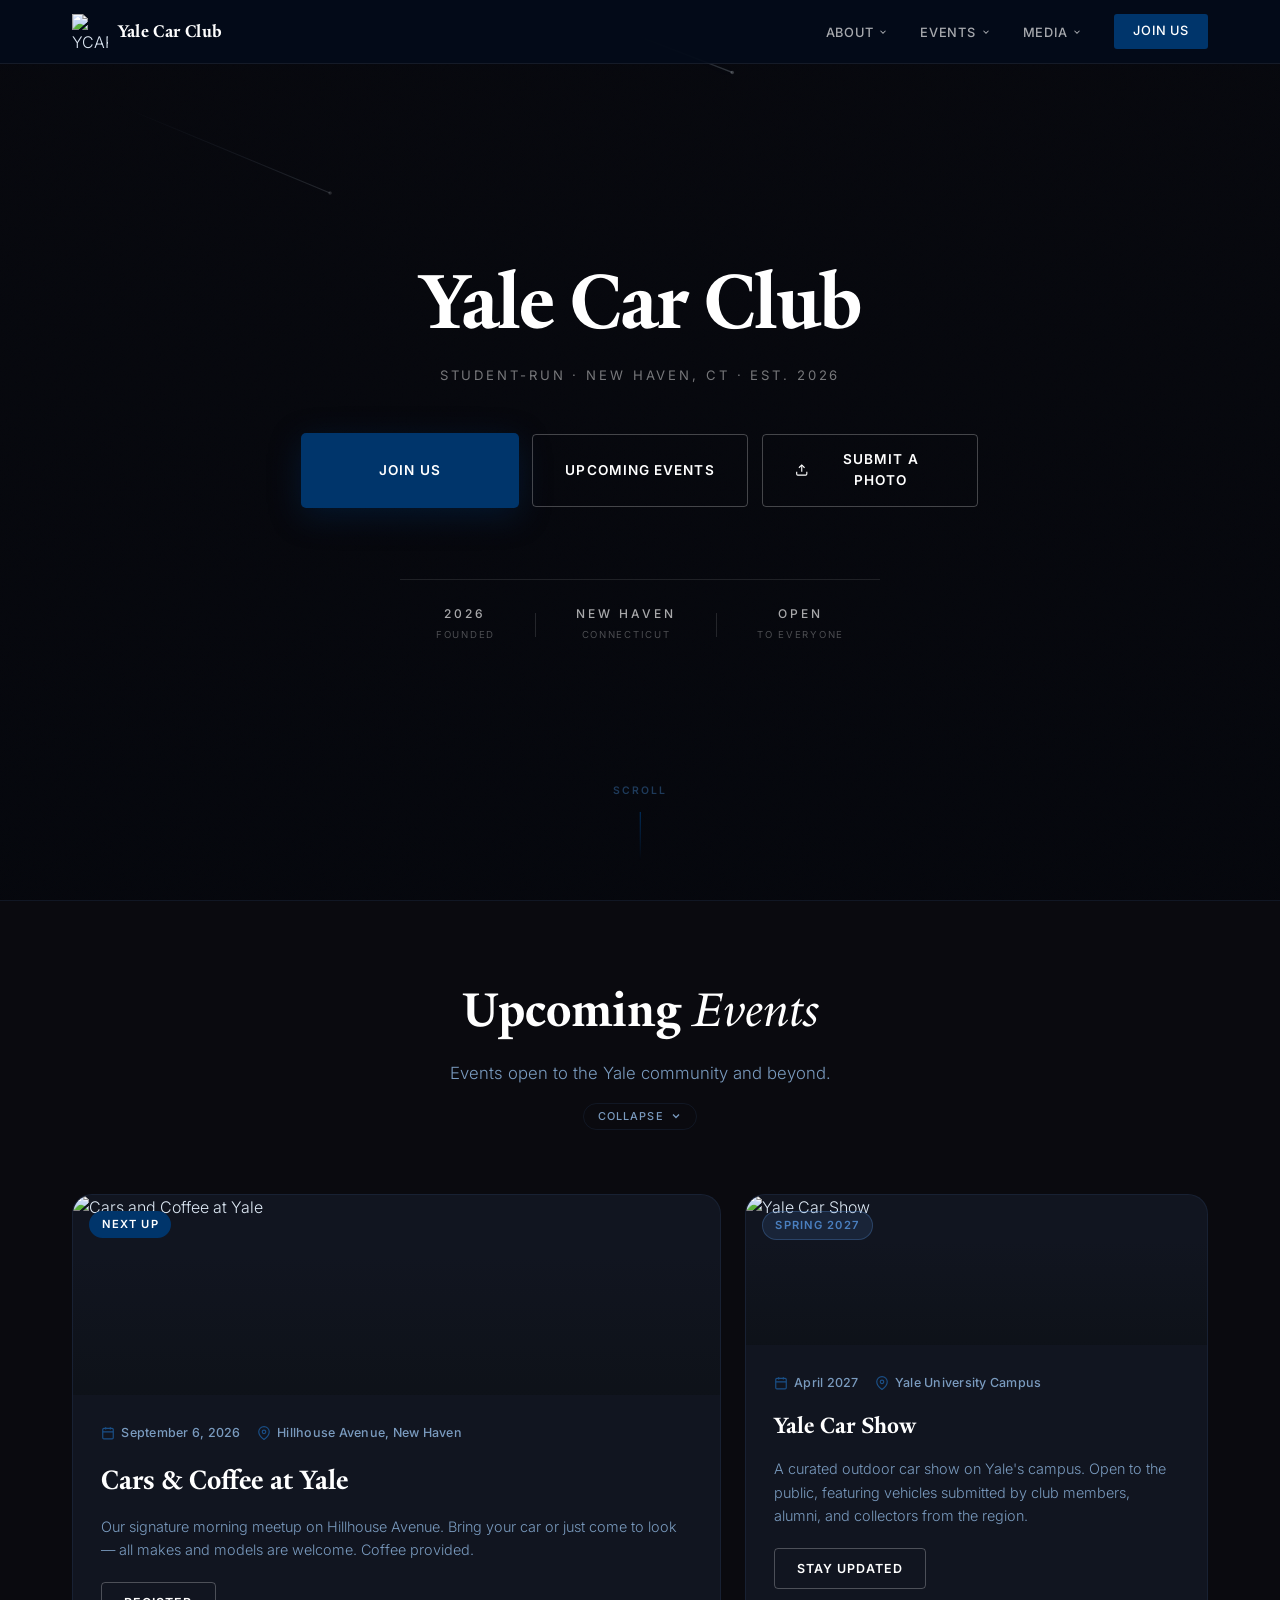
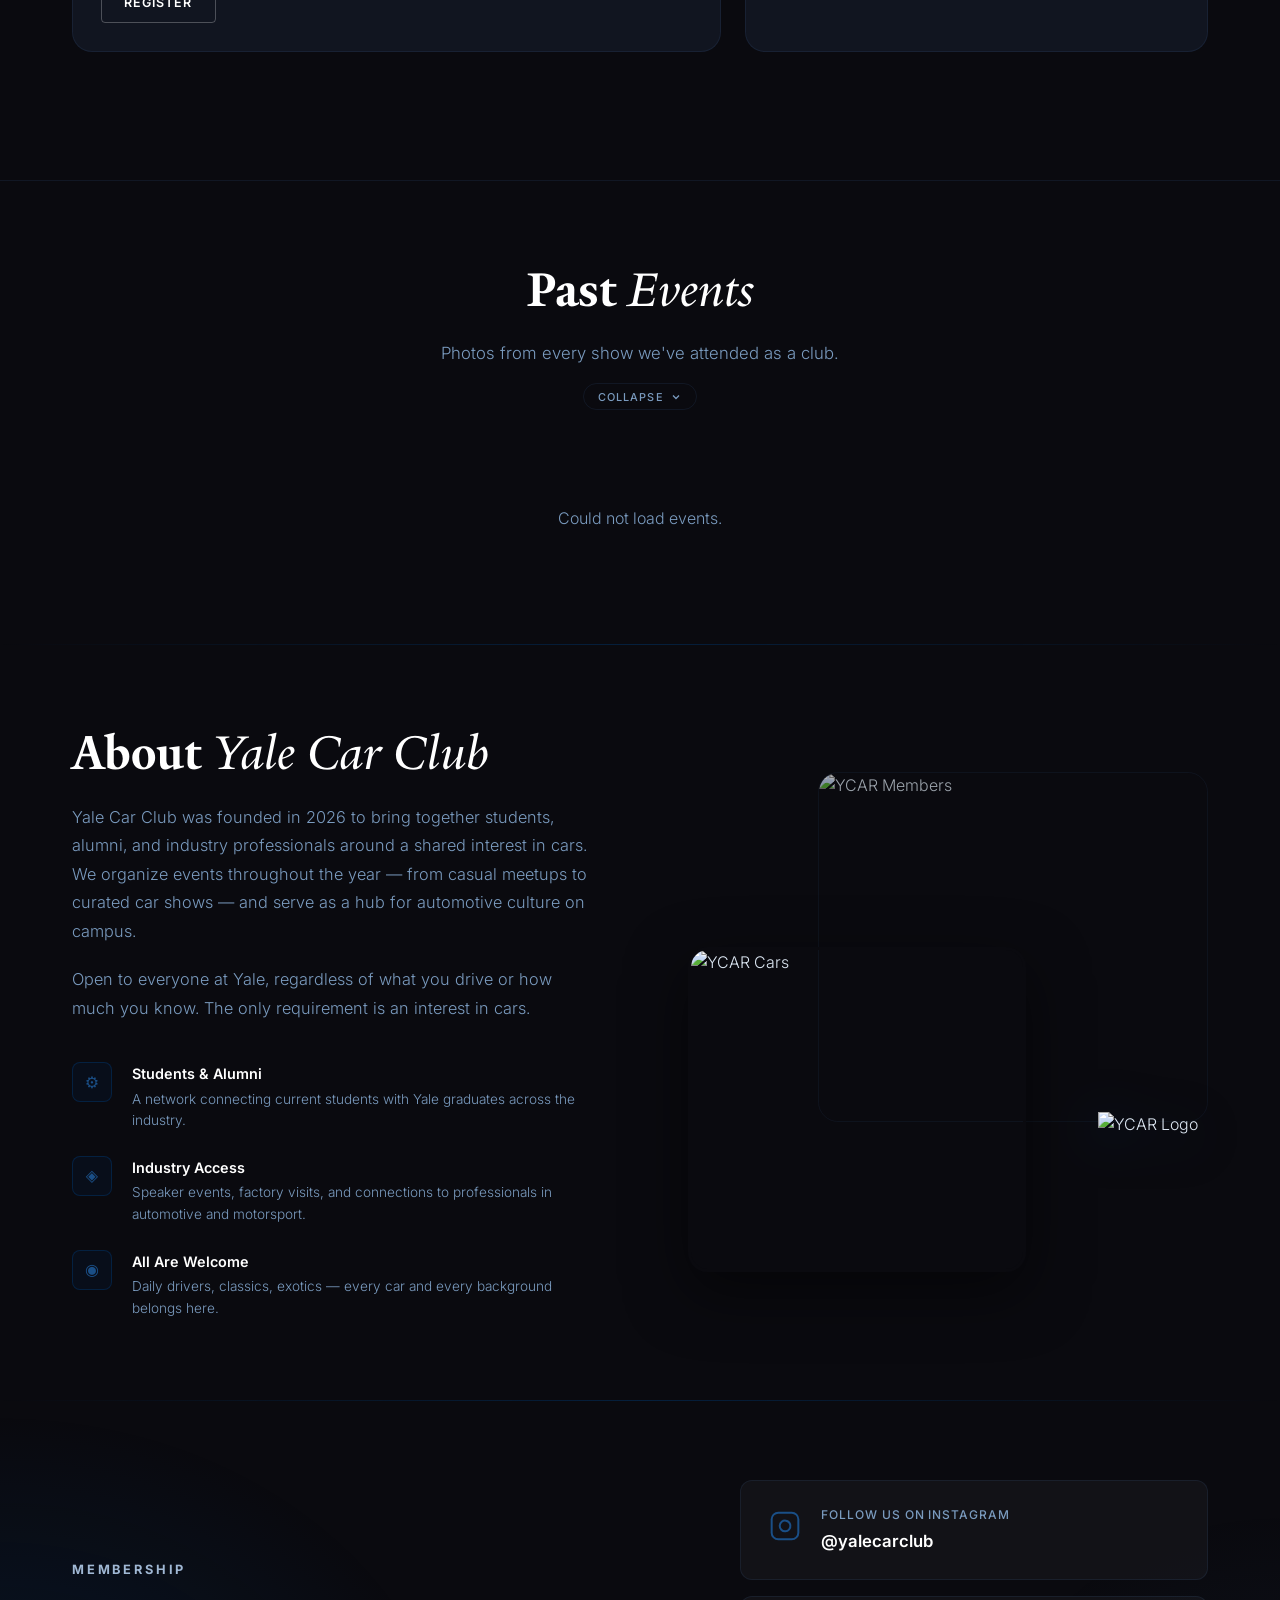
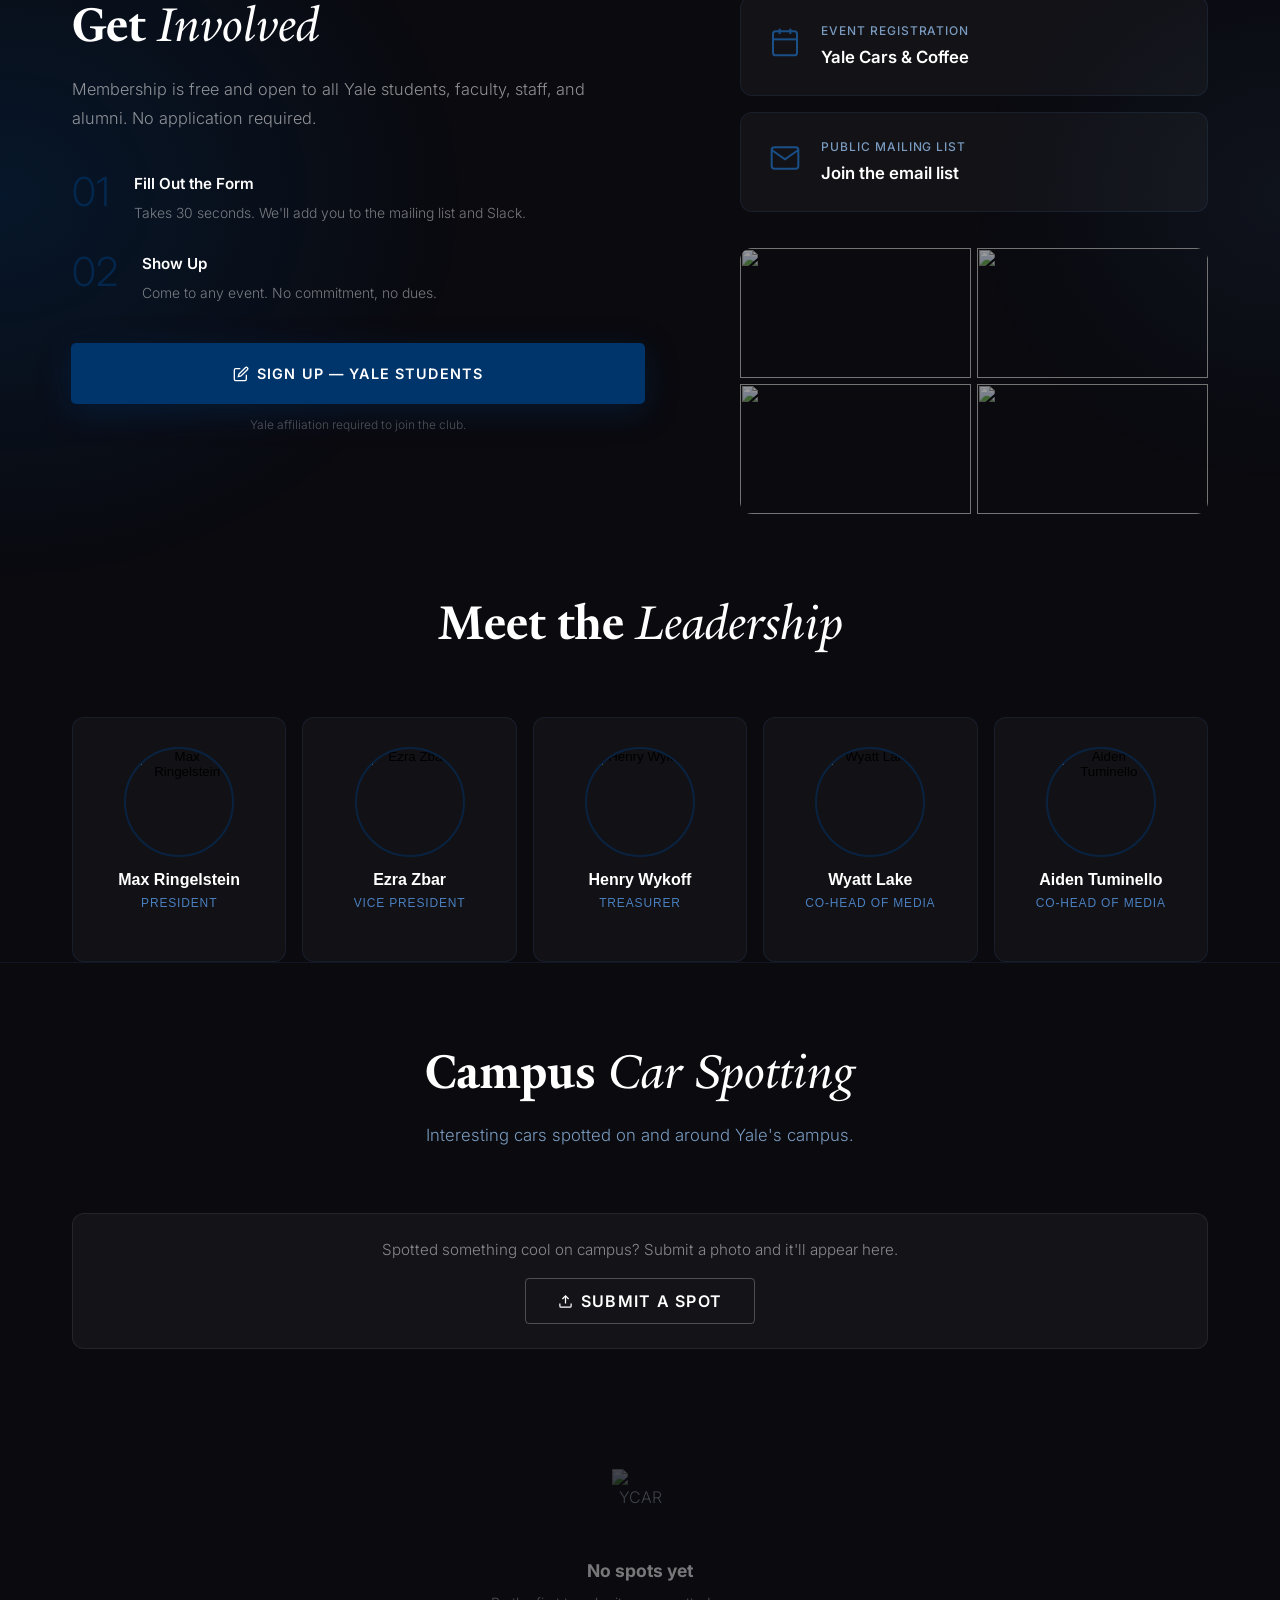
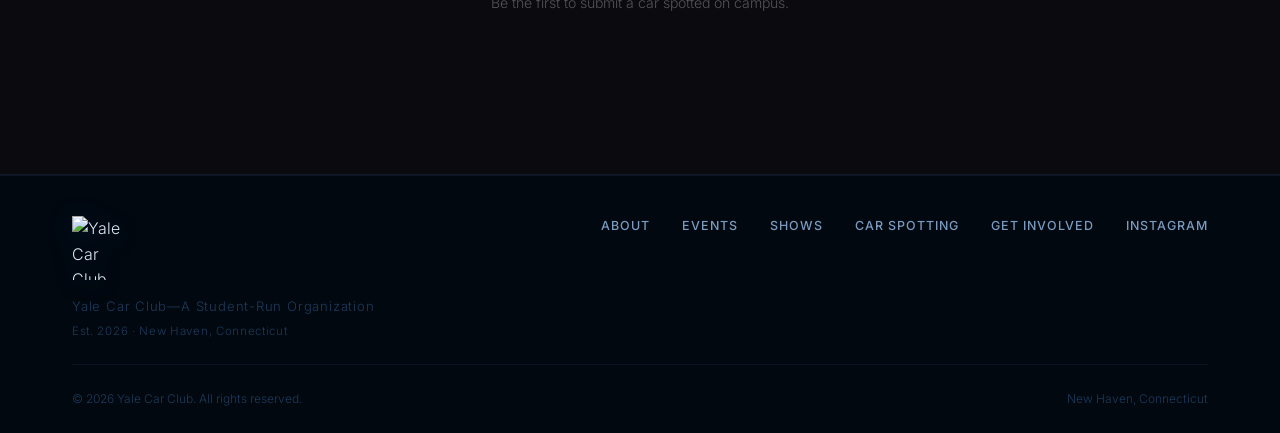
==== commit ba16c49b: "Restructure layout, leadership hover, and nav polish - Reorder page sections: Events → Past Events →" ====
--- a/index.html
+++ b/index.html
@@ -225,8 +225,7 @@
     <div class="container">
       <div class="about-inner">
         <div class="about-text reveal-left">
-          <div class="section-label reveal">About Yale Car Club—A Student-Run Organization</div>
-          <h2 class="section-title reveal">About <em>YCAR</em></h2>
+          <h2 class="section-title reveal">About <em>Yale Car Club</em></h2>
           <p class="about-body reveal">
             Yale Car Club was founded in 2026 to bring together students, alumni, and industry professionals around a shared interest in cars. We organize events throughout the year — from casual meetups to curated car shows — and serve as a hub for automotive culture on campus.
           </p>
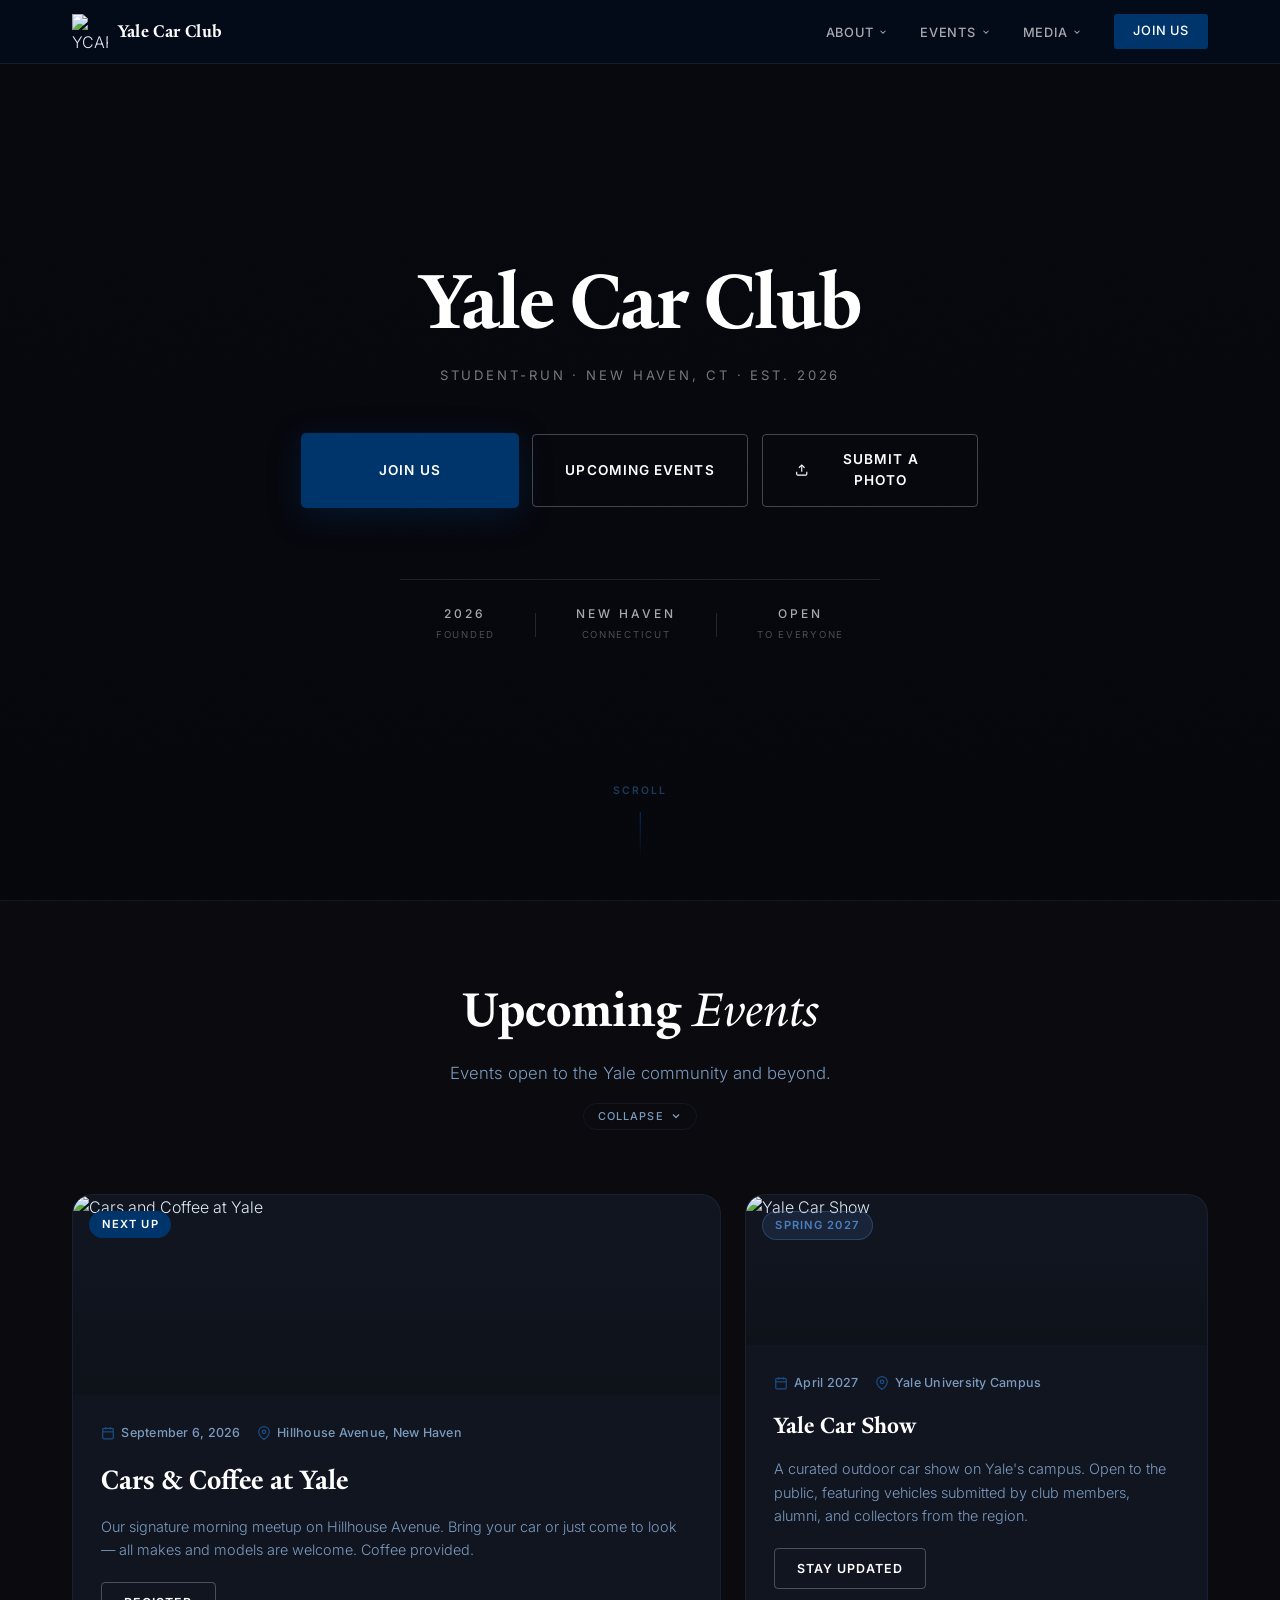
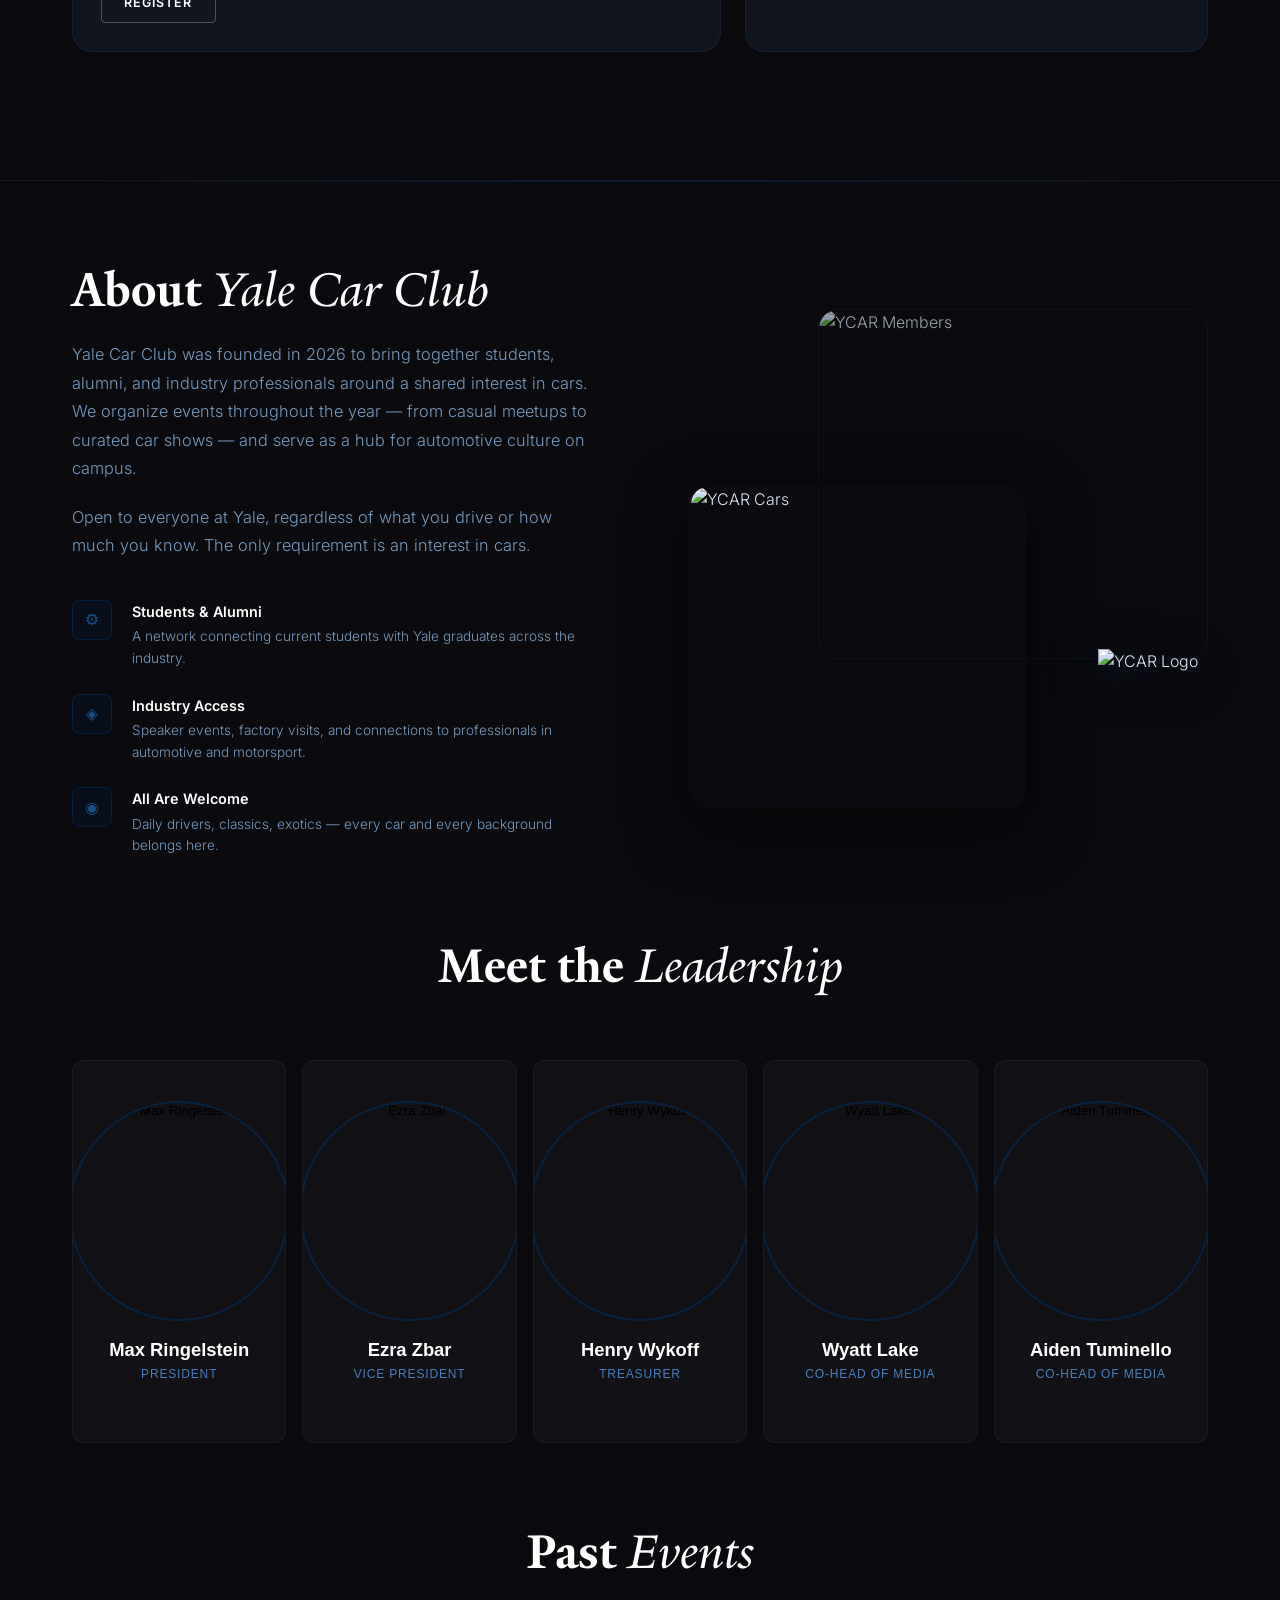
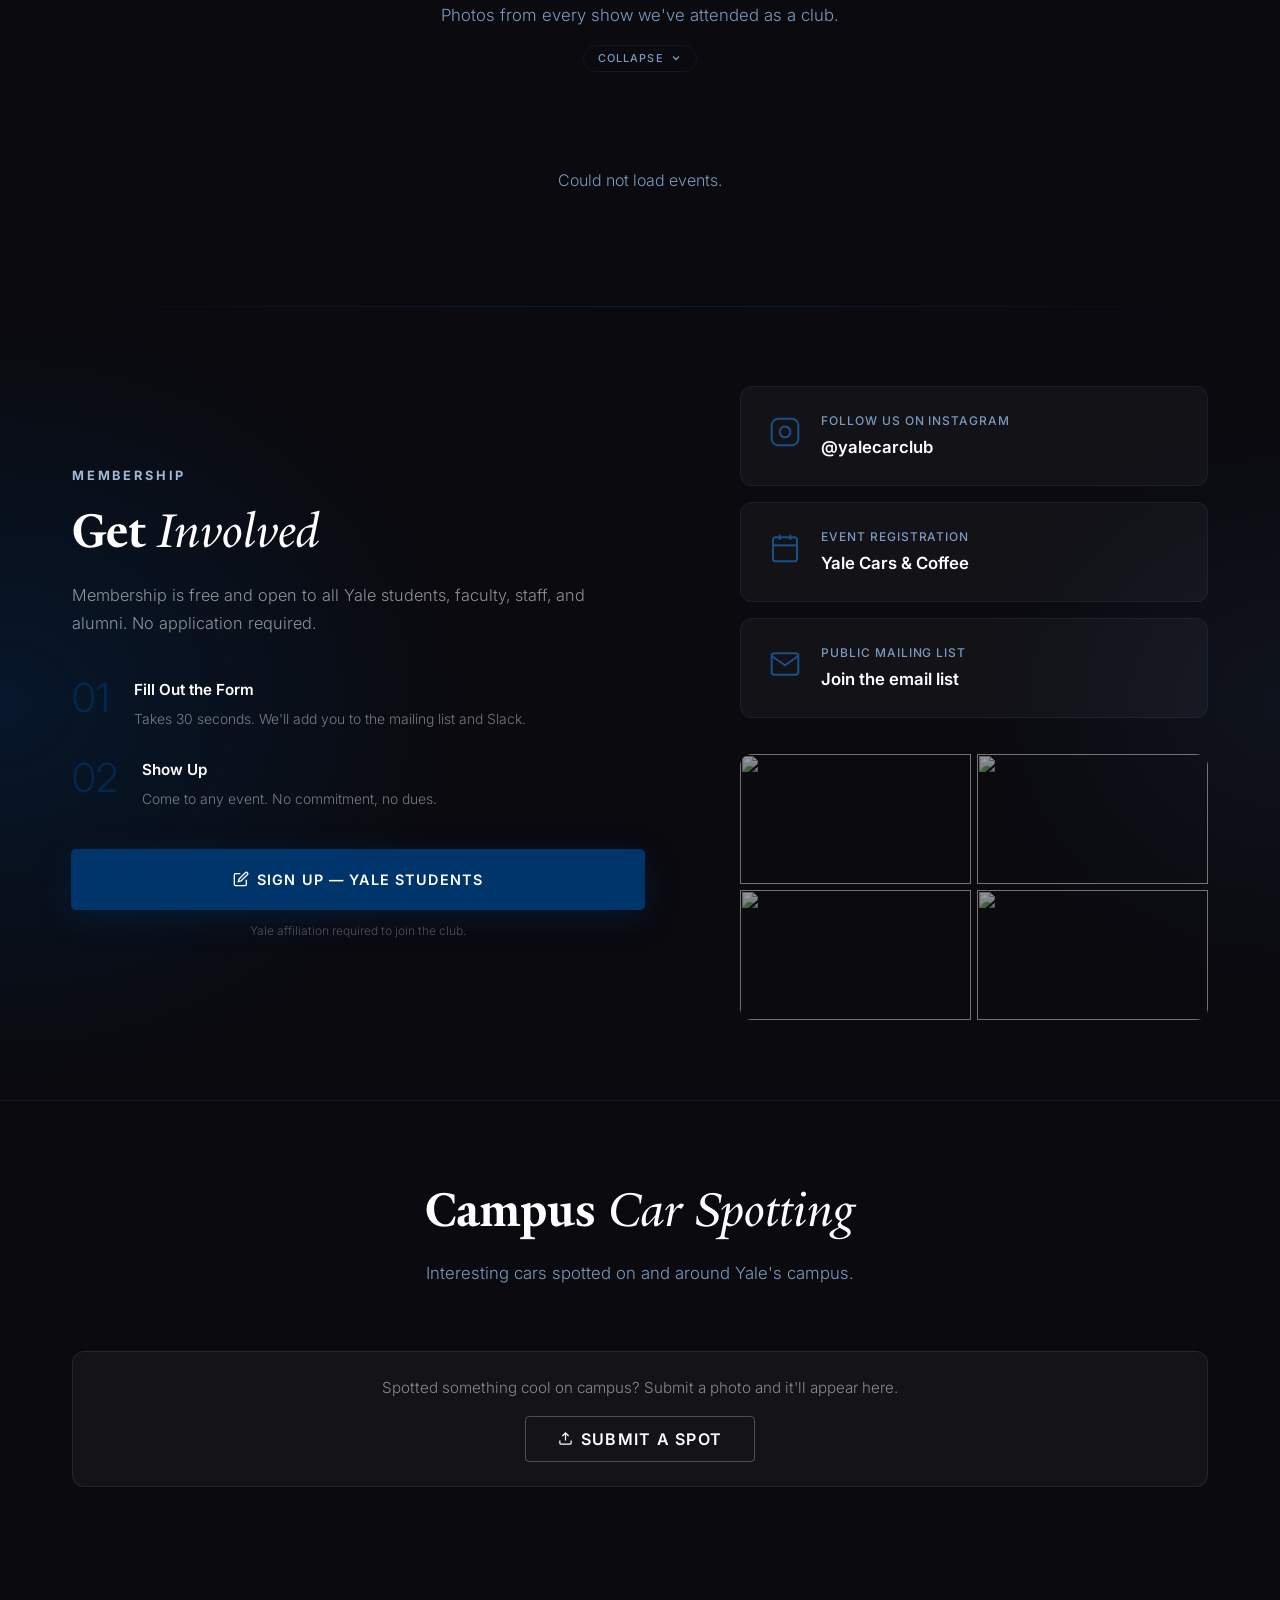
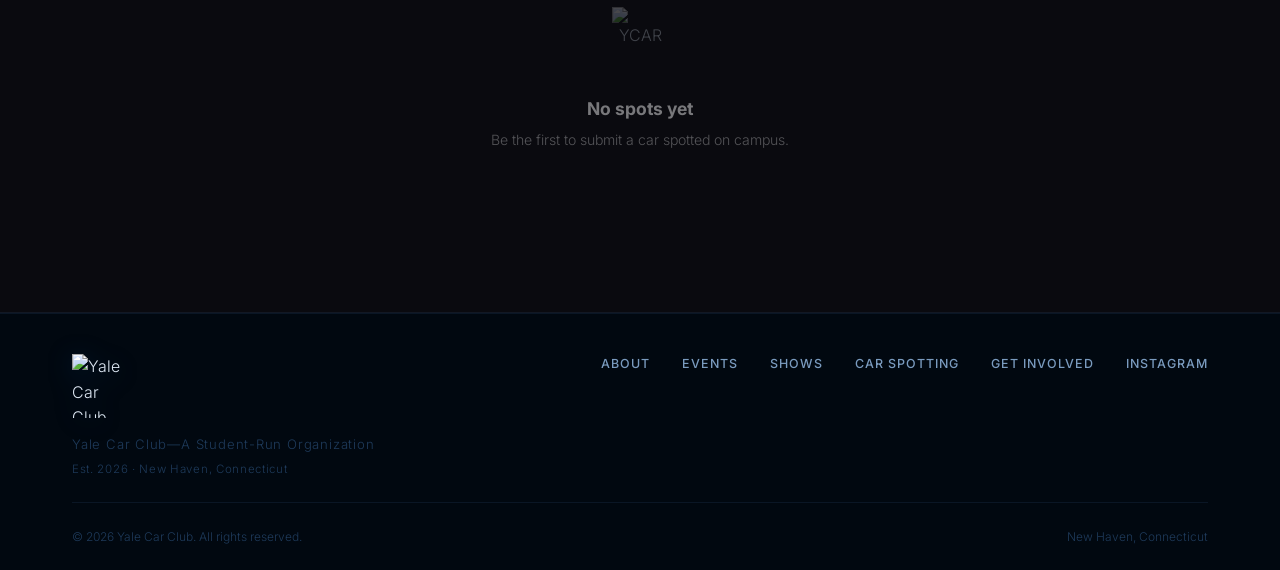
==== commit ce2b06ab: "Reorder sections: Upcoming → About → Leadership → Past Events → Get Involved → Campus Cars Co-Author" ====
--- a/index.html
+++ b/index.html
@@ -197,25 +197,6 @@
           </div>
         </div>
       </div>
-      </div></div>
-    </div>
-  </section>
-
-  <!-- ── SHOW COVERAGE ───────────────────────────────────── -->
-  <section class="shows" id="shows">
-    <div class="container">
-      <div class="section-header reveal">
-        <h2 class="section-title">Past <em>Events</em></h2>
-        <p class="section-subtitle">Photos from every show we've attended as a club.</p>
-        <button class="section-collapse-btn" aria-expanded="true" data-target="shows-body">
-          <span class="collapse-label">Collapse</span>
-          <svg width="12" height="12" viewBox="0 0 24 24" fill="none" stroke="currentColor" stroke-width="2.5"><polyline points="6 9 12 15 18 9"/></svg>
-        </button>
-      </div>
-      <div class="section-body" id="shows-body"><div class="section-body-inner">
-        <div id="shows-dynamic">
-          <div class="campus-loading"><span class="campus-spinner"></span></div>
-        </div>
       </div></div>
     </div>
   </section>
@@ -270,6 +251,147 @@
 
   </section>
 
+  <!-- ── LEADERSHIP ────────────────────────────────────────── -->
+  <section class="leadership-section" id="leadership">
+    <div class="container">
+      <div class="section-header reveal">
+        <h2 class="section-title">Meet the <em>Leadership</em></h2>
+      </div>
+      <div class="leader-mini-grid reveal">
+
+        <div class="leader-mini-card">
+          <button class="leader-mini-toggle" aria-expanded="false">
+            <div class="leader-mini-photo">
+              <img src="https://res.cloudinary.com/ddud73mxv/image/upload/q_auto,f_auto,w_1200/president_photo_ssprkz" alt="Max Ringelstein" loading="lazy" />
+            </div>
+            <div class="leader-mini-info">
+              <span class="leader-mini-name">Max Ringelstein</span>
+              <span class="leader-mini-role">President</span>
+            </div>
+            <svg class="leader-mini-chevron" width="14" height="14" viewBox="0 0 24 24" fill="none" stroke="currentColor" stroke-width="2.5"><polyline points="6 9 12 15 18 9"/></svg>
+          </button>
+          <div class="leader-mini-bio">
+            <div class="leader-mini-bio-inner">
+              <div class="bio-item"><span class="bio-label">From</span><span class="bio-val">Moultonborough, NH</span></div>
+              <div class="bio-item"><span class="bio-label">Major</span><span class="bio-val">Computer Science &amp; Economics</span></div>
+              <div class="bio-item"><span class="bio-label">College</span><span class="bio-val">Silliman '28</span></div>
+              <div class="bio-item"><span class="bio-label">Dream Car</span><span class="bio-val">McLaren Senna GTR</span></div>
+              <div class="bio-item"><span class="bio-label">Fun Fact</span><span class="bio-val">Saw the Lamborghini Revuelto unveiling in Boston</span></div>
+            </div>
+          </div>
+        </div>
+
+        <div class="leader-mini-card">
+          <button class="leader-mini-toggle" aria-expanded="false">
+            <div class="leader-mini-photo">
+              <img src="https://res.cloudinary.com/ddud73mxv/image/upload/q_auto,f_auto,w_1200/vice_president_photo_xmk9tx" alt="Ezra Zbar" loading="lazy" />
+            </div>
+            <div class="leader-mini-info">
+              <span class="leader-mini-name">Ezra Zbar</span>
+              <span class="leader-mini-role">Vice President</span>
+            </div>
+            <svg class="leader-mini-chevron" width="14" height="14" viewBox="0 0 24 24" fill="none" stroke="currentColor" stroke-width="2.5"><polyline points="6 9 12 15 18 9"/></svg>
+          </button>
+          <div class="leader-mini-bio">
+            <div class="leader-mini-bio-inner">
+              <div class="bio-item"><span class="bio-label">From</span><span class="bio-val">New York City</span></div>
+              <div class="bio-item"><span class="bio-label">Major</span><span class="bio-val">Mechanical Engineering</span></div>
+              <div class="bio-item"><span class="bio-label">College</span><span class="bio-val">JE '28</span></div>
+              <div class="bio-item"><span class="bio-label">Dream Car</span><span class="bio-val">Mazda RX-7 FD</span></div>
+              <div class="bio-item"><span class="bio-label">Fun Fact</span><span class="bio-val">Was once tricked into believing Yale already had a car club called the Yale Automotive Appreciation Society</span></div>
+            </div>
+          </div>
+        </div>
+
+        <div class="leader-mini-card">
+          <button class="leader-mini-toggle" aria-expanded="false">
+            <div class="leader-mini-photo">
+              <img src="https://res.cloudinary.com/ddud73mxv/image/upload/q_auto,f_auto,w_1200/treasurer_photo_bxqutl" alt="Henry Wykoff" loading="lazy" />
+            </div>
+            <div class="leader-mini-info">
+              <span class="leader-mini-name">Henry Wykoff</span>
+              <span class="leader-mini-role">Treasurer</span>
+            </div>
+            <svg class="leader-mini-chevron" width="14" height="14" viewBox="0 0 24 24" fill="none" stroke="currentColor" stroke-width="2.5"><polyline points="6 9 12 15 18 9"/></svg>
+          </button>
+          <div class="leader-mini-bio">
+            <div class="leader-mini-bio-inner">
+              <div class="bio-item"><span class="bio-label">From</span><span class="bio-val">Nashville, Tennessee</span></div>
+              <div class="bio-item"><span class="bio-label">Major</span><span class="bio-val">Intensive Physics &amp; Math</span></div>
+              <div class="bio-item"><span class="bio-label">College</span><span class="bio-val">Silliman '28</span></div>
+              <div class="bio-item"><span class="bio-label">Dream Car</span><span class="bio-val">Lamborghini Countach</span></div>
+              <div class="bio-item"><span class="bio-label">Fun Fact</span><span class="bio-val">Builds rockets in his free time</span></div>
+            </div>
+          </div>
+        </div>
+
+        <div class="leader-mini-card">
+          <button class="leader-mini-toggle" aria-expanded="false">
+            <div class="leader-mini-photo">
+              <img src="https://res.cloudinary.com/ddud73mxv/image/upload/q_auto,f_auto,w_1200/media1_photo_wwf5ru" alt="Wyatt Lake" loading="lazy" />
+            </div>
+            <div class="leader-mini-info">
+              <span class="leader-mini-name">Wyatt Lake</span>
+              <span class="leader-mini-role">Co-Head of Media</span>
+            </div>
+            <svg class="leader-mini-chevron" width="14" height="14" viewBox="0 0 24 24" fill="none" stroke="currentColor" stroke-width="2.5"><polyline points="6 9 12 15 18 9"/></svg>
+          </button>
+          <div class="leader-mini-bio">
+            <div class="leader-mini-bio-inner">
+              <div class="bio-item"><span class="bio-label">From</span><span class="bio-val">Hanover, NH</span></div>
+              <div class="bio-item"><span class="bio-label">Major</span><span class="bio-val">Mechanical Engineering &amp; Economics</span></div>
+              <div class="bio-item"><span class="bio-label">College</span><span class="bio-val">Pierson '28</span></div>
+              <div class="bio-item"><span class="bio-label">Dream Car</span><span class="bio-val">Porsche 911 Turbo</span></div>
+              <div class="bio-item"><span class="bio-label">Fun Fact</span><span class="bio-val">The Yale Sandwich Guy</span></div>
+            </div>
+          </div>
+        </div>
+
+        <div class="leader-mini-card">
+          <button class="leader-mini-toggle" aria-expanded="false">
+            <div class="leader-mini-photo">
+              <img src="https://res.cloudinary.com/ddud73mxv/image/upload/q_auto,f_auto,w_1200/media2_photo_jguhuj" alt="Aiden Tuminello" loading="lazy" />
+            </div>
+            <div class="leader-mini-info">
+              <span class="leader-mini-name">Aiden Tuminello</span>
+              <span class="leader-mini-role">Co-Head of Media</span>
+            </div>
+            <svg class="leader-mini-chevron" width="14" height="14" viewBox="0 0 24 24" fill="none" stroke="currentColor" stroke-width="2.5"><polyline points="6 9 12 15 18 9"/></svg>
+          </button>
+          <div class="leader-mini-bio">
+            <div class="leader-mini-bio-inner">
+              <div class="bio-item"><span class="bio-label">From</span><span class="bio-val">Phoenix, AZ</span></div>
+              <div class="bio-item"><span class="bio-label">Major</span><span class="bio-val">Architecture &amp; Mechanical Engineering</span></div>
+              <div class="bio-item"><span class="bio-label">College</span><span class="bio-val">Berkeley '28</span></div>
+              <div class="bio-item"><span class="bio-label">Dream Car</span><span class="bio-val">Porsche 911 Turbo S</span></div>
+              <div class="bio-item"><span class="bio-label">Fun Fact</span><span class="bio-val">Went to Austin to watch the F1 race — big Ferrari fan</span></div>
+            </div>
+          </div>
+        </div>
+
+      </div>
+    </div>
+  </section>
+
+  <!-- ── SHOW COVERAGE ───────────────────────────────────── -->
+  <section class="shows" id="shows">
+    <div class="container">
+      <div class="section-header reveal">
+        <h2 class="section-title">Past <em>Events</em></h2>
+        <p class="section-subtitle">Photos from every show we've attended as a club.</p>
+        <button class="section-collapse-btn" aria-expanded="true" data-target="shows-body">
+          <span class="collapse-label">Collapse</span>
+          <svg width="12" height="12" viewBox="0 0 24 24" fill="none" stroke="currentColor" stroke-width="2.5"><polyline points="6 9 12 15 18 9"/></svg>
+        </button>
+      </div>
+      <div class="section-body" id="shows-body"><div class="section-body-inner">
+        <div id="shows-dynamic">
+          <div class="campus-loading"><span class="campus-spinner"></span></div>
+        </div>
+      </div></div>
+    </div>
+  </section>
+
   <!-- ── GET INVOLVED ─────────────────────────────────────── -->
   <section class="join" id="join">
     <div class="join-bg"></div>
@@ -356,128 +478,6 @@
     </div>
   </section>
 
-  <!-- ── LEADERSHIP ────────────────────────────────────────── -->
-  <section class="leadership-section" id="leadership">
-    <div class="container">
-      <div class="section-header reveal">
-        <h2 class="section-title">Meet the <em>Leadership</em></h2>
-      </div>
-      <div class="leader-mini-grid reveal">
-
-        <div class="leader-mini-card">
-          <button class="leader-mini-toggle" aria-expanded="false">
-            <div class="leader-mini-photo">
-              <img src="https://res.cloudinary.com/ddud73mxv/image/upload/q_auto,f_auto,w_1200/president_photo_ssprkz" alt="Max Ringelstein" loading="lazy" />
-            </div>
-            <div class="leader-mini-info">
-              <span class="leader-mini-name">Max Ringelstein</span>
-              <span class="leader-mini-role">President</span>
-            </div>
-            <svg class="leader-mini-chevron" width="14" height="14" viewBox="0 0 24 24" fill="none" stroke="currentColor" stroke-width="2.5"><polyline points="6 9 12 15 18 9"/></svg>
-          </button>
-          <div class="leader-mini-bio">
-            <div class="leader-mini-bio-inner">
-              <div class="bio-item"><span class="bio-label">From</span><span class="bio-val">Moultonborough, NH</span></div>
-              <div class="bio-item"><span class="bio-label">Major</span><span class="bio-val">Computer Science &amp; Economics</span></div>
-              <div class="bio-item"><span class="bio-label">College</span><span class="bio-val">Silliman '28</span></div>
-              <div class="bio-item"><span class="bio-label">Dream Car</span><span class="bio-val">McLaren Senna GTR</span></div>
-              <div class="bio-item"><span class="bio-label">Fun Fact</span><span class="bio-val">Saw the Lamborghini Revuelto unveiling in Boston</span></div>
-            </div>
-          </div>
-        </div>
-
-        <div class="leader-mini-card">
-          <button class="leader-mini-toggle" aria-expanded="false">
-            <div class="leader-mini-photo">
-              <img src="https://res.cloudinary.com/ddud73mxv/image/upload/q_auto,f_auto,w_1200/vice_president_photo_xmk9tx" alt="Ezra Zbar" loading="lazy" />
-            </div>
-            <div class="leader-mini-info">
-              <span class="leader-mini-name">Ezra Zbar</span>
-              <span class="leader-mini-role">Vice President</span>
-            </div>
-            <svg class="leader-mini-chevron" width="14" height="14" viewBox="0 0 24 24" fill="none" stroke="currentColor" stroke-width="2.5"><polyline points="6 9 12 15 18 9"/></svg>
-          </button>
-          <div class="leader-mini-bio">
-            <div class="leader-mini-bio-inner">
-              <div class="bio-item"><span class="bio-label">From</span><span class="bio-val">New York City</span></div>
-              <div class="bio-item"><span class="bio-label">Major</span><span class="bio-val">Mechanical Engineering</span></div>
-              <div class="bio-item"><span class="bio-label">College</span><span class="bio-val">JE '28</span></div>
-              <div class="bio-item"><span class="bio-label">Dream Car</span><span class="bio-val">Mazda RX-7 FD</span></div>
-              <div class="bio-item"><span class="bio-label">Fun Fact</span><span class="bio-val">Was once tricked into believing Yale already had a car club called the Yale Automotive Appreciation Society</span></div>
-            </div>
-          </div>
-        </div>
-
-        <div class="leader-mini-card">
-          <button class="leader-mini-toggle" aria-expanded="false">
-            <div class="leader-mini-photo">
-              <img src="https://res.cloudinary.com/ddud73mxv/image/upload/q_auto,f_auto,w_1200/treasurer_photo_bxqutl" alt="Henry Wykoff" loading="lazy" />
-            </div>
-            <div class="leader-mini-info">
-              <span class="leader-mini-name">Henry Wykoff</span>
-              <span class="leader-mini-role">Treasurer</span>
-            </div>
-            <svg class="leader-mini-chevron" width="14" height="14" viewBox="0 0 24 24" fill="none" stroke="currentColor" stroke-width="2.5"><polyline points="6 9 12 15 18 9"/></svg>
-          </button>
-          <div class="leader-mini-bio">
-            <div class="leader-mini-bio-inner">
-              <div class="bio-item"><span class="bio-label">From</span><span class="bio-val">Nashville, Tennessee</span></div>
-              <div class="bio-item"><span class="bio-label">Major</span><span class="bio-val">Intensive Physics &amp; Math</span></div>
-              <div class="bio-item"><span class="bio-label">College</span><span class="bio-val">Silliman '28</span></div>
-              <div class="bio-item"><span class="bio-label">Dream Car</span><span class="bio-val">Lamborghini Countach</span></div>
-              <div class="bio-item"><span class="bio-label">Fun Fact</span><span class="bio-val">Builds rockets in his free time</span></div>
-            </div>
-          </div>
-        </div>
-
-        <div class="leader-mini-card">
-          <button class="leader-mini-toggle" aria-expanded="false">
-            <div class="leader-mini-photo">
-              <img src="https://res.cloudinary.com/ddud73mxv/image/upload/q_auto,f_auto,w_1200/media1_photo_wwf5ru" alt="Wyatt Lake" loading="lazy" />
-            </div>
-            <div class="leader-mini-info">
-              <span class="leader-mini-name">Wyatt Lake</span>
-              <span class="leader-mini-role">Co-Head of Media</span>
-            </div>
-            <svg class="leader-mini-chevron" width="14" height="14" viewBox="0 0 24 24" fill="none" stroke="currentColor" stroke-width="2.5"><polyline points="6 9 12 15 18 9"/></svg>
-          </button>
-          <div class="leader-mini-bio">
-            <div class="leader-mini-bio-inner">
-              <div class="bio-item"><span class="bio-label">From</span><span class="bio-val">Hanover, NH</span></div>
-              <div class="bio-item"><span class="bio-label">Major</span><span class="bio-val">Mechanical Engineering &amp; Economics</span></div>
-              <div class="bio-item"><span class="bio-label">College</span><span class="bio-val">Pierson '28</span></div>
-              <div class="bio-item"><span class="bio-label">Dream Car</span><span class="bio-val">Porsche 911 Turbo</span></div>
-              <div class="bio-item"><span class="bio-label">Fun Fact</span><span class="bio-val">The Yale Sandwich Guy</span></div>
-            </div>
-          </div>
-        </div>
-
-        <div class="leader-mini-card">
-          <button class="leader-mini-toggle" aria-expanded="false">
-            <div class="leader-mini-photo">
-              <img src="https://res.cloudinary.com/ddud73mxv/image/upload/q_auto,f_auto,w_1200/media2_photo_jguhuj" alt="Aiden Tuminello" loading="lazy" />
-            </div>
-            <div class="leader-mini-info">
-              <span class="leader-mini-name">Aiden Tuminello</span>
-              <span class="leader-mini-role">Co-Head of Media</span>
-            </div>
-            <svg class="leader-mini-chevron" width="14" height="14" viewBox="0 0 24 24" fill="none" stroke="currentColor" stroke-width="2.5"><polyline points="6 9 12 15 18 9"/></svg>
-          </button>
-          <div class="leader-mini-bio">
-            <div class="leader-mini-bio-inner">
-              <div class="bio-item"><span class="bio-label">From</span><span class="bio-val">Phoenix, AZ</span></div>
-              <div class="bio-item"><span class="bio-label">Major</span><span class="bio-val">Architecture &amp; Mechanical Engineering</span></div>
-              <div class="bio-item"><span class="bio-label">College</span><span class="bio-val">Berkeley '28</span></div>
-              <div class="bio-item"><span class="bio-label">Dream Car</span><span class="bio-val">Porsche 911 Turbo S</span></div>
-              <div class="bio-item"><span class="bio-label">Fun Fact</span><span class="bio-val">Went to Austin to watch the F1 race — big Ferrari fan</span></div>
-            </div>
-          </div>
-        </div>
-
-      </div>
-    </div>
-  </section>
-
   <!-- ── CAMPUS CAR SPOTTING ─────────────────────────────── -->
   <section class="campus-spots" id="campus-spots">
     <div class="container">
--- a/styles.css
+++ b/styles.css
@@ -56,7 +56,7 @@
 
 /* ── RESET ──────────────────────────────────────────────── */
 *, *::before, *::after { box-sizing: border-box; margin: 0; padding: 0; }
-html { scroll-behavior: smooth; font-size: 16px; overscroll-behavior: none; overflow-anchor: none; }
+html { scroll-behavior: smooth; font-size: 16px; overscroll-behavior: none; overflow-anchor: none; overflow-x: hidden; }
 section[id] { scroll-margin-top: 72px; }
 body {
   background: var(--bg);
@@ -1356,17 +1356,17 @@
   flex-direction: column;
   align-items: center;
   width: 100%;
-  padding: 1.8rem 1.2rem 1.4rem;
+  padding: 2.5rem 1.8rem 2rem;
   background: none;
   border: none;
   cursor: pointer;
   text-align: center;
-  gap: 0.85rem;
+  gap: 1.1rem;
 }
 
 .leader-mini-photo {
-  width: 110px;
-  height: 110px;
+  width: 220px;
+  height: 220px;
   border-radius: 50%;
   overflow: hidden;
   border: 2px solid var(--border-blue);
@@ -1389,7 +1389,7 @@
   gap: 0.2rem;
 }
 .leader-mini-name {
-  font-size: 1rem;
+  font-size: 1.15rem;
   font-weight: 600;
   color: var(--white);
   line-height: 1.2;
@@ -1635,7 +1635,7 @@
 /* ── RESPONSIVE ─────────────────────────────────────────── */
 @media (max-width: 1024px) {
   .leader-mini-grid { grid-template-columns: repeat(3, 1fr); }
-  .leader-mini-photo { width: 90px; height: 90px; }
+  .leader-mini-photo { width: 180px; height: 180px; }
   .leader-card { flex: 0 1 280px; }
   .about-inner { gap: 4rem; }
   .events-grid { grid-template-columns: 1fr; }
@@ -1651,9 +1651,26 @@
 
 @media (max-width: 768px) {
   .leader-mini-grid { grid-template-columns: repeat(2, 1fr); }
-  .leader-mini-photo { width: 84px; height: 84px; }
-  .leader-mini-toggle { padding: 1.2rem 0.75rem 0.9rem; }
-  .show-mini-strip img { height: 120px; }
+  .leader-mini-photo { width: 168px; height: 168px; }
+  .leader-mini-toggle { padding: 1.6rem 1rem 1.2rem; }
+  .show-mini-strip {
+    display: flex;
+    overflow-x: auto;
+    overflow-y: hidden;
+    scroll-snap-type: x mandatory;
+    -webkit-overflow-scrolling: touch;
+    scrollbar-width: none;
+    gap: 8px;
+    max-width: 100%;
+  }
+  .show-mini-strip::-webkit-scrollbar { display: none; }
+  .show-mini-strip img {
+    flex-shrink: 0;
+    width: 75%;
+    height: 200px;
+    scroll-snap-align: start;
+    border-radius: 8px;
+  }
   .hero-stats {
     gap: 1.25rem;
     padding: 1.25rem 1.75rem;
@@ -1690,15 +1707,41 @@
   .show-thumbs { grid-template-rows: none; grid-template-columns: repeat(3, 1fr); height: 110px; }
   .show-full-grid { grid-template-columns: repeat(2, 1fr); }
   .campus-placeholder { grid-template-columns: 1fr; }
+  .show-mini-strip img:hover { transform: none; }
 }
 
 @media (max-width: 480px) {
   .leader-card { flex: 0 0 100%; }
   .container { padding: 0 1.25rem; }
-  .hero-title { font-size: clamp(3rem, 12vw, 5rem); }
   .about, .events, .leadership, .join, .gallery { padding: 5rem 0; }
   .travel-grid { grid-template-columns: 1fr; }
   .gallery-grid { grid-template-columns: 1fr 1fr; grid-auto-rows: 150px; }
+
+  /* ── HERO: push title down, make it bigger ── */
+  .hero { align-items: flex-start; }
+  .hero-content {
+    padding: 26vh 1.5rem 0;
+    width: 100%;
+    max-width: 100%;
+  }
+  .hero-title {
+    font-size: clamp(2.4rem, 11.5vw, 3.5rem);
+    margin-bottom: 0.6rem;
+    letter-spacing: -0.01em;
+  }
+  .hero-sub {
+    font-size: 0.6rem;
+    letter-spacing: 0.14em;
+    margin-bottom: 1.75rem;
+  }
+  .hero-actions {
+    margin-bottom: 2.25rem;
+    gap: 0.65rem;
+  }
+  .hero-stats {
+    gap: 1.5rem;
+    padding-top: 1.25rem;
+  }
 }
 
 /* ── LIGHTBOX ───────────────────────────────────────────── */
@@ -1752,6 +1795,43 @@
   z-index: 1;
 }
 .lightbox-close:hover { background: rgba(255,255,255,0.16); color: var(--white); }
+
+.lightbox-prev,
+.lightbox-next {
+  position: fixed;
+  top: 50%;
+  transform: translateY(-50%);
+  width: 52px;
+  height: 52px;
+  border-radius: 50%;
+  background: rgba(255,255,255,0.08);
+  border: 1px solid rgba(255,255,255,0.14);
+  display: flex;
+  align-items: center;
+  justify-content: center;
+  font-size: 2rem;
+  line-height: 1;
+  color: rgba(255,255,255,0.8);
+  cursor: pointer;
+  transition: background 0.2s ease, color 0.2s ease, opacity 0.2s ease;
+  z-index: 1;
+  pointer-events: auto;
+}
+.lightbox-prev { left: 1.5rem; }
+.lightbox-next { right: 1.5rem; }
+.lightbox-prev:hover,
+.lightbox-next:hover { background: rgba(255,255,255,0.18); color: var(--white); }
+
+.lightbox-counter {
+  position: fixed;
+  bottom: 1.75rem;
+  left: 50%;
+  transform: translateX(-50%);
+  font-size: 0.8rem;
+  letter-spacing: 0.1em;
+  color: rgba(255,255,255,0.5);
+  pointer-events: none;
+}
 
 /* ── CUSTOM SCROLLBAR ───────────────────────────────────── */
 ::-webkit-scrollbar { width: 6px; }
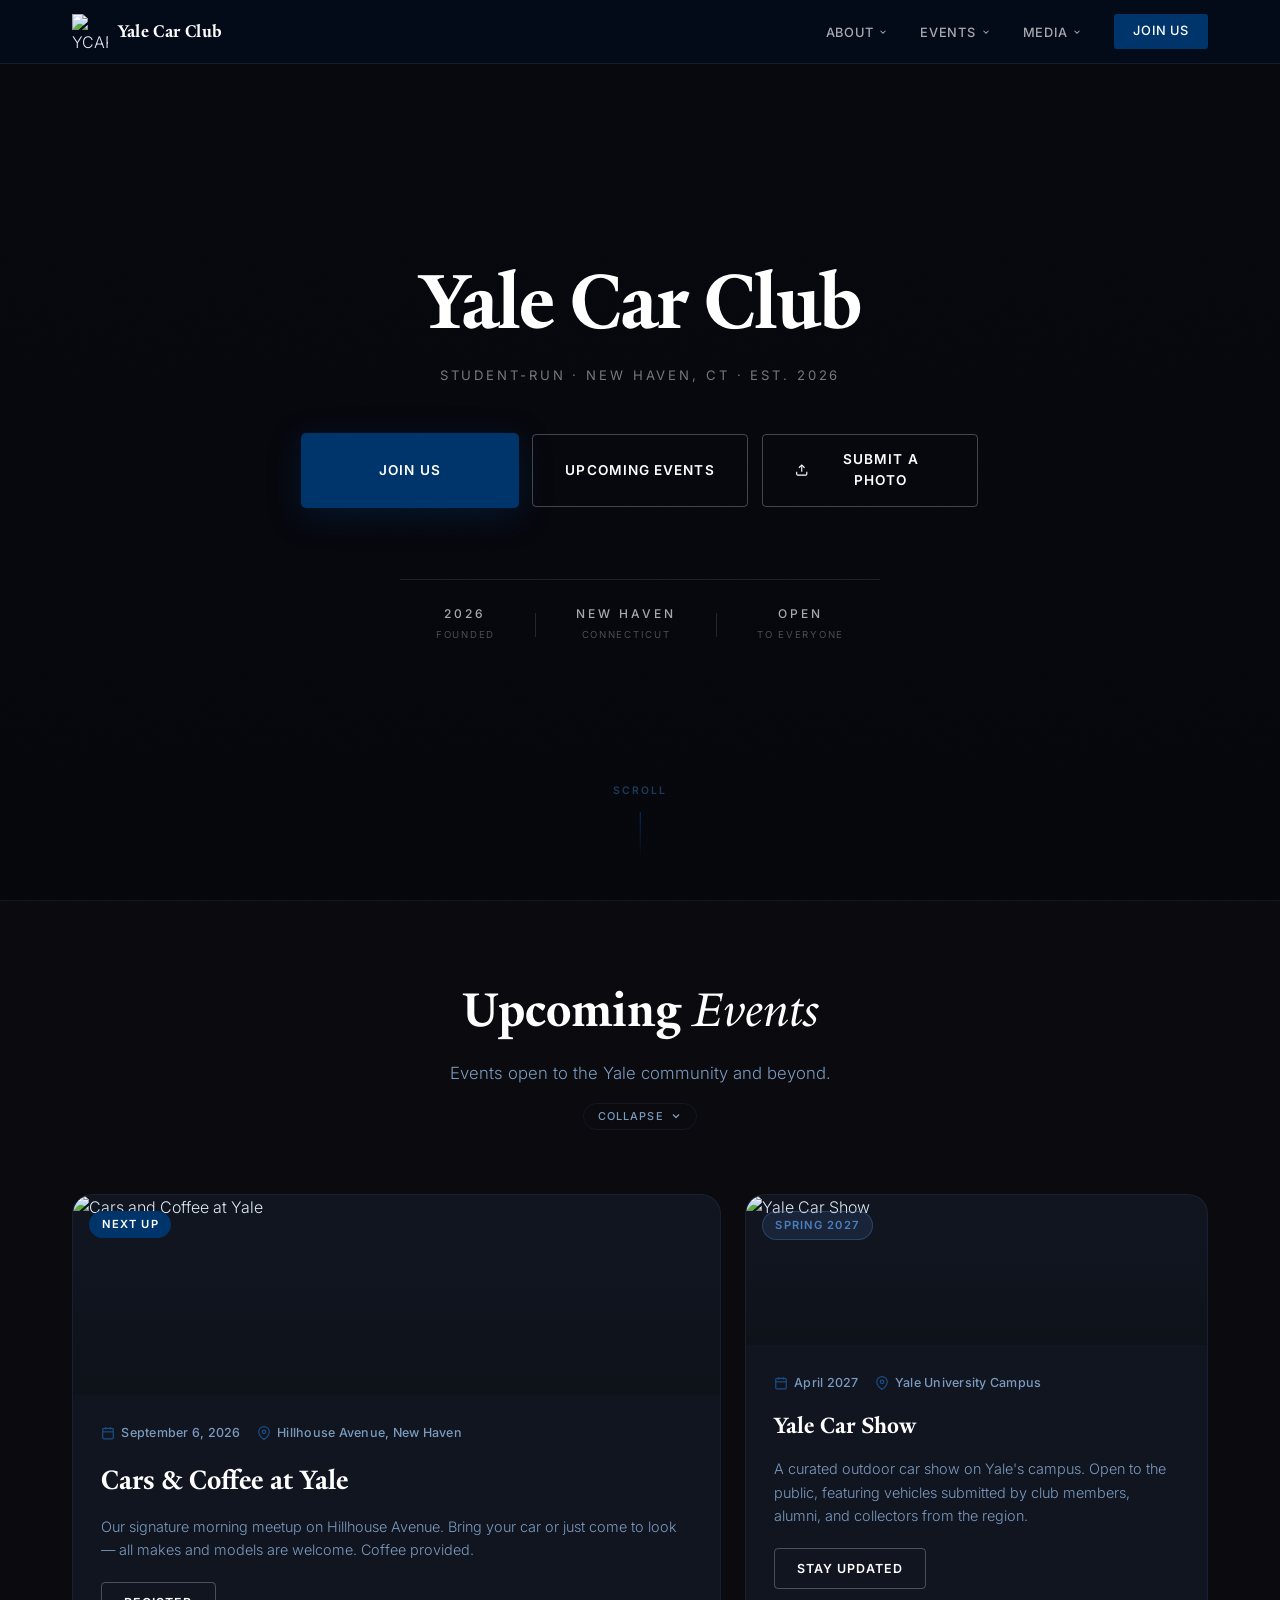
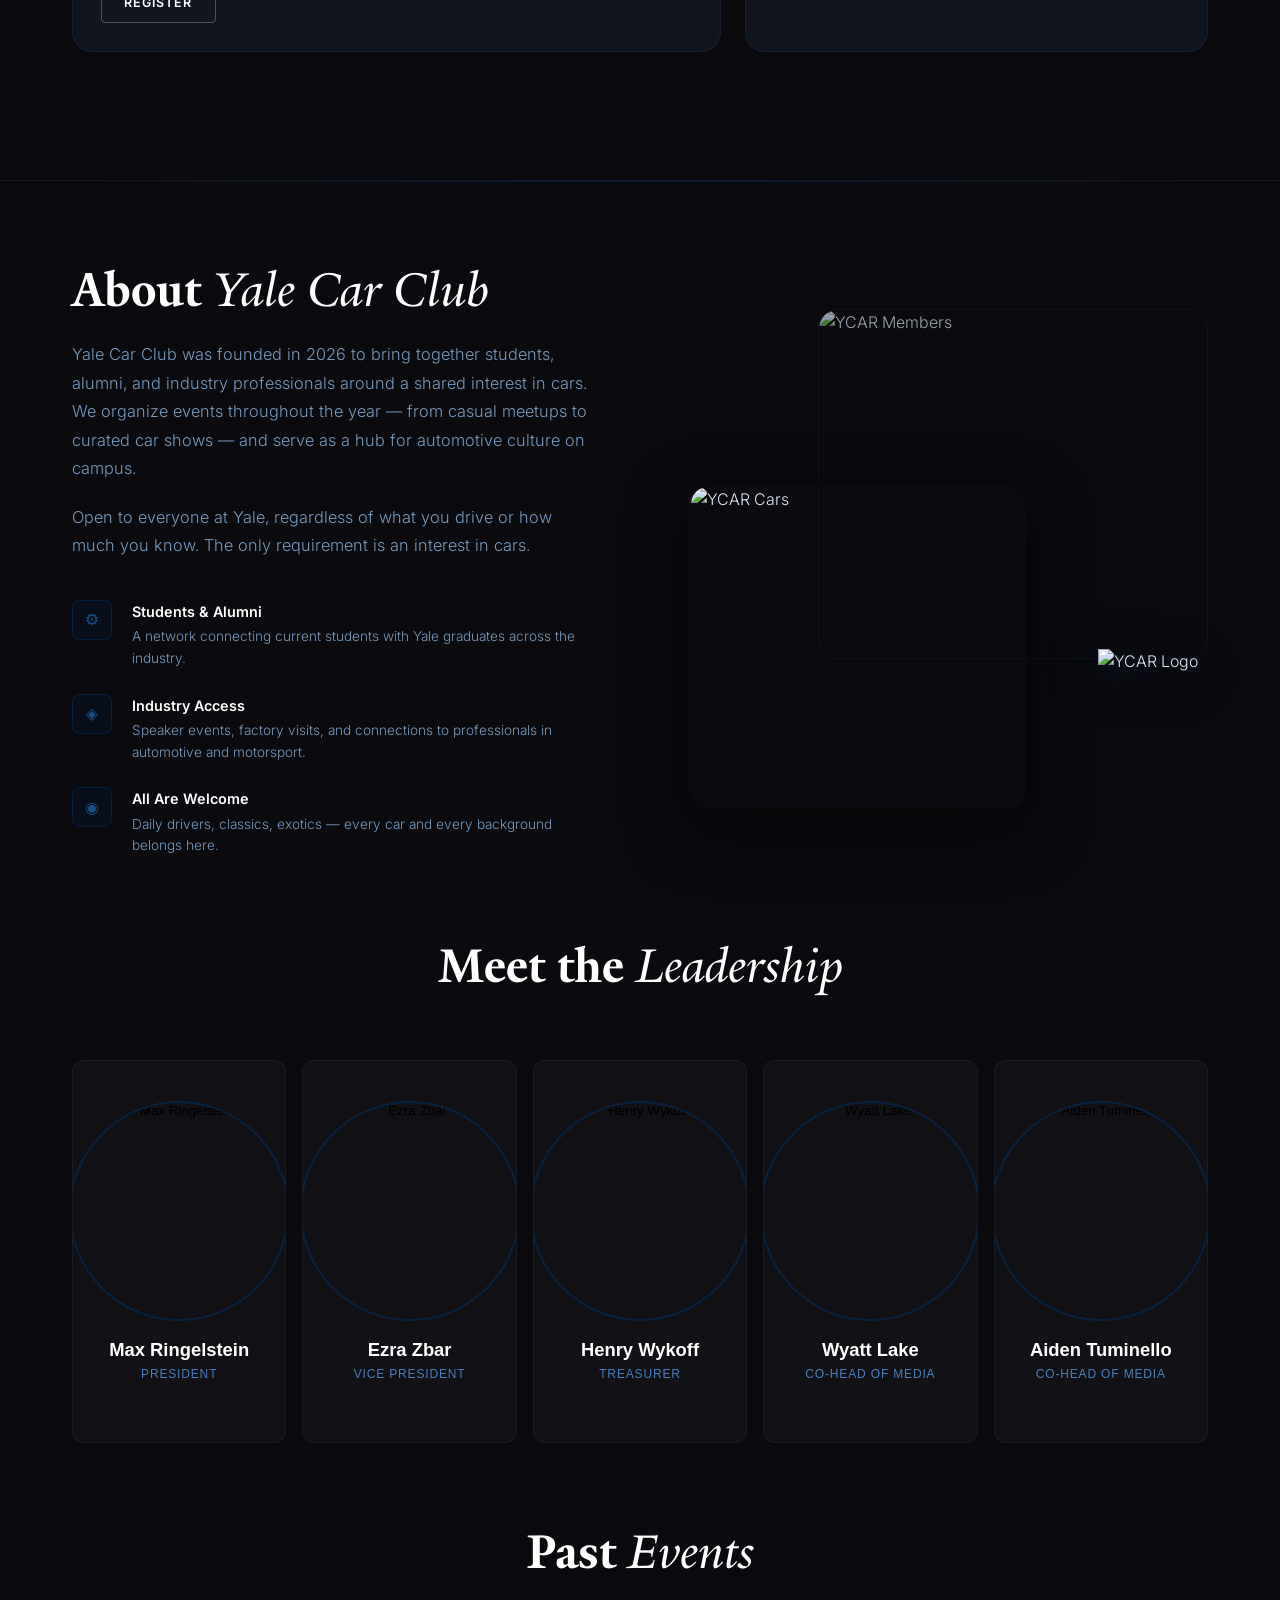
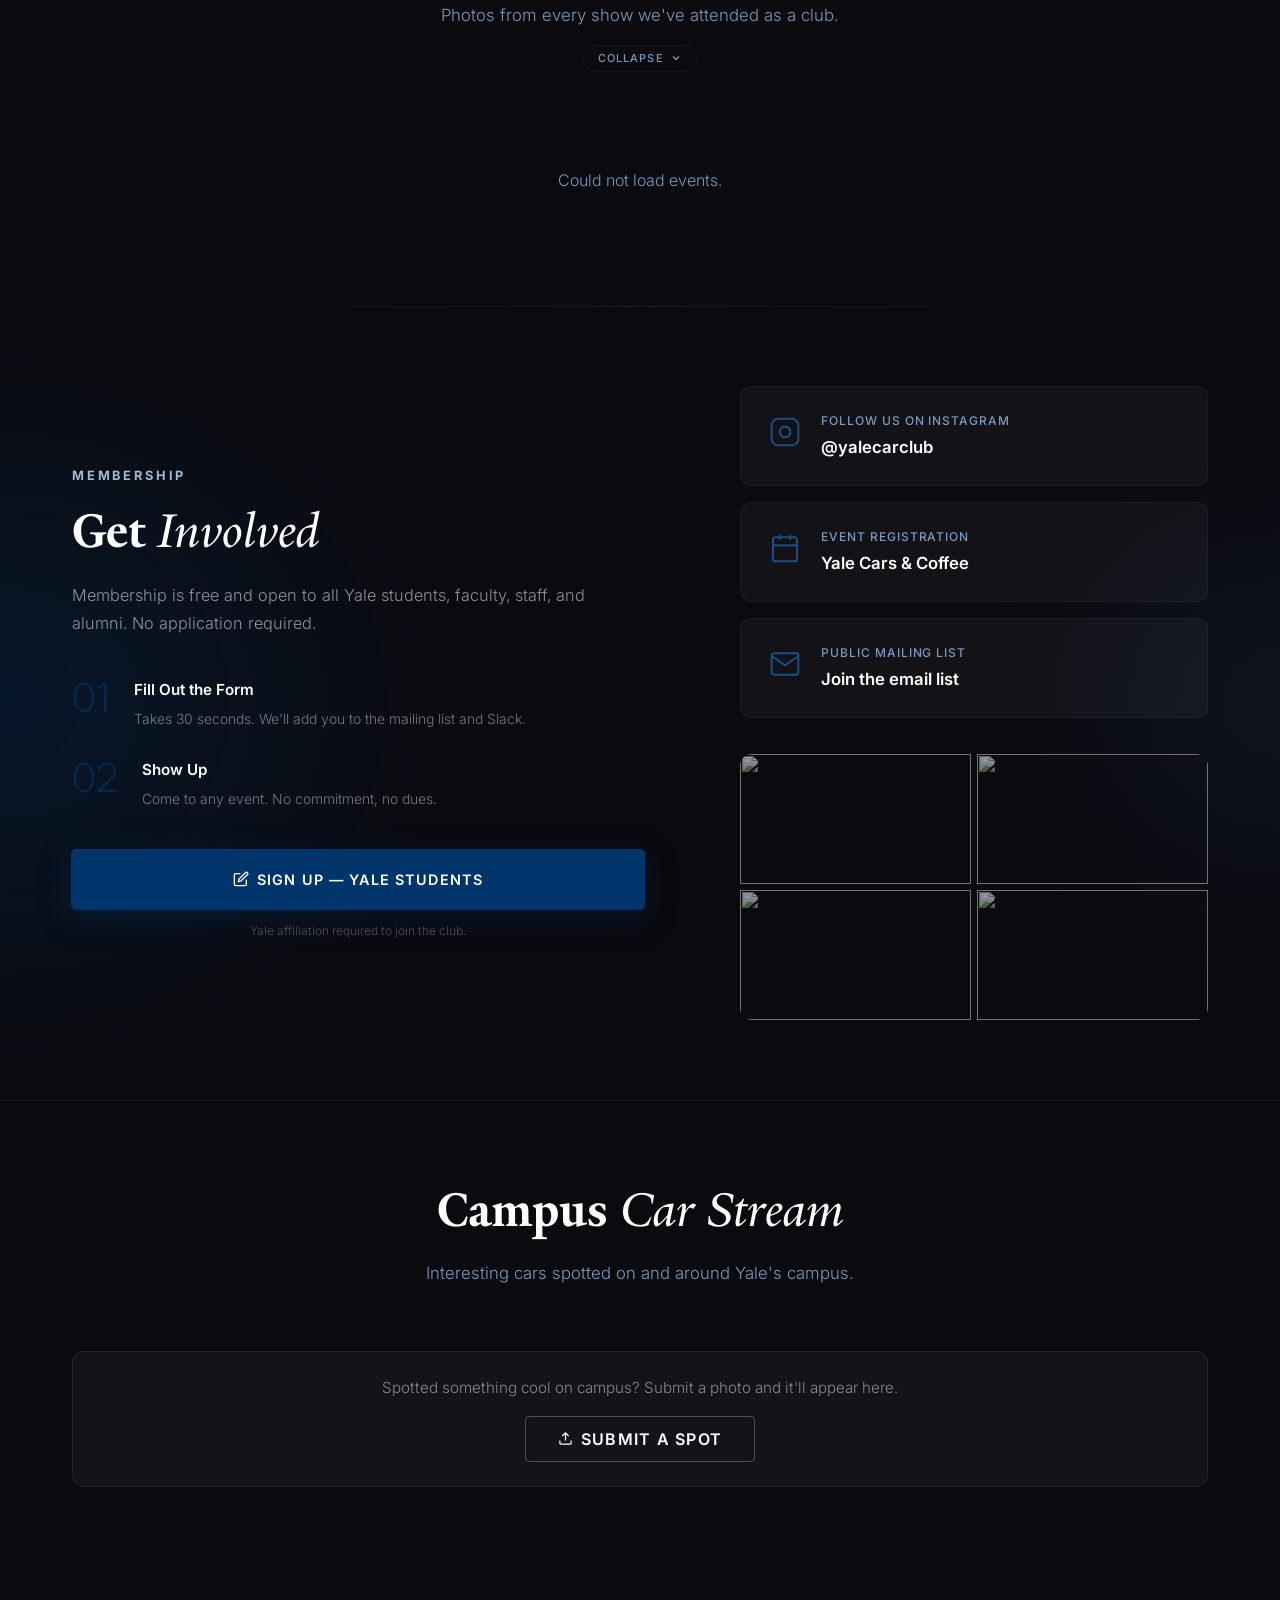
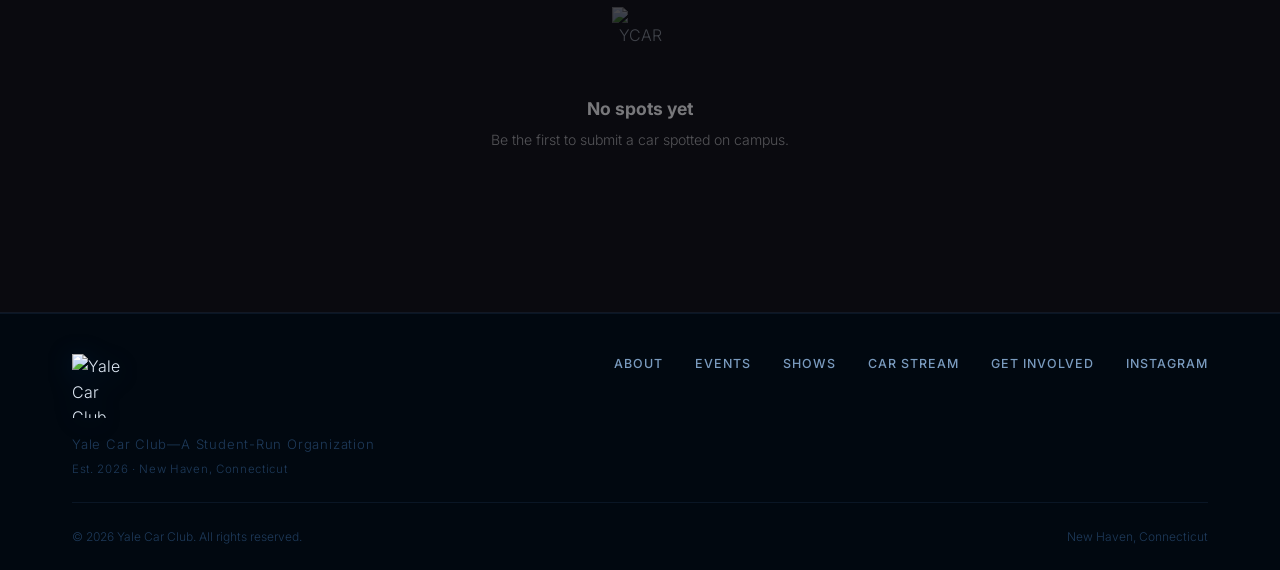
==== commit a5f5065e: "Rename Campus Car Spotting to Campus Car Stream, remove Load More button Co-Authored-By: Claude Sonn" ====
--- a/index.html
+++ b/index.html
@@ -482,7 +482,7 @@
   <section class="campus-spots" id="campus-spots">
     <div class="container">
       <div class="section-header reveal">
-        <h2 class="section-title">Campus <em>Car Spotting</em></h2>
+        <h2 class="section-title">Campus <em>Car Stream</em></h2>
         <p class="section-subtitle">Interesting cars spotted on and around Yale's campus.</p>
       </div>
 
@@ -499,9 +499,7 @@
           <span class="campus-spinner"></span>
         </div>
         <div class="campus-photo-grid" id="campus-photo-grid" style="display:none"></div>
-        <div class="campus-load-more-wrap" id="campus-load-more-wrap" style="display:none">
-          <button class="btn btn-outline" id="campus-load-more">Load More</button>
-        </div>
+
         <div class="campus-empty-state" id="campus-empty-state" style="display:none">
           <img src="https://res.cloudinary.com/ddud73mxv/image/upload/q_auto,f_auto,w_1200/Logo_ytrxrk" alt="YCAR" class="campus-placeholder-logo" />
           <h3>No spots yet</h3>
@@ -551,7 +549,7 @@
           <a href="#about">About</a>
           <a href="#events">Events</a>
           <a href="#shows">Shows</a>
-          <a href="#campus-spots">Car Spotting</a>
+          <a href="#campus-spots">Car Stream</a>
           <a href="#join">Get Involved</a>
           <a href="https://instagram.com/yalecarclub" target="_blank" rel="noopener">Instagram</a>
         </div>
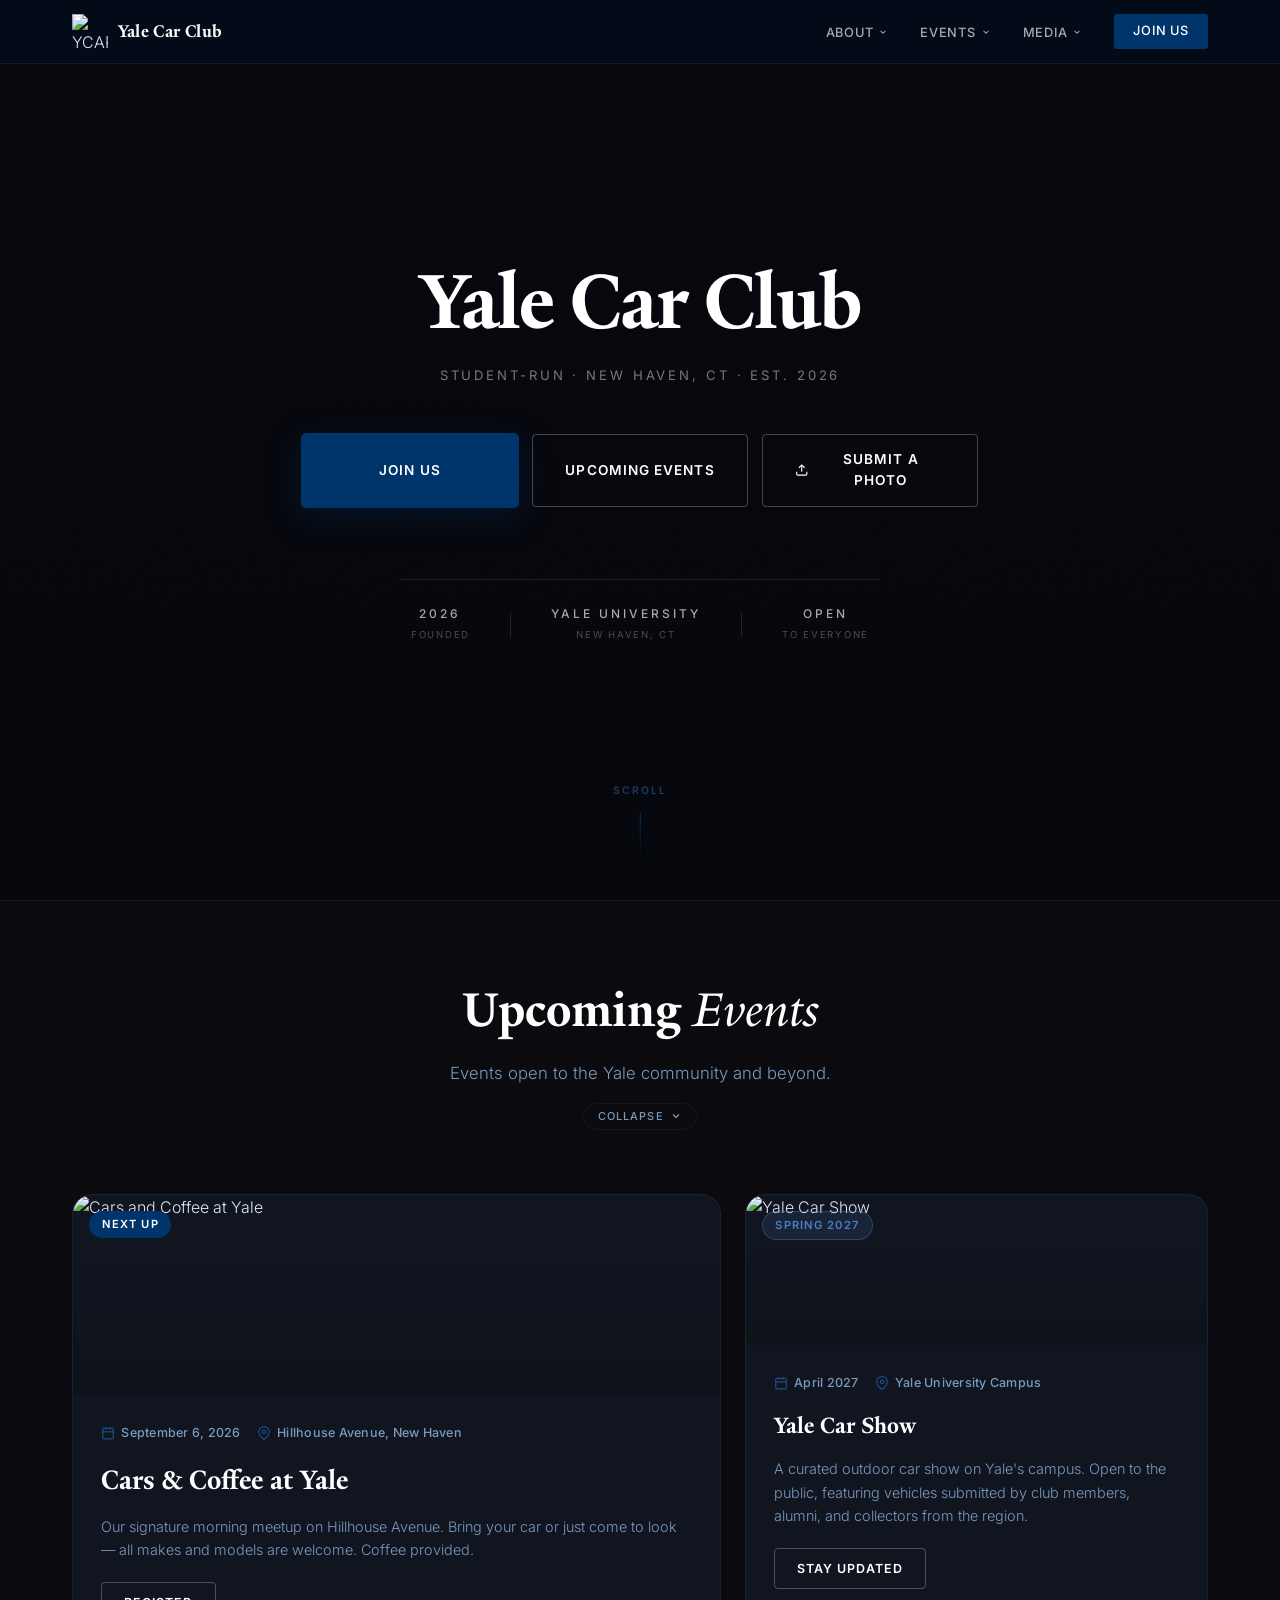
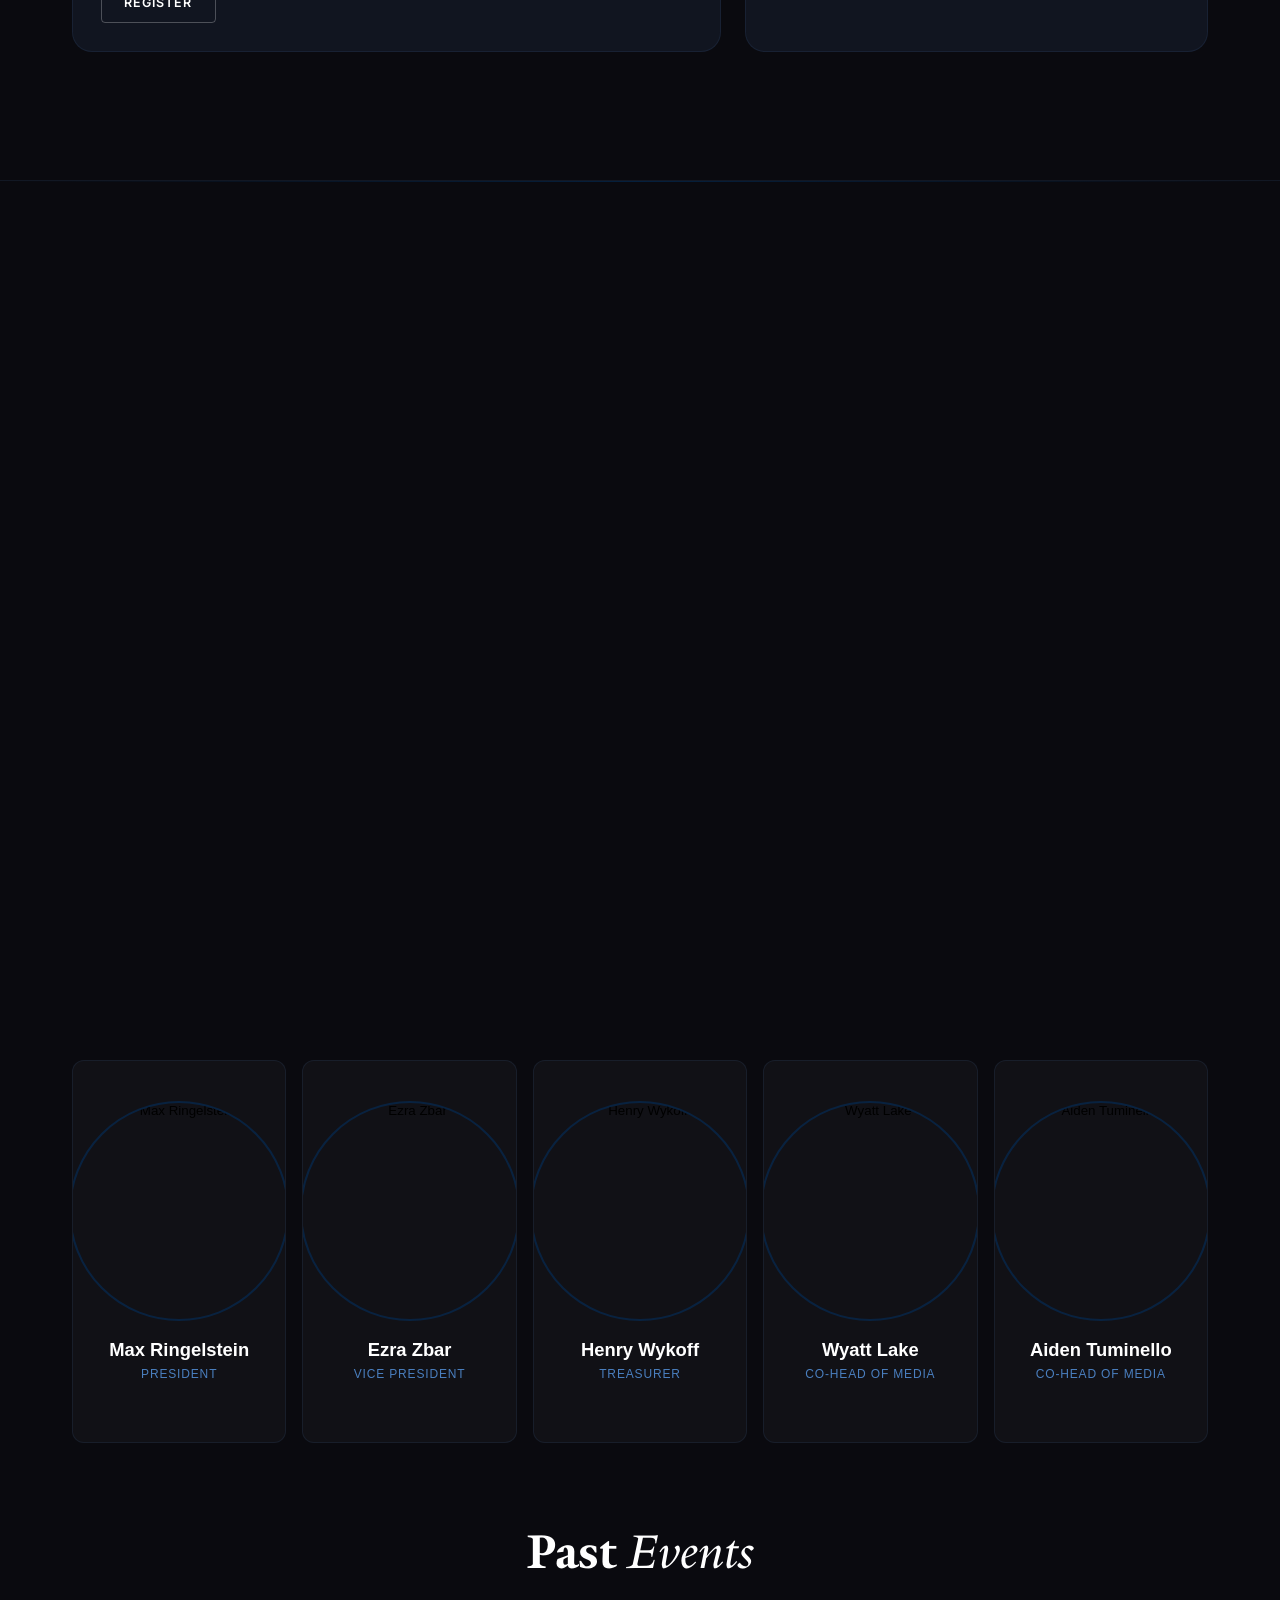
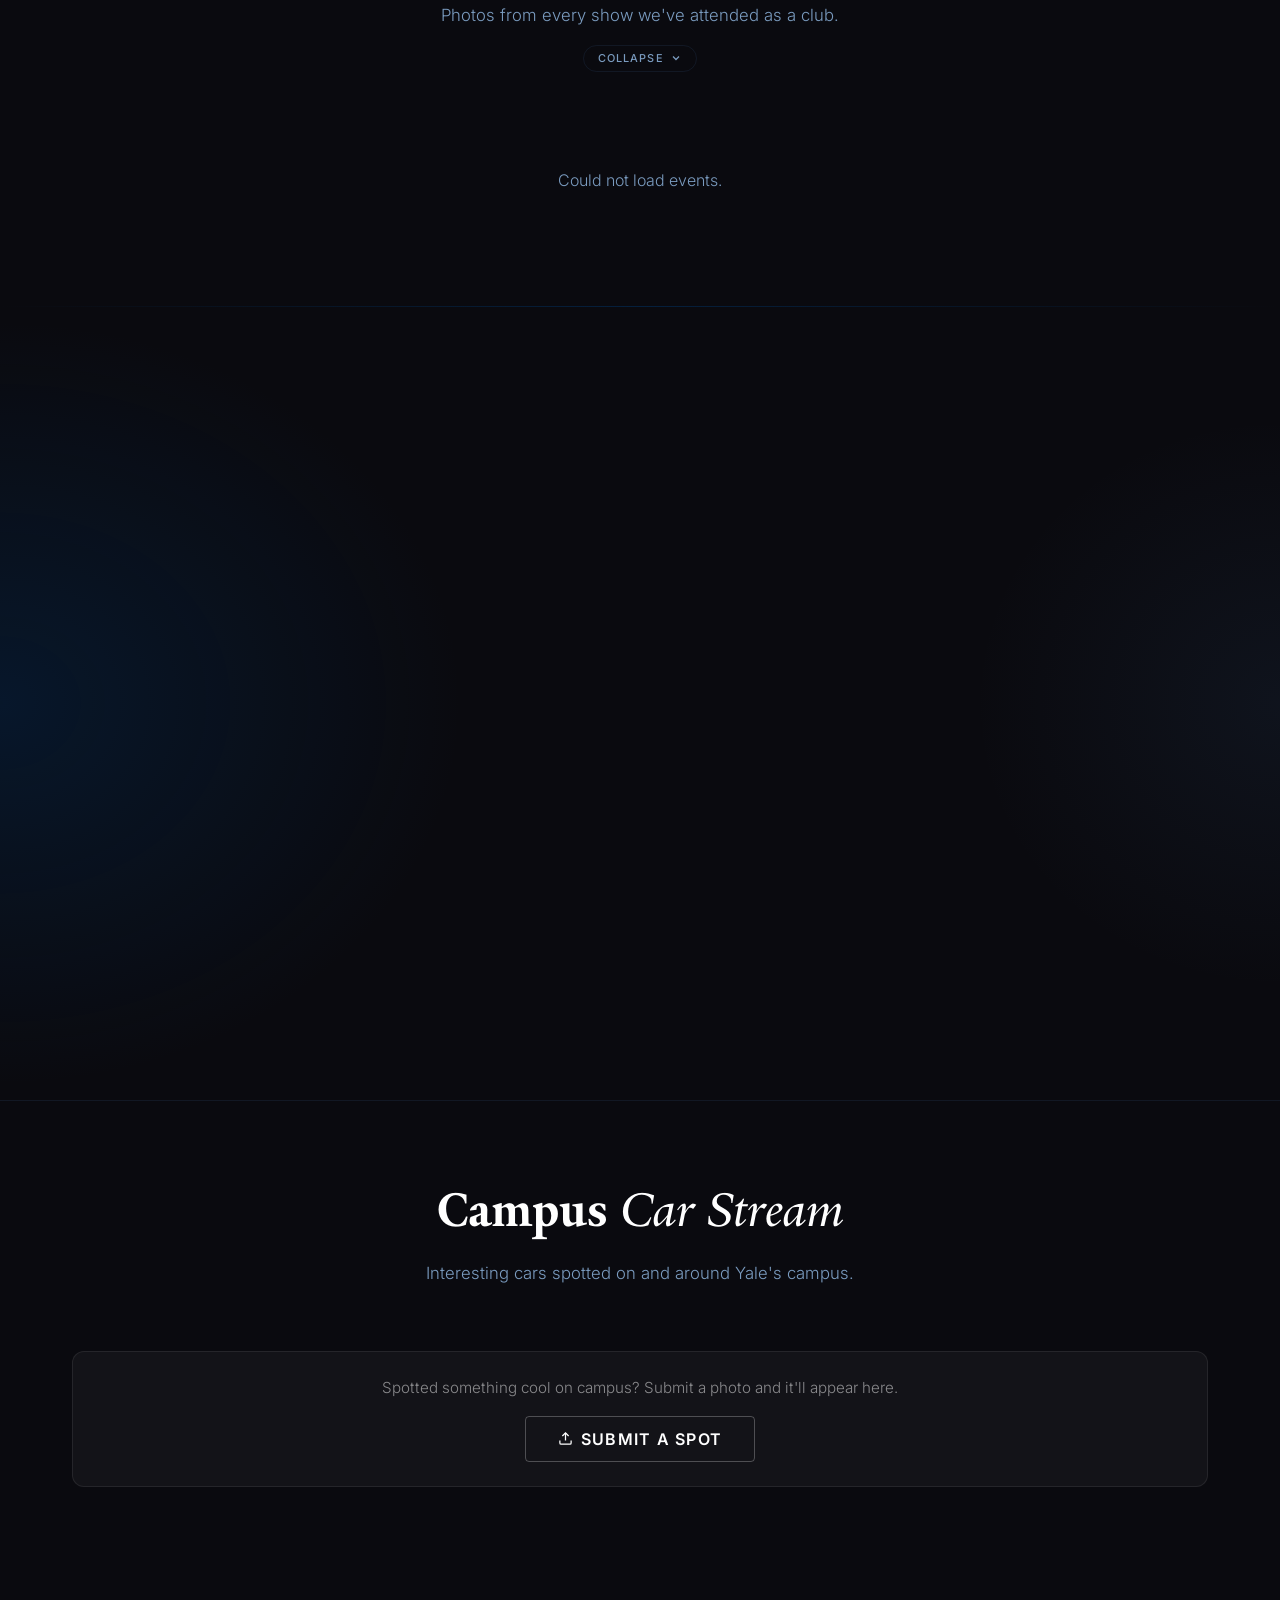
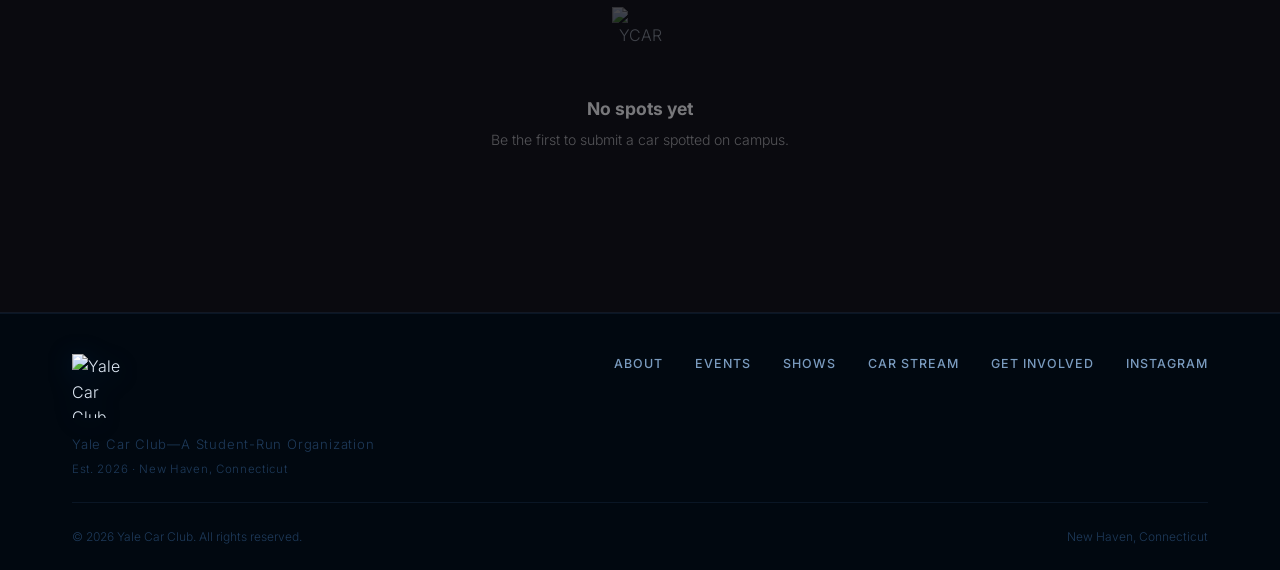
==== commit cfada867: "Update index.html with latest nav and content changes Co-Authored-By: Claude Sonnet 4.6 <noreply@ant" ====
--- a/index.html
+++ b/index.html
@@ -116,8 +116,8 @@
         </div>
         <div class="stat-divider"></div>
         <div class="stat">
-          <span class="stat-number">New Haven</span>
-          <span class="stat-label">Connecticut</span>
+          <span class="stat-number">Yale University</span>
+          <span class="stat-label">New Haven, CT</span>
         </div>
         <div class="stat-divider"></div>
         <div class="stat">
